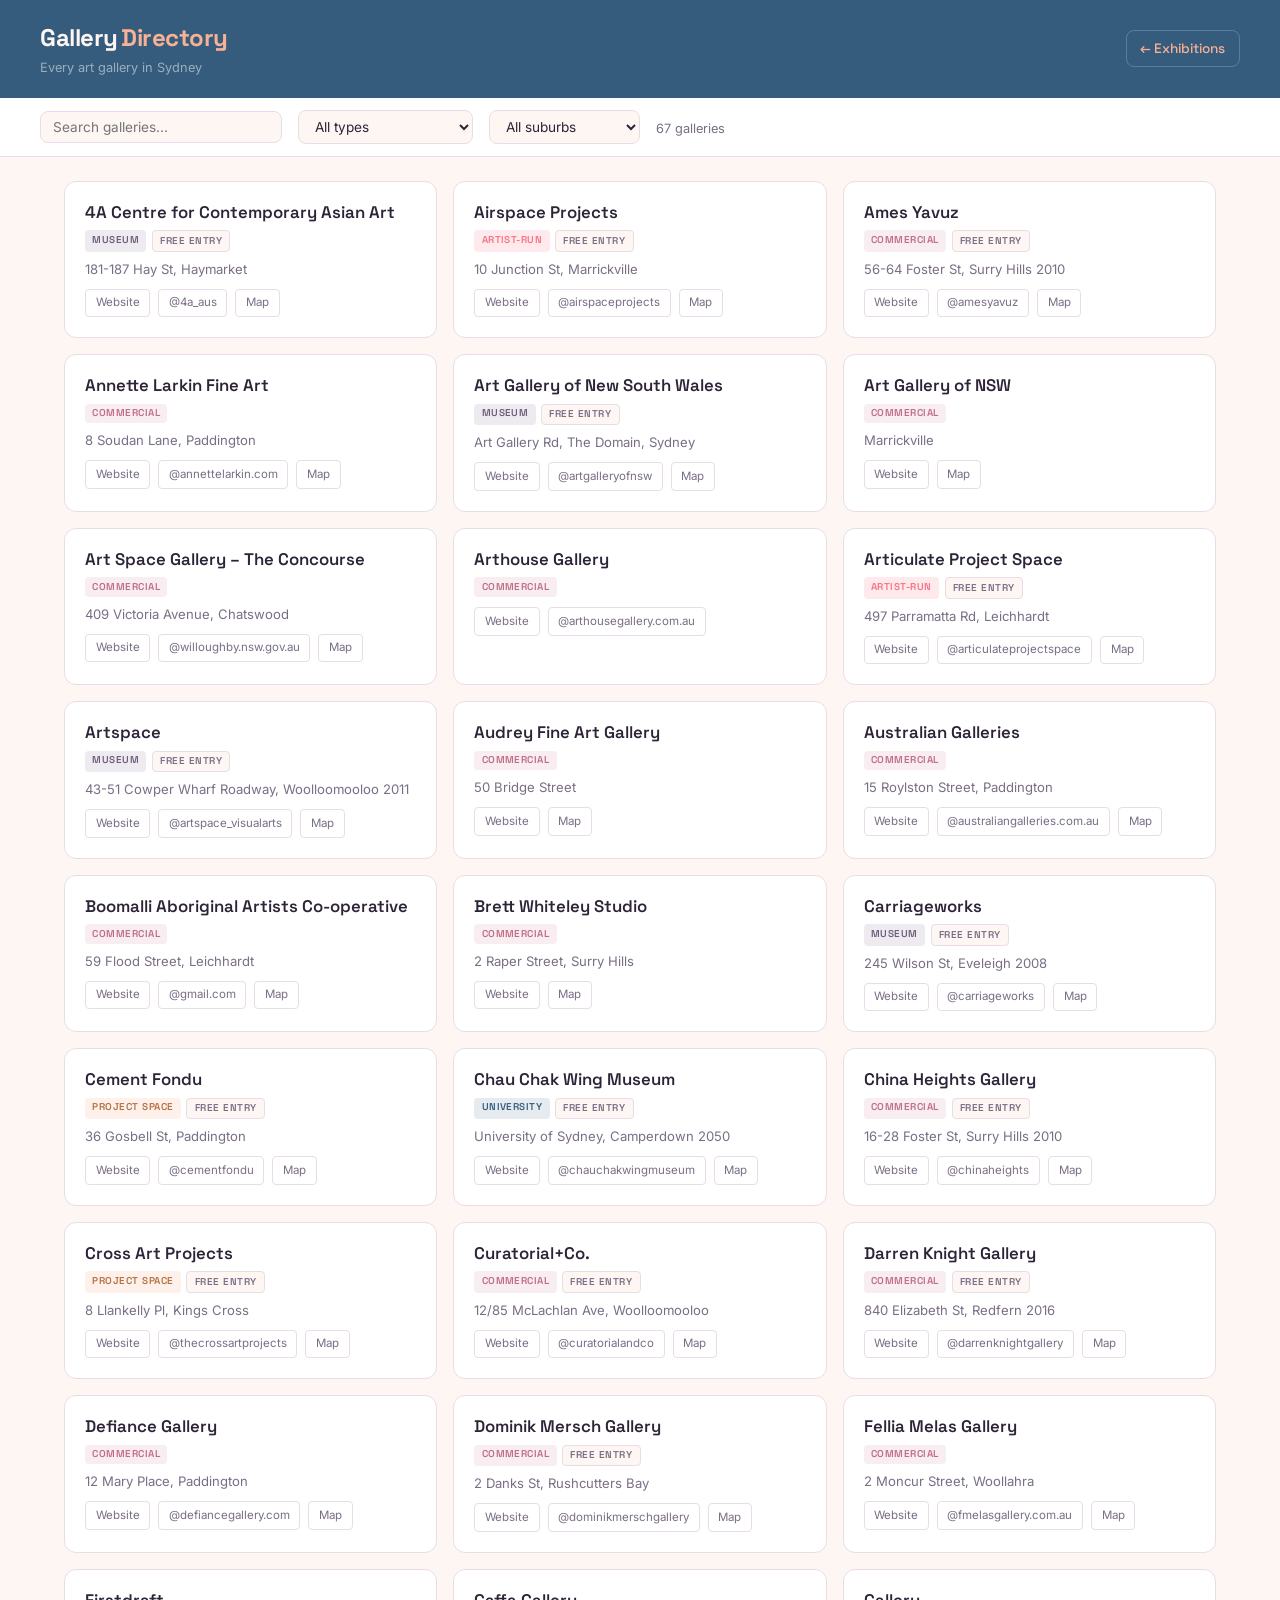
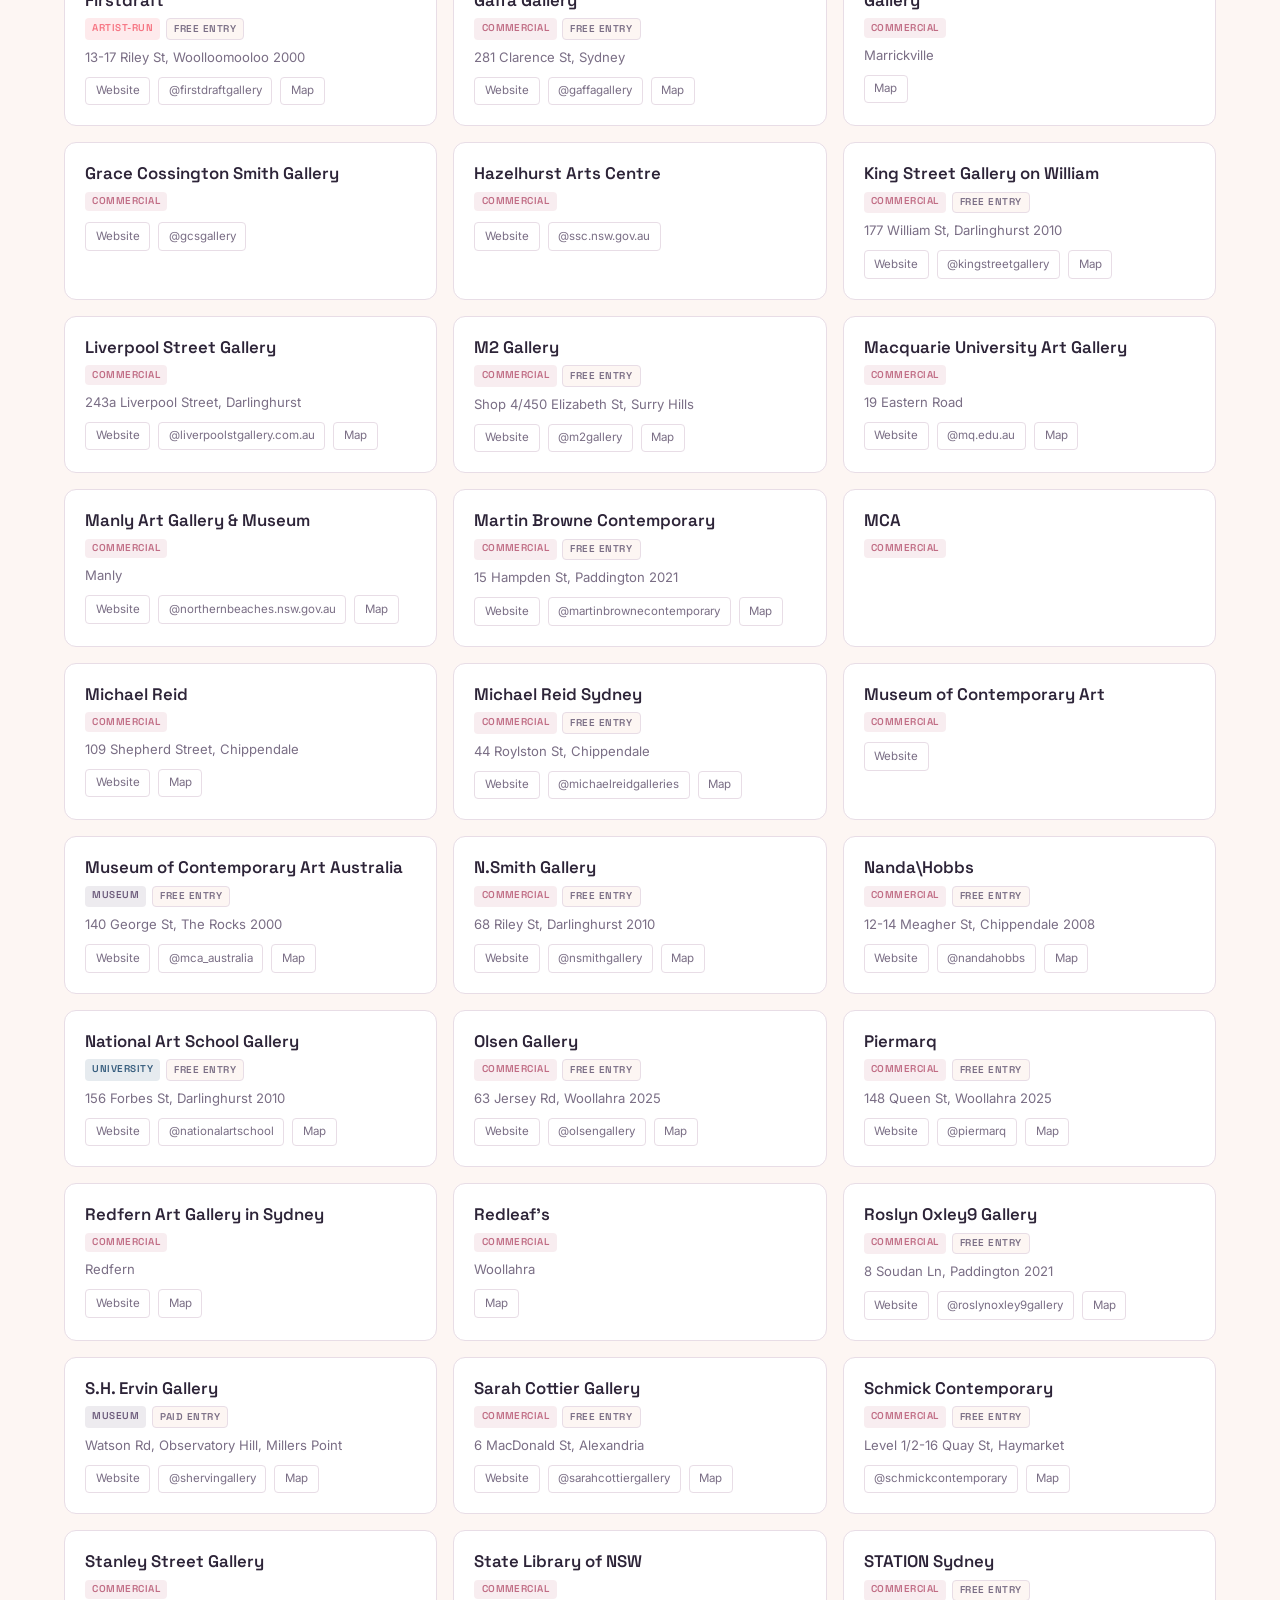
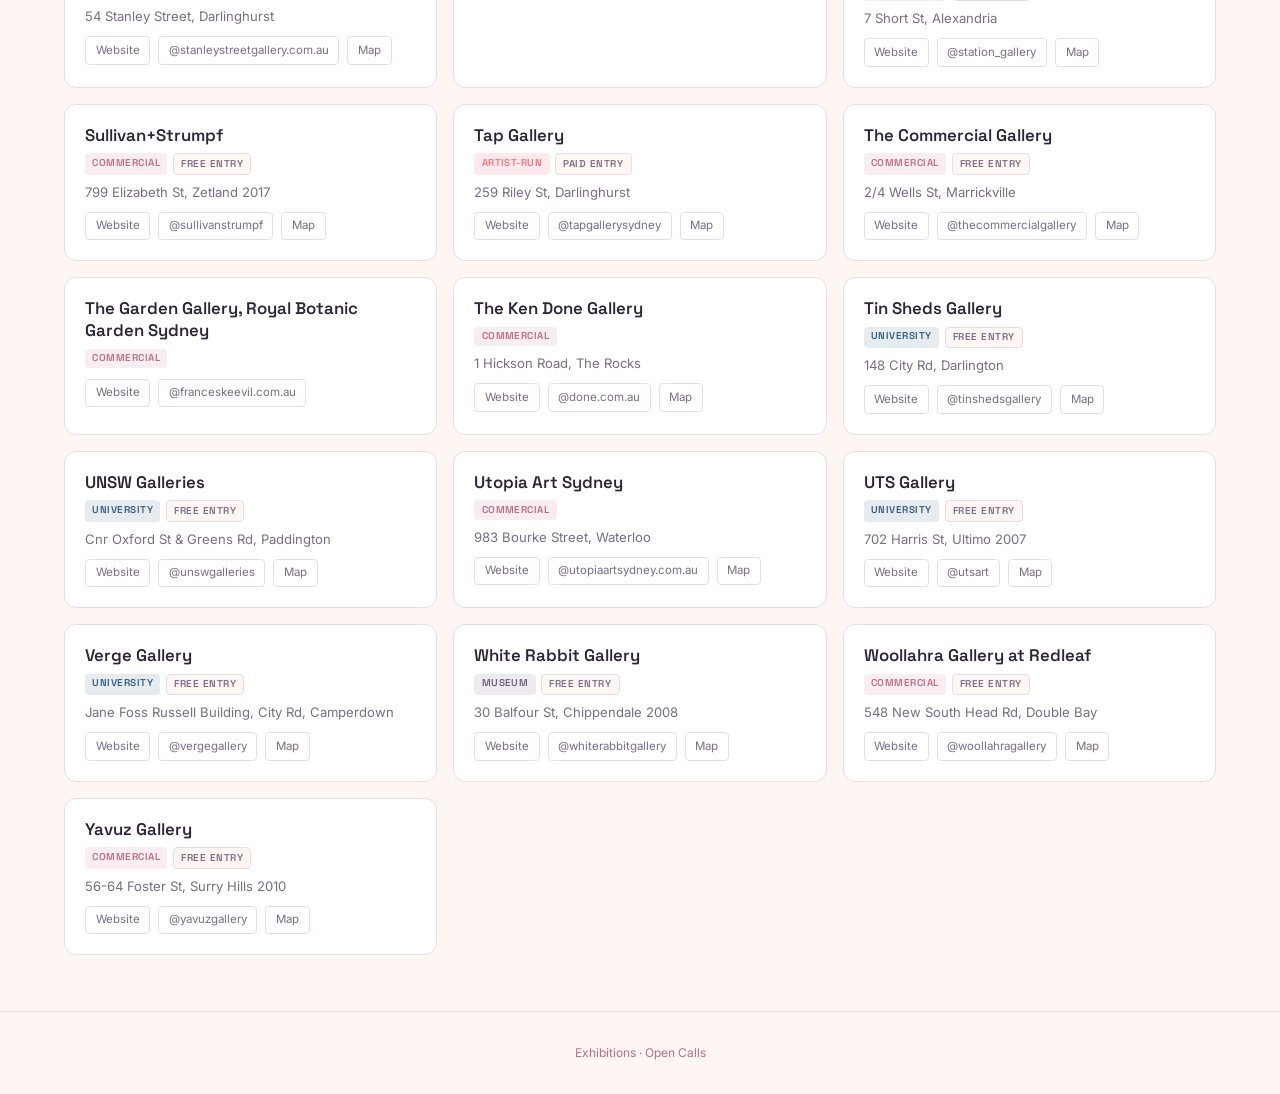
==== docs/galleries.html @ de807e1d "update" ====
<!DOCTYPE html>
<html lang="en">
<head>
  <meta charset="UTF-8">
  <meta name="viewport" content="width=device-width, initial-scale=1.0">
  <title>Gallery Directory · Art Openings Sydney</title>
  <link rel="stylesheet" href="style.css?v=3">
  <link rel="preconnect" href="https://fonts.googleapis.com">
  <link href="https://fonts.googleapis.com/css2?family=Space+Grotesk:wght@400;500;600;700&family=Inter:wght@400;500;600&display=swap" rel="stylesheet">
</head>
<body>
  <header class="site-header">
    <div class="header-inner">
      <div class="header-brand">
        <h1 class="site-title">Gallery<span class="accent">Directory</span></h1>
        <p class="site-tagline">Every art gallery in Sydney</p>
      </div>
      <div class="header-actions">
        <a href="index.html" class="btn-back">&larr; Exhibitions</a>
      </div>
    </div>
  </header>

  <section class="filters-bar">
    <div class="filters-inner">
      <div class="filter-group">
        <input type="text" id="search" class="filter-input" placeholder="Search galleries...">
      </div>
      <div class="filter-group">
        <select id="filter-type" class="filter-select">
          <option value="">All types</option>
          <option value="commercial">Commercial</option>
          <option value="ari">Artist-run</option>
          <option value="museum">Museum / Institution</option>
          <option value="university">University</option>
          <option value="project_space">Project space</option>
        </select>
      </div>
      <div class="filter-group">
        <select id="filter-suburb" class="filter-select">
          <option value="">All suburbs</option>
        </select>
      </div>
      <div class="filter-group">
        <span id="gallery-count" class="gallery-count"></span>
      </div>
    </div>
  </section>

  <main class="content">
    <div id="gallery-list" class="gallery-grid"></div>
    <p id="no-results" class="no-results" hidden>No galleries match your filters.</p>
  </main>

  <footer class="site-footer">
    <p><a href="index.html">Exhibitions</a> &middot; <a href="https://surlykm.github.io/art-grants-dashboard/" target="_blank">Open Calls</a></p>
  </footer>

  <script src="galleries.js?v=1"></script>
</body>
</html>
---- docs/style.css ----
/* ============================================
   Art Openings Sydney
   Palette: #F8B195 / #F67280 / #C06C84 / #6C5B7B / #355C7D
   ============================================ */

:root {
  --peach: #F8B195;
  --coral: #F67280;
  --mauve: #C06C84;
  --purple: #6C5B7B;
  --navy: #355C7D;
  --peach-dim: rgba(248, 177, 149, 0.18);
  --coral-dim: rgba(246, 114, 128, 0.15);
  --mauve-dim: rgba(192, 108, 132, 0.12);
  --purple-dim: rgba(108, 91, 123, 0.12);
  --snow: #FDF6F3;
  --snow-card: #FFFFFF;
  --text: #2D2438;
  --text-muted: #7A6E85;
  --border: #E8DDE6;
  --red: #E74C5E;
  --red-dim: rgba(231, 76, 94, 0.12);
  --radius: 8px;
  --radius-lg: 12px;
  --font-display: 'Space Grotesk', system-ui, sans-serif;
  --font-body: 'Inter', system-ui, sans-serif;
  --shadow-sm: 0 1px 3px rgba(53, 92, 125, 0.06);
  --shadow-md: 0 4px 12px rgba(53, 92, 125, 0.1);
}

*, *::before, *::after { box-sizing: border-box; margin: 0; padding: 0; }

[hidden] { display: none !important; }

body {
  font-family: var(--font-body);
  background: var(--snow);
  color: var(--text);
  line-height: 1.5;
  min-height: 100vh;
}

/* ---- Header ---- */
.site-header {
  background: var(--navy);
  color: var(--snow);
  padding: 1.25rem 1.5rem;
  position: sticky;
  top: 0;
  z-index: 100;
}

.header-inner {
  max-width: 1200px;
  margin: 0 auto;
  display: flex;
  align-items: center;
  justify-content: space-between;
}

.site-title {
  font-family: var(--font-display);
  font-size: 1.5rem;
  font-weight: 700;
  letter-spacing: -0.02em;
}

.site-title .accent {
  color: var(--peach);
  margin-left: 0.15em;
}

.site-tagline {
  font-size: 0.8rem;
  color: rgba(255,255,255,0.5);
  margin-top: 0.15rem;
}

.header-actions {
  display: flex;
  gap: 0.5rem;
}

.view-btn {
  background: transparent;
  border: 1px solid rgba(255,255,255,0.2);
  color: rgba(255,255,255,0.5);
  border-radius: var(--radius);
  padding: 0.45rem;
  cursor: pointer;
  transition: all 0.15s;
  display: flex;
  align-items: center;
  justify-content: center;
}

.view-btn.active,
.view-btn:hover {
  border-color: var(--coral);
  color: var(--peach);
  background: rgba(246, 114, 128, 0.15);
}

/* ---- Filters ---- */
.filters-bar {
  background: white;
  border-bottom: 1px solid var(--border);
  padding: 0.75rem 1.5rem;
  position: sticky;
  top: 60px;
  z-index: 90;
}

.filters-inner {
  max-width: 1200px;
  margin: 0 auto;
  display: flex;
  align-items: center;
  gap: 1rem;
  flex-wrap: wrap;
}

.filter-input {
  font-family: var(--font-body);
  font-size: 0.85rem;
  padding: 0.45rem 0.75rem;
  border: 1px solid var(--border);
  border-radius: var(--radius);
  background: var(--snow);
  color: var(--text);
  min-width: 200px;
  transition: border-color 0.15s;
}

.filter-input:focus {
  outline: none;
  border-color: var(--mauve);
  box-shadow: 0 0 0 3px var(--mauve-dim);
}

.filter-select {
  font-family: var(--font-body);
  font-size: 0.85rem;
  padding: 0.45rem 0.75rem;
  border: 1px solid var(--border);
  border-radius: var(--radius);
  background: var(--snow);
  color: var(--text);
  cursor: pointer;
}

.filter-toggles {
  display: flex;
  gap: 1rem;
}

.toggle-label {
  display: flex;
  align-items: center;
  gap: 0.35rem;
  font-size: 0.8rem;
  color: var(--text-muted);
  cursor: pointer;
  user-select: none;
}

.toggle-label input[type="checkbox"] {
  accent-color: var(--mauve);
}

.btn-calendar {
  font-family: var(--font-display);
  font-size: 0.8rem;
  font-weight: 600;
  padding: 0.4rem 0.85rem;
  border: 1px solid var(--coral);
  border-radius: var(--radius);
  background: var(--coral-dim);
  color: var(--coral);
  cursor: pointer;
  transition: all 0.15s;
  white-space: nowrap;
}

.btn-calendar:hover {
  background: var(--coral);
  color: white;
}

/* ---- Content ---- */
.content {
  max-width: 1200px;
  margin: 0 auto;
  padding: 1.5rem;
}

.view { display: none; }
.view.active { display: block; }

/* ---- Exhibition grid (list view) ---- */
.exhibition-grid {
  display: grid;
  grid-template-columns: repeat(auto-fill, minmax(340px, 1fr));
  gap: 1rem;
}

.ex-card {
  background: var(--snow-card);
  border: 1px solid var(--border);
  border-radius: var(--radius-lg);
  padding: 1.25rem;
  transition: box-shadow 0.15s, border-color 0.15s;
  position: relative;
}

.ex-card:hover {
  box-shadow: var(--shadow-md);
  border-color: var(--mauve);
}

.ex-card.status-closed {
  opacity: 0.55;
}

.ex-card .badge {
  display: inline-block;
  font-family: var(--font-display);
  font-size: 0.65rem;
  font-weight: 600;
  text-transform: uppercase;
  letter-spacing: 0.05em;
  padding: 0.2rem 0.5rem;
  border-radius: 4px;
  margin-bottom: 0.35rem;
}

.badge-opening {
  background: var(--coral-dim);
  color: var(--coral);
}

.badge-closing {
  background: var(--red-dim);
  color: var(--red);
}

.badge-on-now {
  background: var(--mauve-dim);
  color: var(--mauve);
}

.badge-closed {
  background: var(--purple-dim);
  color: var(--text-muted);
}

.ex-card h3 {
  font-family: var(--font-display);
  font-size: 1.05rem;
  font-weight: 600;
  line-height: 1.3;
  margin-bottom: 0.35rem;
}

.ex-card h3 a {
  color: var(--text);
  text-decoration: none;
}

.ex-card h3 a:hover {
  color: var(--mauve);
}

.ex-meta {
  font-size: 0.8rem;
  color: var(--text-muted);
  margin-bottom: 0.5rem;
}

.ex-meta .venue {
  color: var(--mauve);
  font-weight: 500;
}

.ex-dates {
  font-size: 0.8rem;
  color: var(--purple);
  display: flex;
  flex-wrap: wrap;
  gap: 0.75rem;
  margin-bottom: 0.5rem;
}

.ex-dates span::before {
  content: '';
  display: inline-block;
  width: 6px;
  height: 6px;
  border-radius: 50%;
  margin-right: 0.35rem;
  vertical-align: middle;
}

.ex-dates .date-exhibition::before { background: var(--mauve); }
.ex-dates .date-opening::before { background: var(--coral); }

.ex-desc {
  font-size: 0.8rem;
  color: var(--text-muted);
  line-height: 1.5;
  margin-bottom: 0.65rem;
  display: -webkit-box;
  -webkit-line-clamp: 3;
  -webkit-box-orient: vertical;
  overflow: hidden;
}

.ex-actions {
  display: flex;
  gap: 0.5rem;
  flex-wrap: wrap;
}

.ex-actions a,
.ex-actions button {
  font-family: var(--font-body);
  font-size: 0.72rem;
  padding: 0.3rem 0.6rem;
  border-radius: 4px;
  text-decoration: none;
  cursor: pointer;
  transition: all 0.15s;
  border: 1px solid var(--border);
  background: transparent;
  color: var(--text-muted);
}

.ex-actions a:hover,
.ex-actions button:hover {
  border-color: var(--mauve);
  color: var(--mauve);
}

.no-results {
  text-align: center;
  padding: 3rem;
  color: var(--text-muted);
  font-size: 0.95rem;
}

/* ---- Calendar view ---- */
.cal-header {
  display: flex;
  align-items: center;
  justify-content: center;
  gap: 1rem;
  margin-bottom: 1rem;
  flex-wrap: wrap;
}

.cal-title {
  font-family: var(--font-display);
  font-size: 1.25rem;
  font-weight: 600;
  min-width: 180px;
  text-align: center;
}

.cal-nav {
  background: transparent;
  border: 1px solid var(--border);
  border-radius: var(--radius);
  padding: 0.35rem 0.75rem;
  font-size: 1rem;
  cursor: pointer;
  color: var(--text);
  transition: all 0.15s;
}

.cal-nav:hover {
  border-color: var(--mauve);
  color: var(--mauve);
}

.btn-export-cal {
  font-family: var(--font-body);
  font-size: 0.75rem;
  padding: 0.35rem 0.7rem;
  border: 1px solid var(--border);
  border-radius: var(--radius);
  background: transparent;
  color: var(--text-muted);
  cursor: pointer;
  transition: all 0.15s;
  margin-left: auto;
}

.btn-export-cal:hover {
  border-color: var(--mauve);
  color: var(--mauve);
}

.cal-grid {
  display: grid;
  grid-template-columns: repeat(7, minmax(0, 1fr));
  gap: 1px;
  background: var(--border);
  border-radius: var(--radius-lg);
  overflow: hidden;
  margin-bottom: 1.5rem;
  table-layout: fixed;
}

.cal-day-header {
  background: var(--navy);
  font-family: var(--font-display);
  font-size: 0.7rem;
  font-weight: 600;
  text-transform: uppercase;
  letter-spacing: 0.05em;
  padding: 0.5rem 0.25rem;
  text-align: center;
  color: rgba(255,255,255,0.5);
  min-width: 0;
}

.cal-cell {
  background: white;
  padding: 0.3rem;
  min-height: 70px;
  position: relative;
  min-width: 0;
  overflow: hidden;
}

.cal-cell.other-month {
  background: var(--snow);
  opacity: 0.4;
}

.cal-cell.today {
  background: var(--peach-dim);
}

.cal-cell .day-num {
  font-family: var(--font-display);
  font-size: 0.75rem;
  font-weight: 600;
  color: var(--text-muted);
  margin-bottom: 0.25rem;
}

.cal-cell.today .day-num {
  color: var(--coral);
}

.cal-dot {
  display: block;
  font-size: 0.55rem;
  padding: 0.1rem 0.2rem;
  margin-bottom: 1px;
  border-radius: 2px;
  white-space: nowrap;
  overflow: hidden;
  text-overflow: ellipsis;
  cursor: pointer;
  color: var(--text);
  transition: background 0.1s;
  max-width: 100%;
}

.cal-dot.type-opening {
  background: var(--coral-dim);
  border-left: 2px solid var(--coral);
}

.cal-dot.type-exhibition {
  background: var(--mauve-dim);
  border-left: 2px solid var(--mauve);
}

.cal-dot:hover {
  opacity: 0.8;
}

/* Calendar agenda (mobile) */
.cal-agenda {
  display: none;
}

/* ---- Event popup ---- */
.event-popup {
  position: fixed;
  inset: 0;
  z-index: 200;
  display: flex;
  align-items: center;
  justify-content: center;
}

.event-popup[hidden] { display: none !important; }

.popup-backdrop {
  position: absolute;
  inset: 0;
  background: rgba(45, 36, 56, 0.5);
}

.popup-content {
  position: relative;
  background: white;
  border-radius: var(--radius-lg);
  padding: 1.5rem;
  max-width: 450px;
  width: 90%;
  max-height: 80vh;
  overflow-y: auto;
  box-shadow: 0 12px 40px rgba(53, 92, 125, 0.2);
}

.popup-close {
  position: absolute;
  top: 0.75rem;
  right: 0.75rem;
  background: none;
  border: none;
  font-size: 1.5rem;
  cursor: pointer;
  color: var(--text-muted);
  line-height: 1;
}

.popup-content h3 {
  font-family: var(--font-display);
  font-size: 1.15rem;
  font-weight: 600;
  margin-bottom: 0.5rem;
  padding-right: 2rem;
}

.popup-meta {
  font-size: 0.85rem;
  color: var(--text-muted);
  margin-bottom: 0.5rem;
}

.popup-meta .venue {
  color: var(--mauve);
  font-weight: 500;
}

.popup-dates {
  font-size: 0.85rem;
  color: var(--purple);
  margin-bottom: 0.5rem;
}

.popup-desc {
  font-size: 0.8rem;
  color: var(--text-muted);
  line-height: 1.5;
  margin-bottom: 1rem;
}

.popup-actions {
  display: flex;
  gap: 0.5rem;
  flex-wrap: wrap;
}

.popup-actions a,
.popup-actions button {
  font-family: var(--font-display);
  font-size: 0.8rem;
  font-weight: 500;
  padding: 0.5rem 1rem;
  border-radius: var(--radius);
  text-decoration: none;
  cursor: pointer;
  transition: all 0.15s;
  border: none;
}

.popup-actions .btn-ics {
  background: var(--coral);
  color: white;
}

.popup-actions .btn-ics:hover {
  background: #e45d6b;
}

.popup-actions .btn-gcal {
  background: var(--purple-dim);
  color: var(--purple);
  border: 1px solid var(--purple);
}

.popup-actions .btn-gcal:hover {
  background: var(--purple);
  color: white;
}

.popup-actions .btn-web {
  background: var(--mauve-dim);
  color: var(--mauve);
  border: 1px solid var(--mauve);
}

.popup-actions .btn-web:hover {
  background: var(--mauve);
  color: white;
}

/* ---- Footer ---- */
.site-footer {
  text-align: center;
  padding: 2rem 1.5rem;
  font-size: 0.75rem;
  color: var(--text-muted);
  border-top: 1px solid var(--border);
  margin-top: 2rem;
}

.site-footer a {
  color: var(--mauve);
  text-decoration: none;
}

.site-footer a:hover {
  text-decoration: underline;
}

/* ---- Responsive ---- */
@media (max-width: 768px) {
  .site-title { font-size: 1.2rem; }

  .filters-inner {
    flex-direction: column;
    align-items: stretch;
    gap: 0.5rem;
  }

  .filter-input { min-width: 0; width: 100%; }

  .exhibition-grid {
    grid-template-columns: 1fr;
  }

  .cal-grid { display: none; }

  .cal-agenda {
    display: block;
  }

  .agenda-day {
    margin-bottom: 1rem;
  }

  .agenda-day-header {
    font-family: var(--font-display);
    font-size: 0.85rem;
    font-weight: 600;
    color: var(--text);
    padding: 0.35rem 0;
    border-bottom: 1px solid var(--border);
    margin-bottom: 0.35rem;
  }

  .agenda-item {
    font-size: 0.8rem;
    padding: 0.35rem 0.5rem;
    border-left: 3px solid var(--mauve);
    margin-bottom: 0.25rem;
    background: white;
    border-radius: 0 var(--radius) var(--radius) 0;
  }

  .agenda-item.type-opening {
    border-left-color: var(--coral);
  }

  .agenda-item a {
    color: var(--text);
    text-decoration: none;
  }
}

@media (max-width: 480px) {
  .header-inner { padding: 0; }
  .content { padding: 1rem; }
  .ex-card { padding: 1rem; }
}

/* ---- Reduced motion ---- */
@media (prefers-reduced-motion: reduce) {
  * { transition: none !important; }
}

/* ---- Gallery Directory ---- */
.btn-back {
  font-family: var(--font-display);
  font-size: 0.85rem;
  font-weight: 500;
  color: var(--peach);
  text-decoration: none;
  padding: 0.45rem 0.85rem;
  border: 1px solid rgba(255,255,255,0.2);
  border-radius: var(--radius);
  transition: all 0.15s;
}

.btn-back:hover {
  border-color: var(--coral);
  background: rgba(246, 114, 128, 0.15);
}

.gallery-count {
  font-size: 0.8rem;
  color: var(--text-muted);
  white-space: nowrap;
}

.gallery-grid {
  display: grid;
  grid-template-columns: repeat(auto-fill, minmax(320px, 1fr));
  gap: 1rem;
}

.gallery-card {
  background: var(--snow-card);
  border: 1px solid var(--border);
  border-radius: var(--radius-lg);
  padding: 1.25rem;
  transition: box-shadow 0.15s, border-color 0.15s;
}

.gallery-card:hover {
  box-shadow: var(--shadow-md);
  border-color: var(--mauve);
}

.g-header {
  margin-bottom: 0.5rem;
}

.gallery-card h3 {
  font-family: var(--font-display);
  font-size: 1.05rem;
  font-weight: 600;
  line-height: 1.3;
  margin-bottom: 0.4rem;
}

.g-badges {
  display: flex;
  gap: 0.35rem;
  flex-wrap: wrap;
}

.g-badge {
  font-family: var(--font-display);
  font-size: 0.62rem;
  font-weight: 600;
  text-transform: uppercase;
  letter-spacing: 0.05em;
  padding: 0.15rem 0.45rem;
  border-radius: 4px;
}

.g-type-commercial { background: var(--mauve-dim); color: var(--mauve); }
.g-type-ari { background: var(--coral-dim); color: var(--coral); }
.g-type-museum { background: var(--purple-dim); color: var(--purple); }
.g-type-university { background: rgba(53, 92, 125, 0.12); color: var(--navy); }
.g-type-project_space { background: var(--peach-dim); color: #b5713f; }

.g-entry {
  background: var(--snow);
  color: var(--text-muted);
  border: 1px solid var(--border);
}

.g-location {
  font-size: 0.82rem;
  color: var(--text-muted);
  margin-bottom: 0.4rem;
  line-height: 1.4;
}

.g-hours {
  font-size: 0.78rem;
  color: var(--purple);
  margin-bottom: 0.4rem;
}

.g-access {
  font-size: 0.75rem;
  color: var(--text-muted);
  font-style: italic;
  margin-bottom: 0.4rem;
}

.g-links {
  display: flex;
  gap: 0.5rem;
  flex-wrap: wrap;
  margin-top: 0.65rem;
}

.g-link {
  font-family: var(--font-body);
  font-size: 0.72rem;
  padding: 0.3rem 0.6rem;
  border-radius: 4px;
  text-decoration: none;
  border: 1px solid var(--border);
  color: var(--text-muted);
  transition: all 0.15s;
}

.g-link:hover {
  border-color: var(--mauve);
  color: var(--mauve);
}

/* Directory link in main nav */
.btn-directory {
  font-family: var(--font-display);
  font-size: 0.8rem;
  font-weight: 600;
  padding: 0.4rem 0.85rem;
  border: 1px solid var(--purple);
  border-radius: var(--radius);
  background: var(--purple-dim);
  color: var(--purple);
  cursor: pointer;
  transition: all 0.15s;
  white-space: nowrap;
  text-decoration: none;
  display: inline-block;
}

.btn-directory:hover {
  background: var(--purple);
  color: white;
}
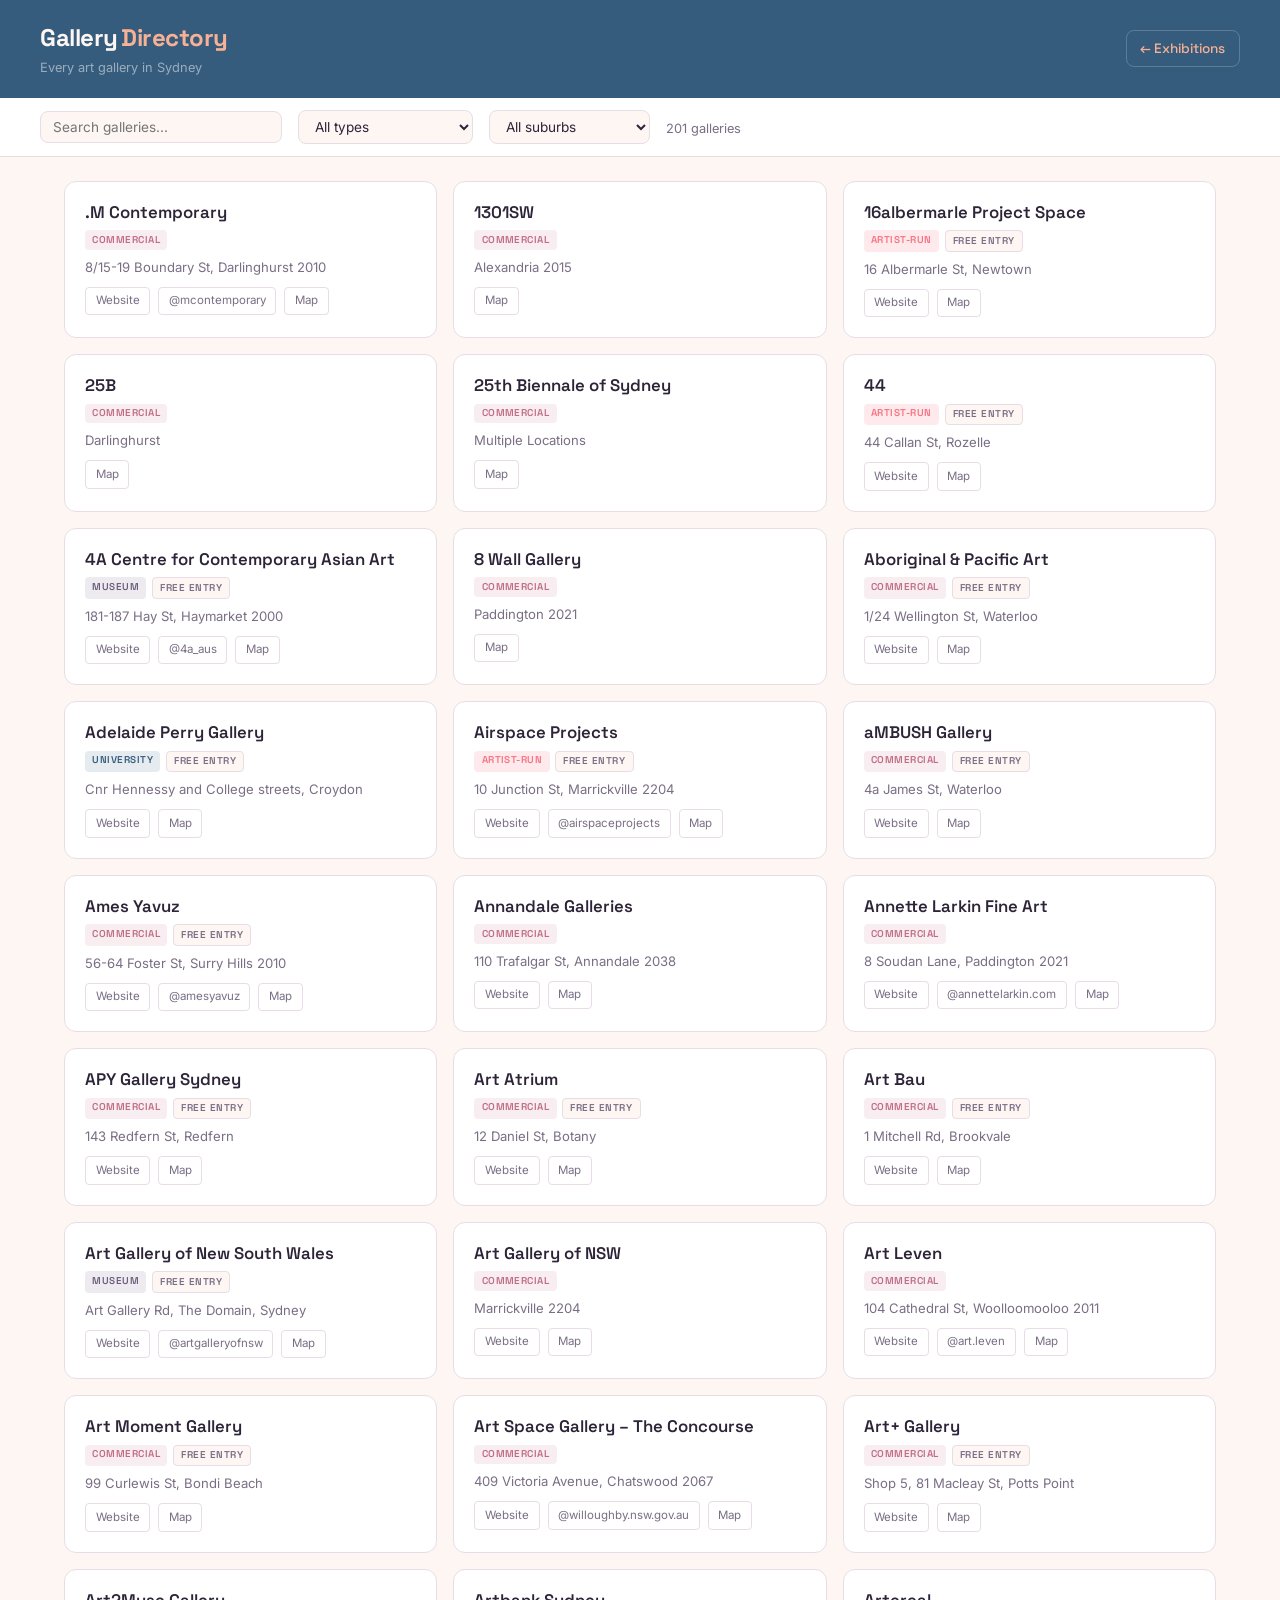
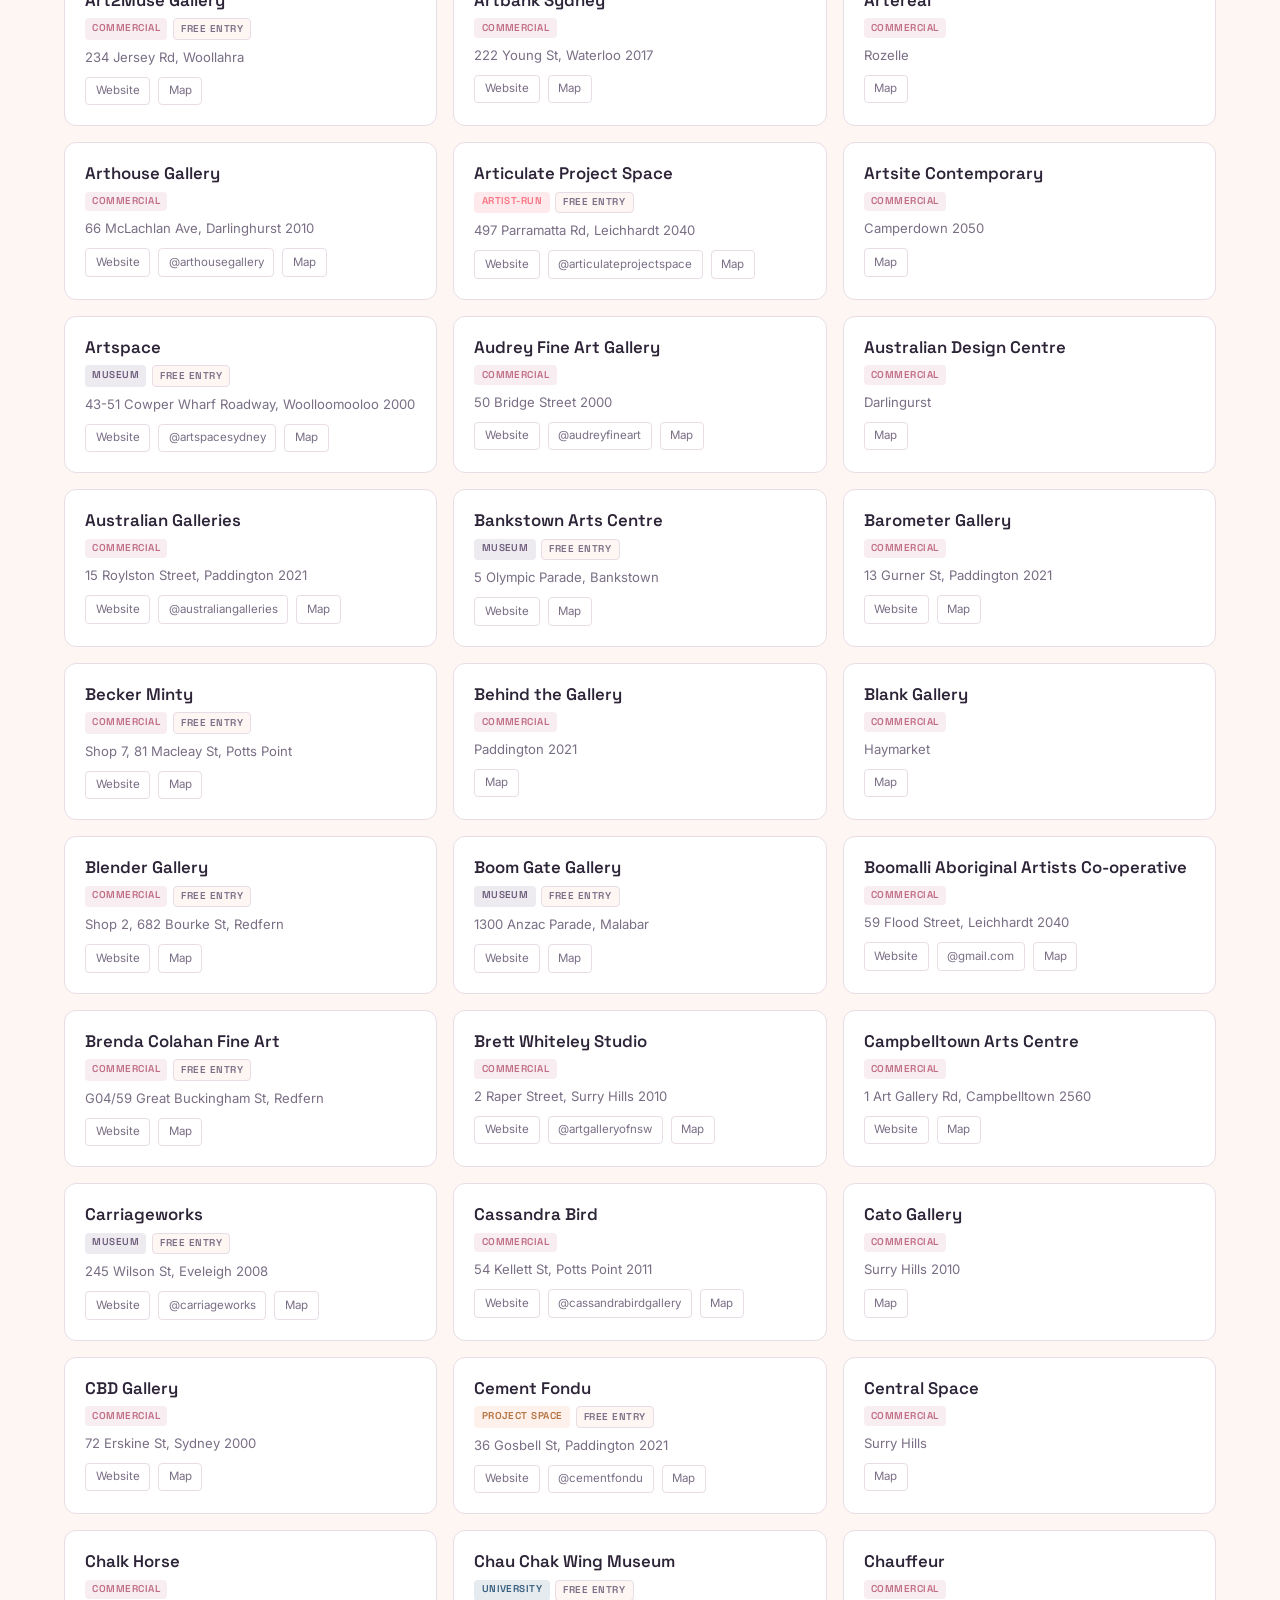
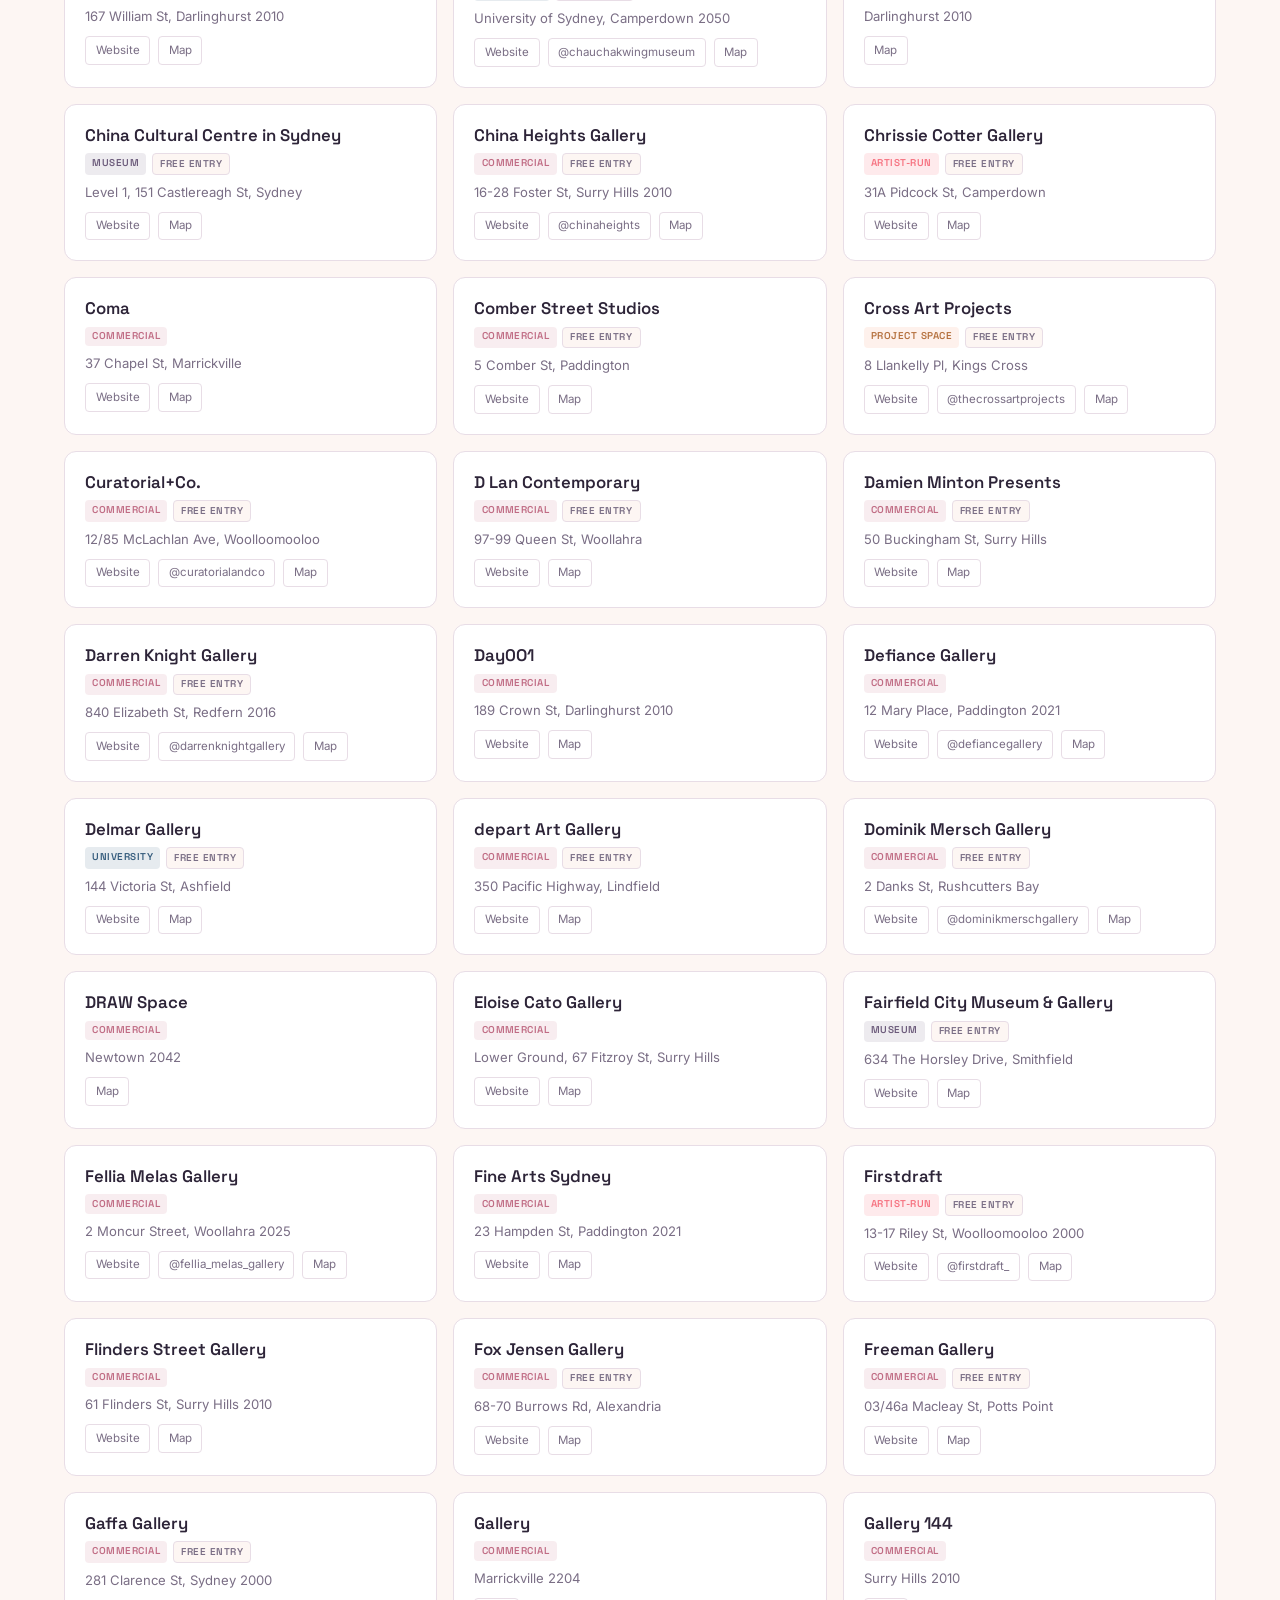
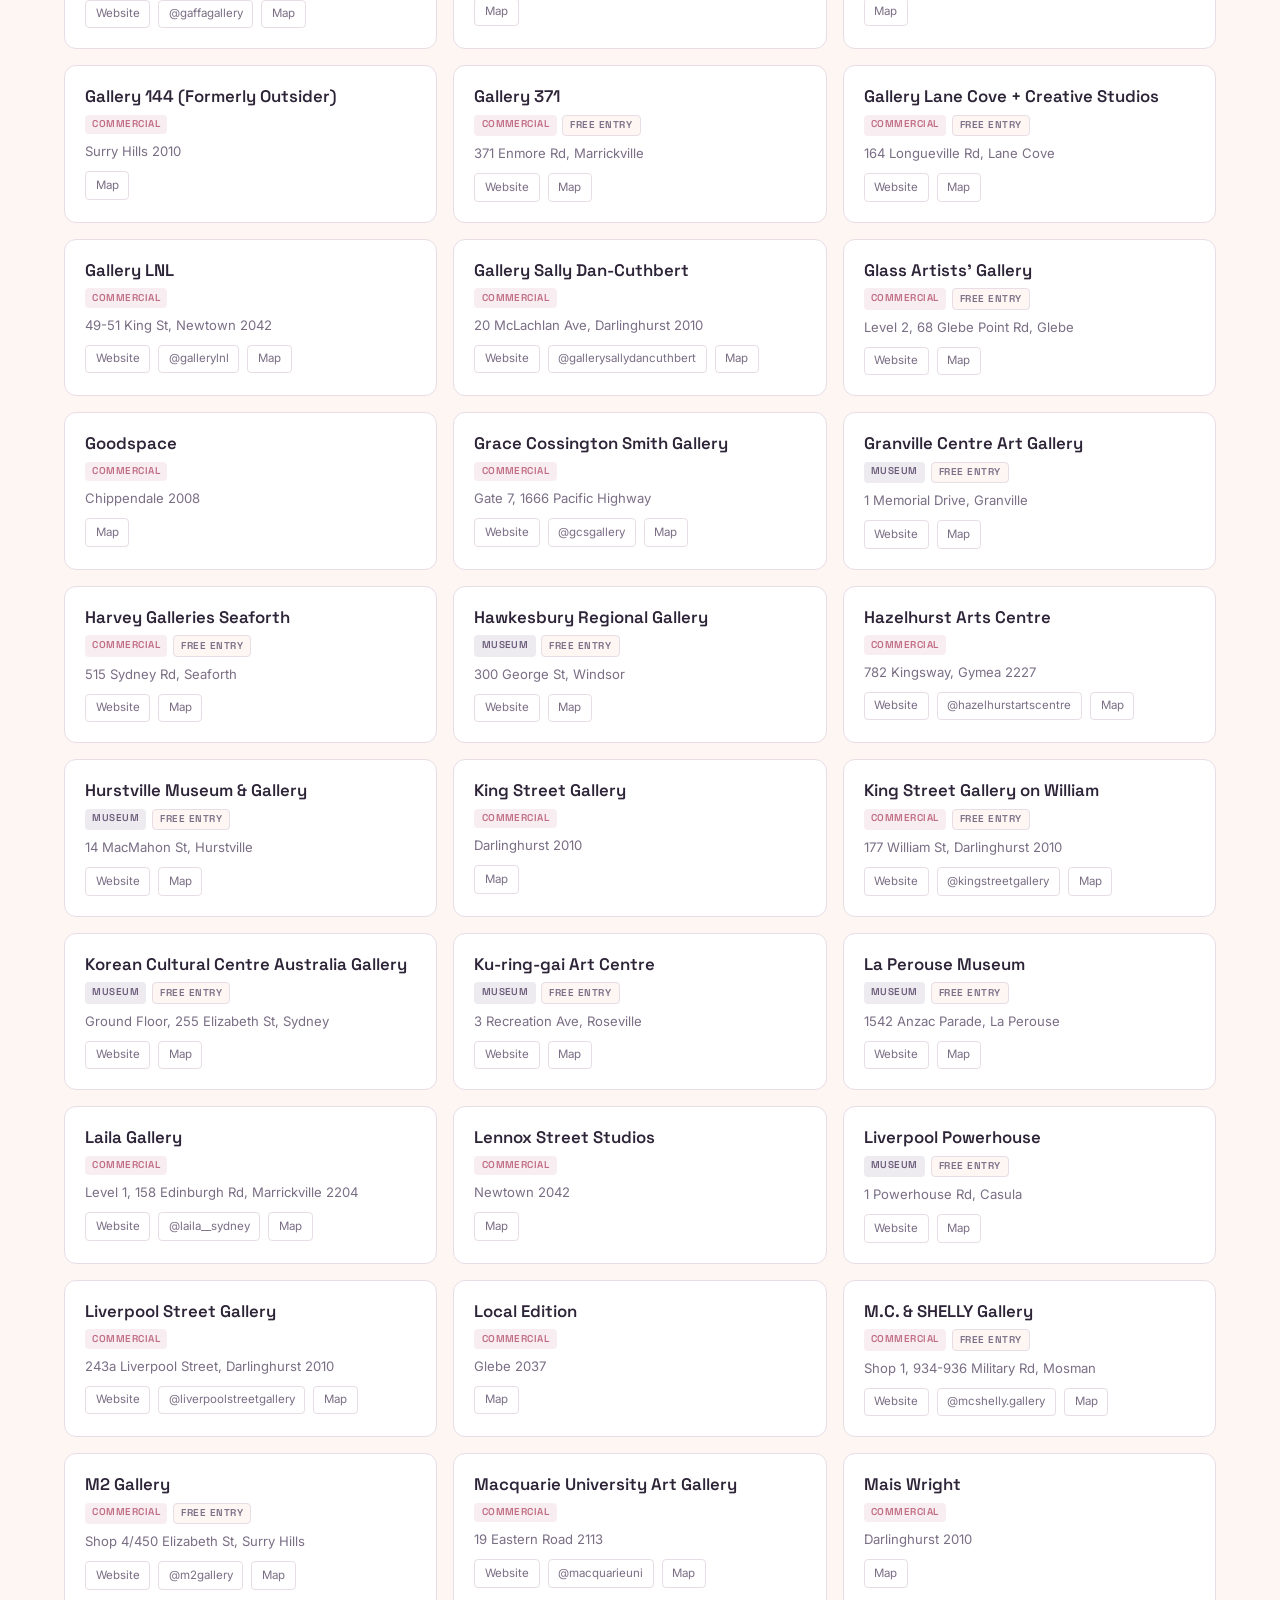
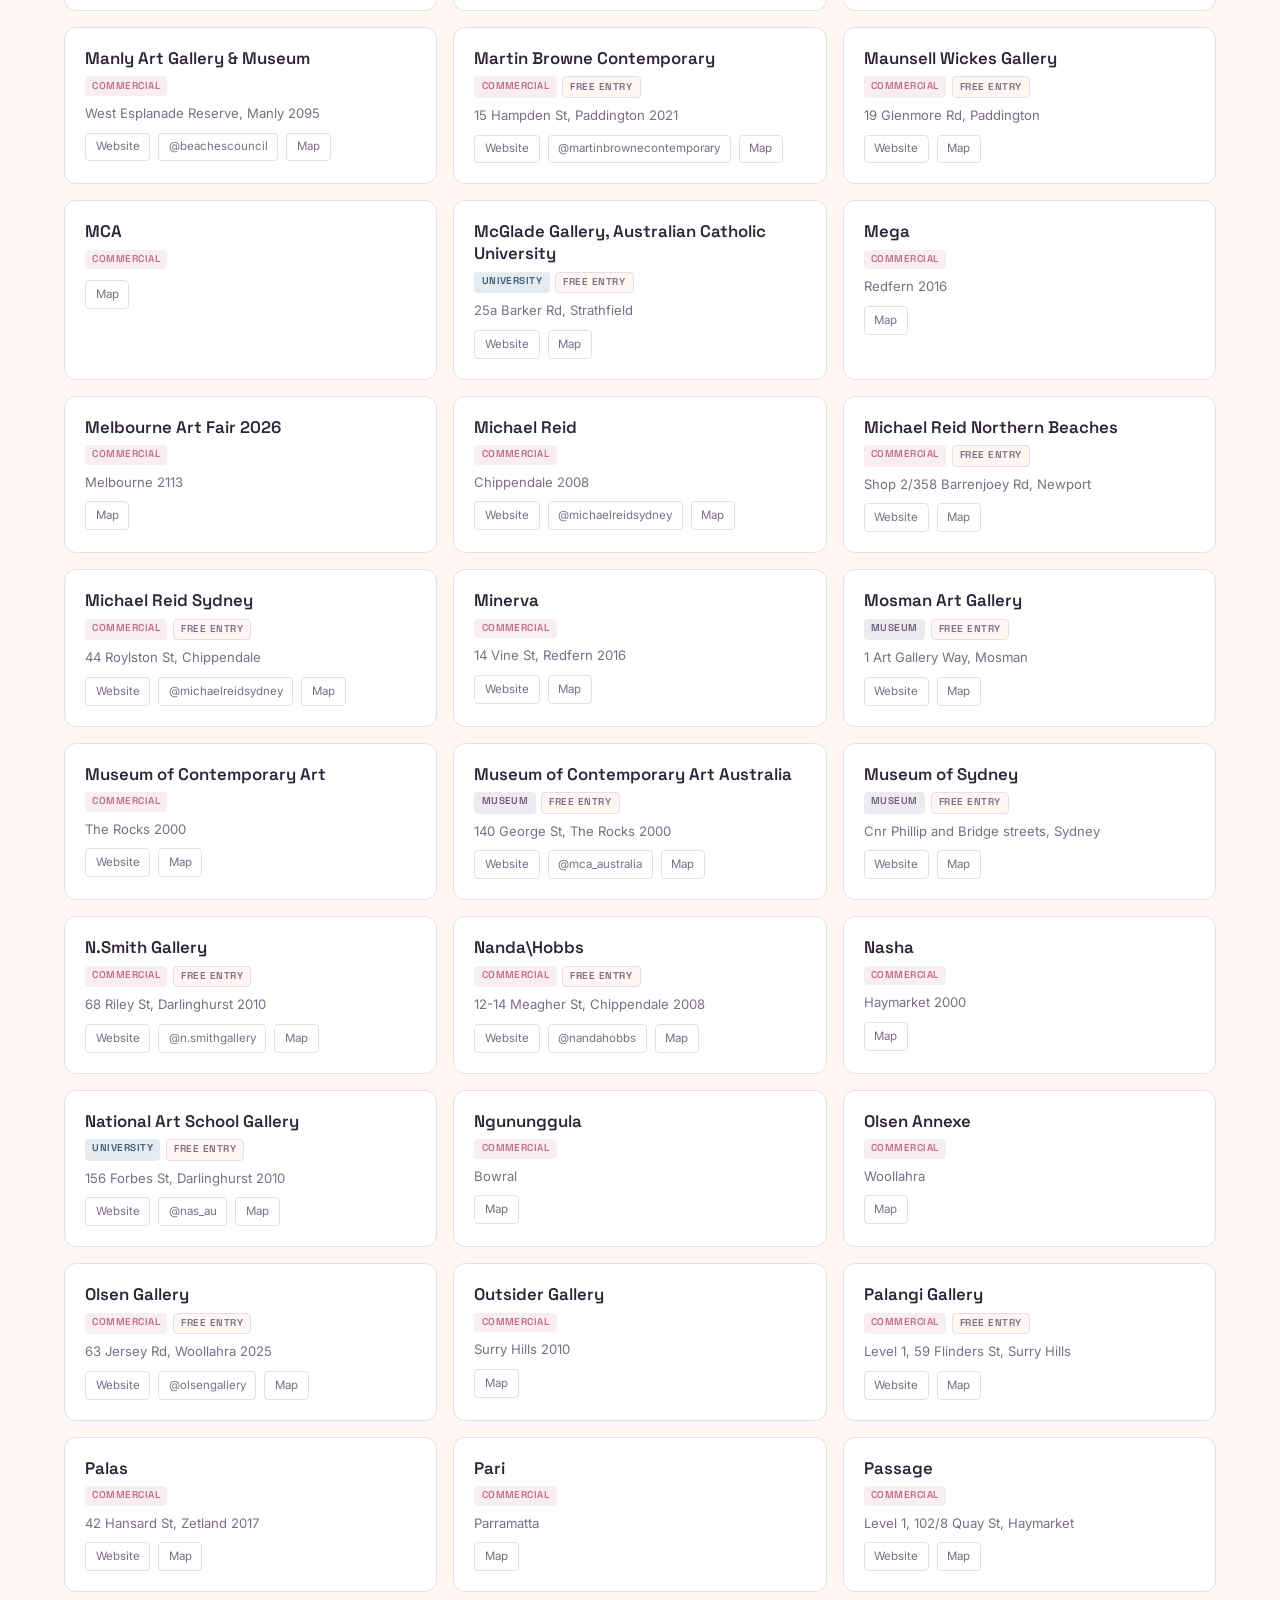
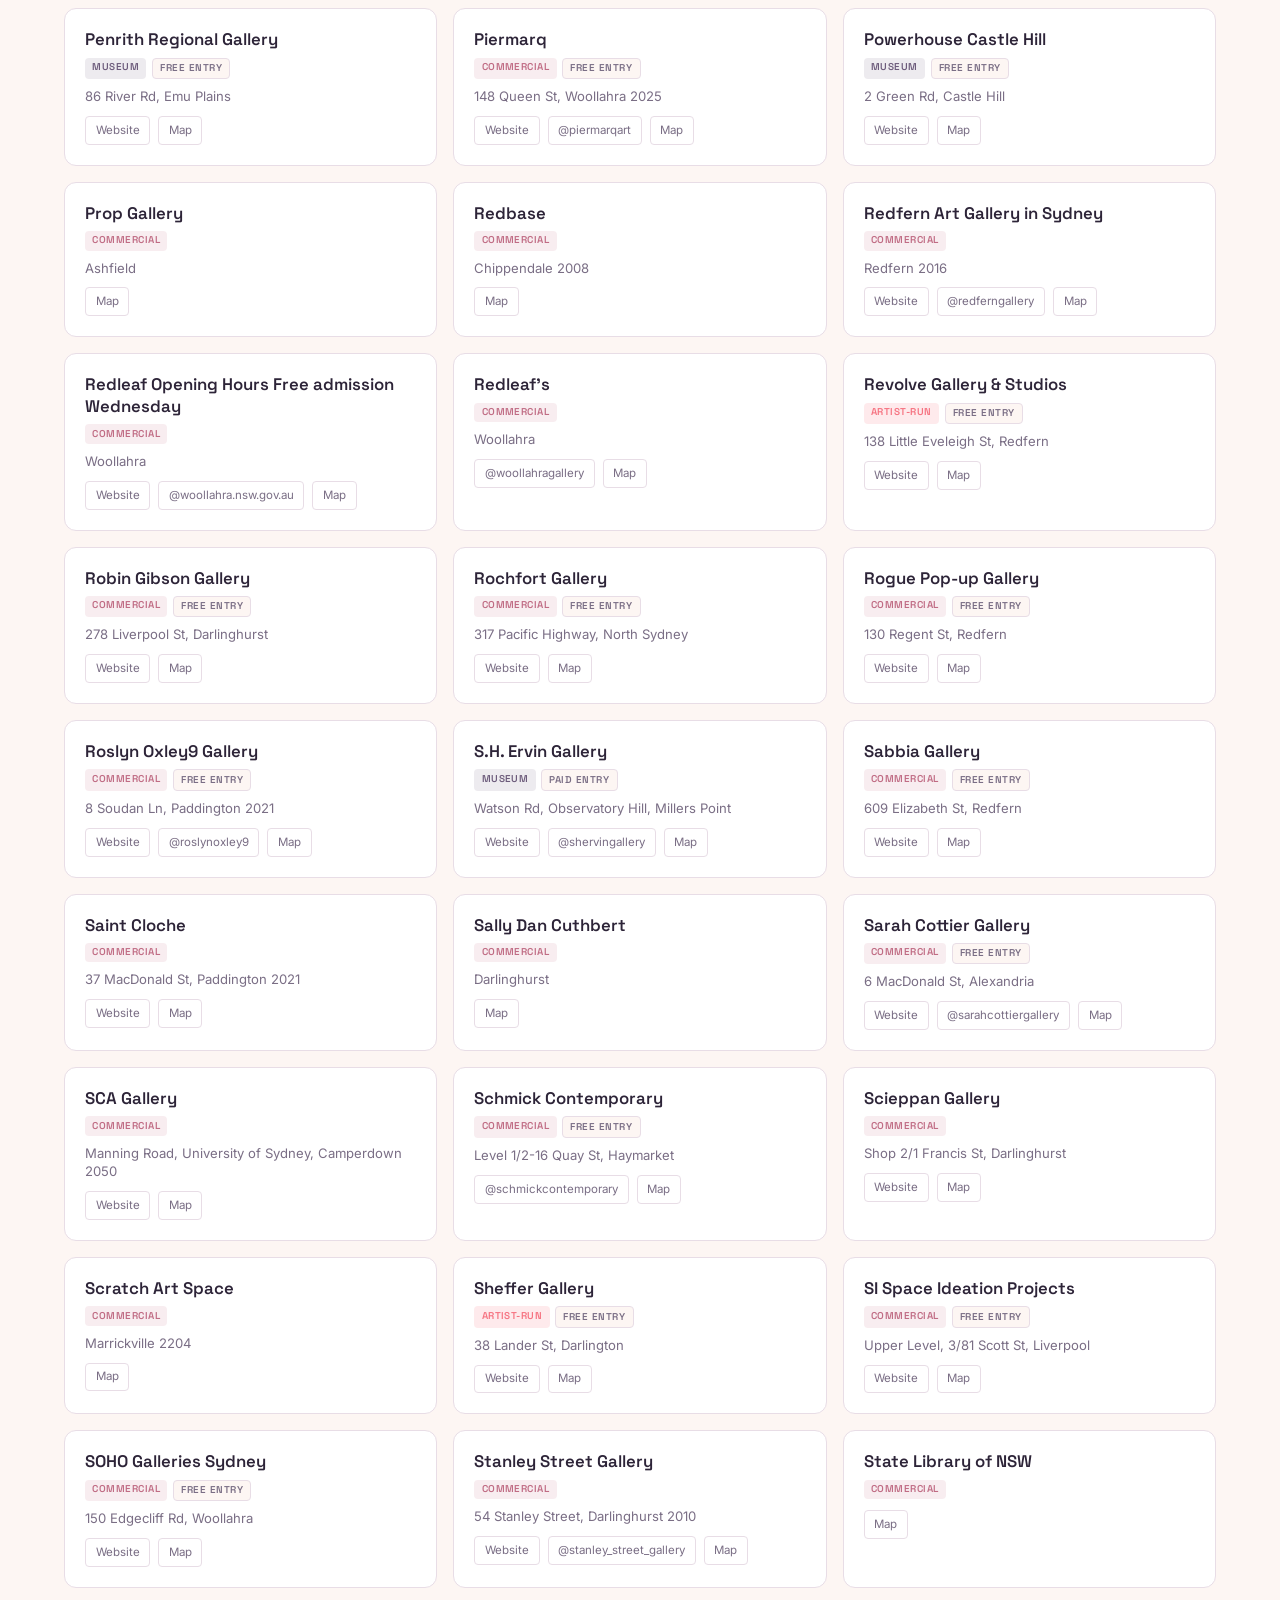
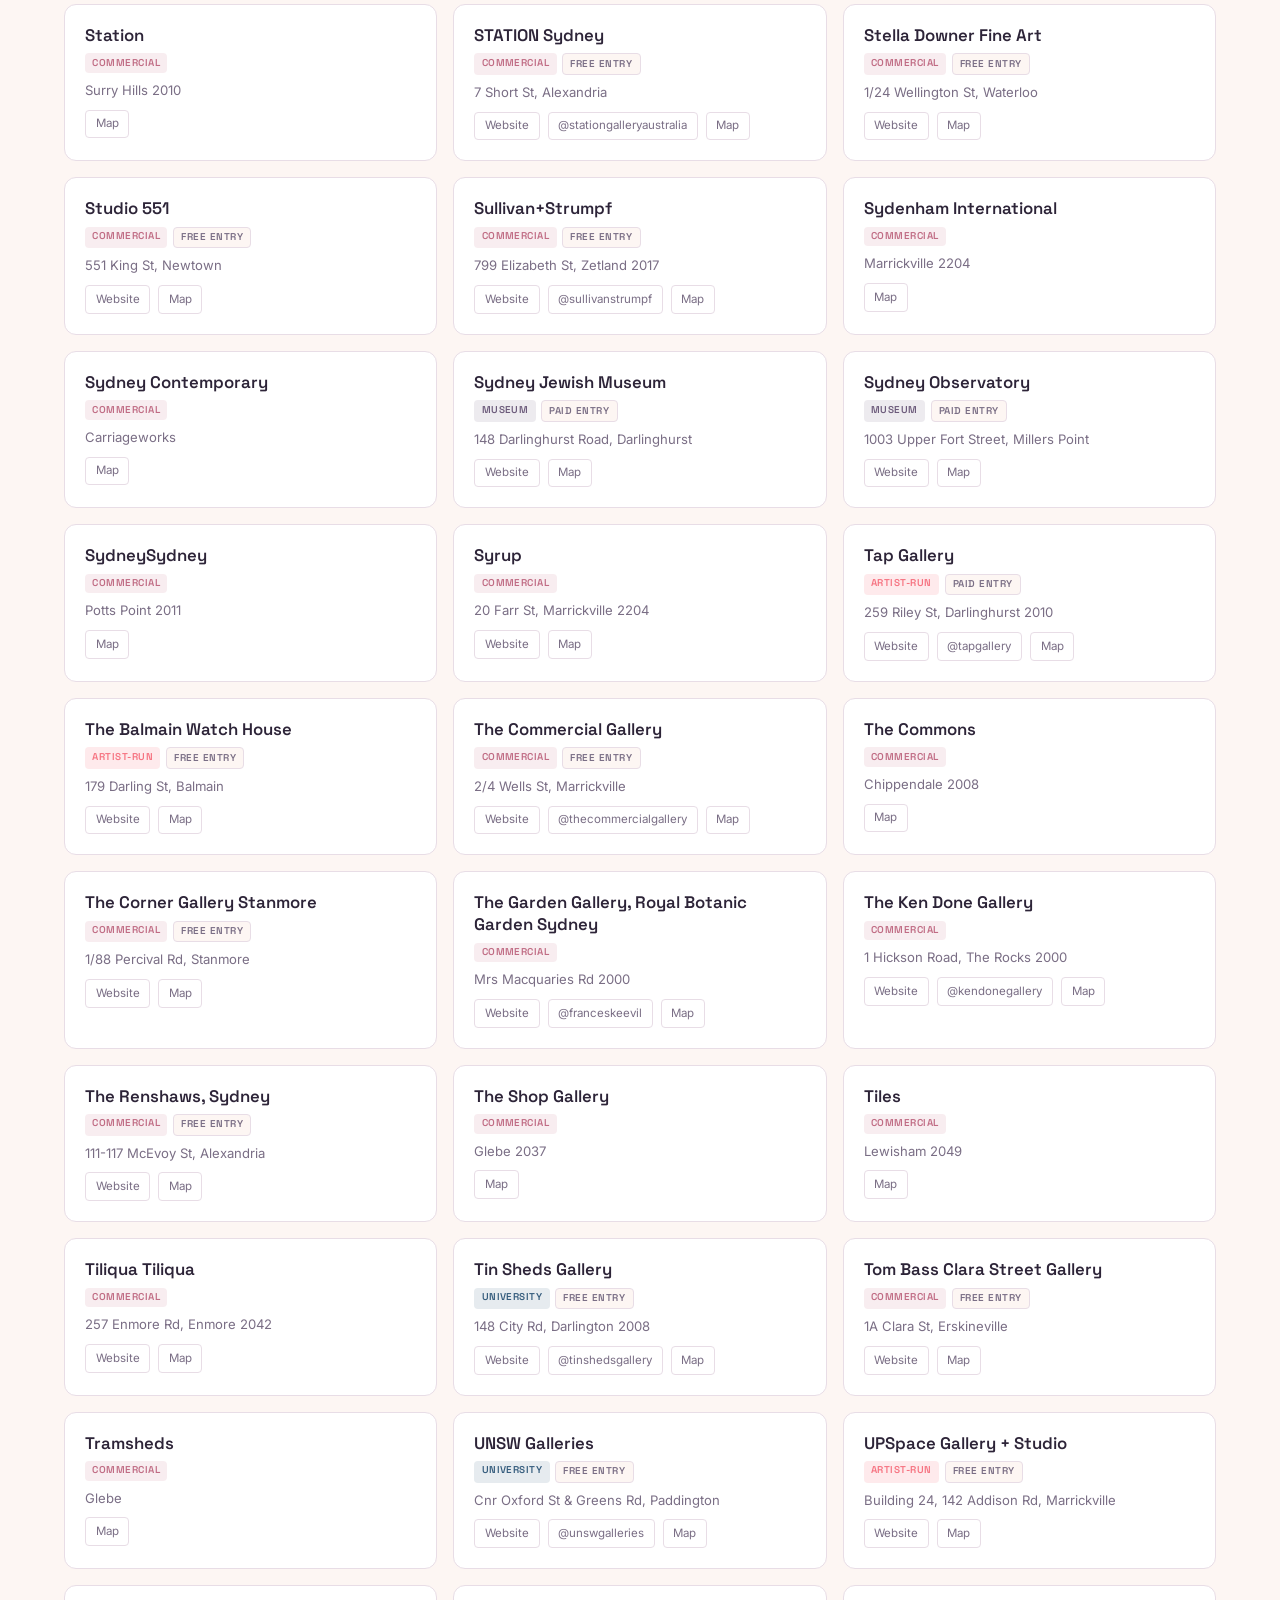
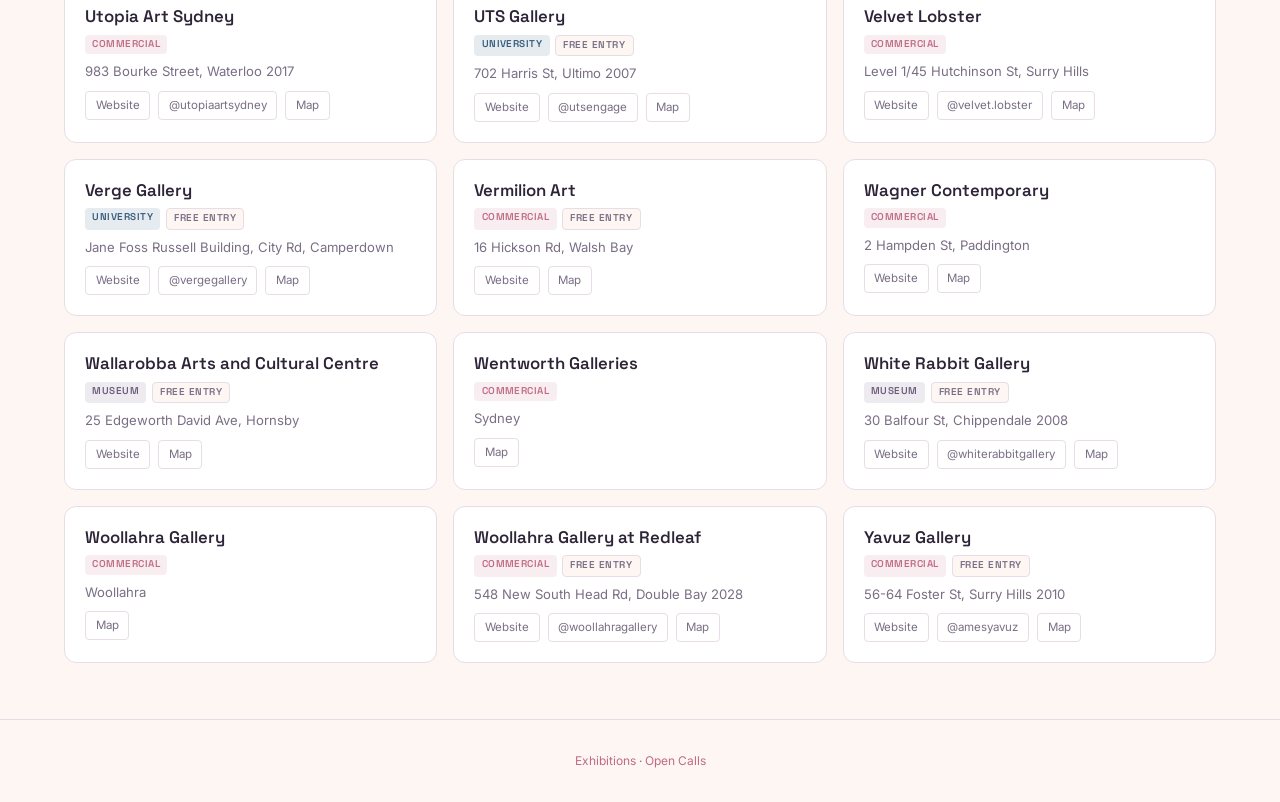
==== commit c303a6b5: "update" ====
--- a/docs/galleries.html
+++ b/docs/galleries.html
@@ -56,6 +56,6 @@
     <p><a href="index.html">Exhibitions</a> &middot; <a href="https://surlykm.github.io/art-grants-dashboard/" target="_blank">Open Calls</a></p>
   </footer>
 
-  <script src="galleries.js?v=1"></script>
+  <script src="galleries.js?v=2"></script>
 </body>
 </html>
--- a/docs/style.css
+++ b/docs/style.css
@@ -280,6 +280,11 @@
 .ex-meta .venue {
   color: var(--mauve);
   font-weight: 500;
+  text-decoration: none;
+}
+
+.ex-meta .venue:hover {
+  text-decoration: underline;
 }
 
 .ex-dates {
@@ -486,6 +491,34 @@
 /* Calendar agenda (mobile) */
 .cal-agenda {
   display: none;
+}
+
+/* Mobile calendar rotation hint */
+.cal-rotate-hint {
+  display: none;
+  text-align: center;
+  font-size: 0.75rem;
+  color: var(--text-muted);
+  padding: 0.5rem;
+  margin-bottom: 0.75rem;
+}
+
+@media (max-width: 768px) and (orientation: portrait) {
+  .cal-rotate-hint {
+    display: block;
+  }
+}
+
+@media (max-width: 768px) and (orientation: landscape) {
+  .cal-grid {
+    display: grid;
+  }
+  .cal-agenda {
+    display: none;
+  }
+  .cal-rotate-hint {
+    display: none;
+  }
 }
 
 /* ---- Event popup ---- */
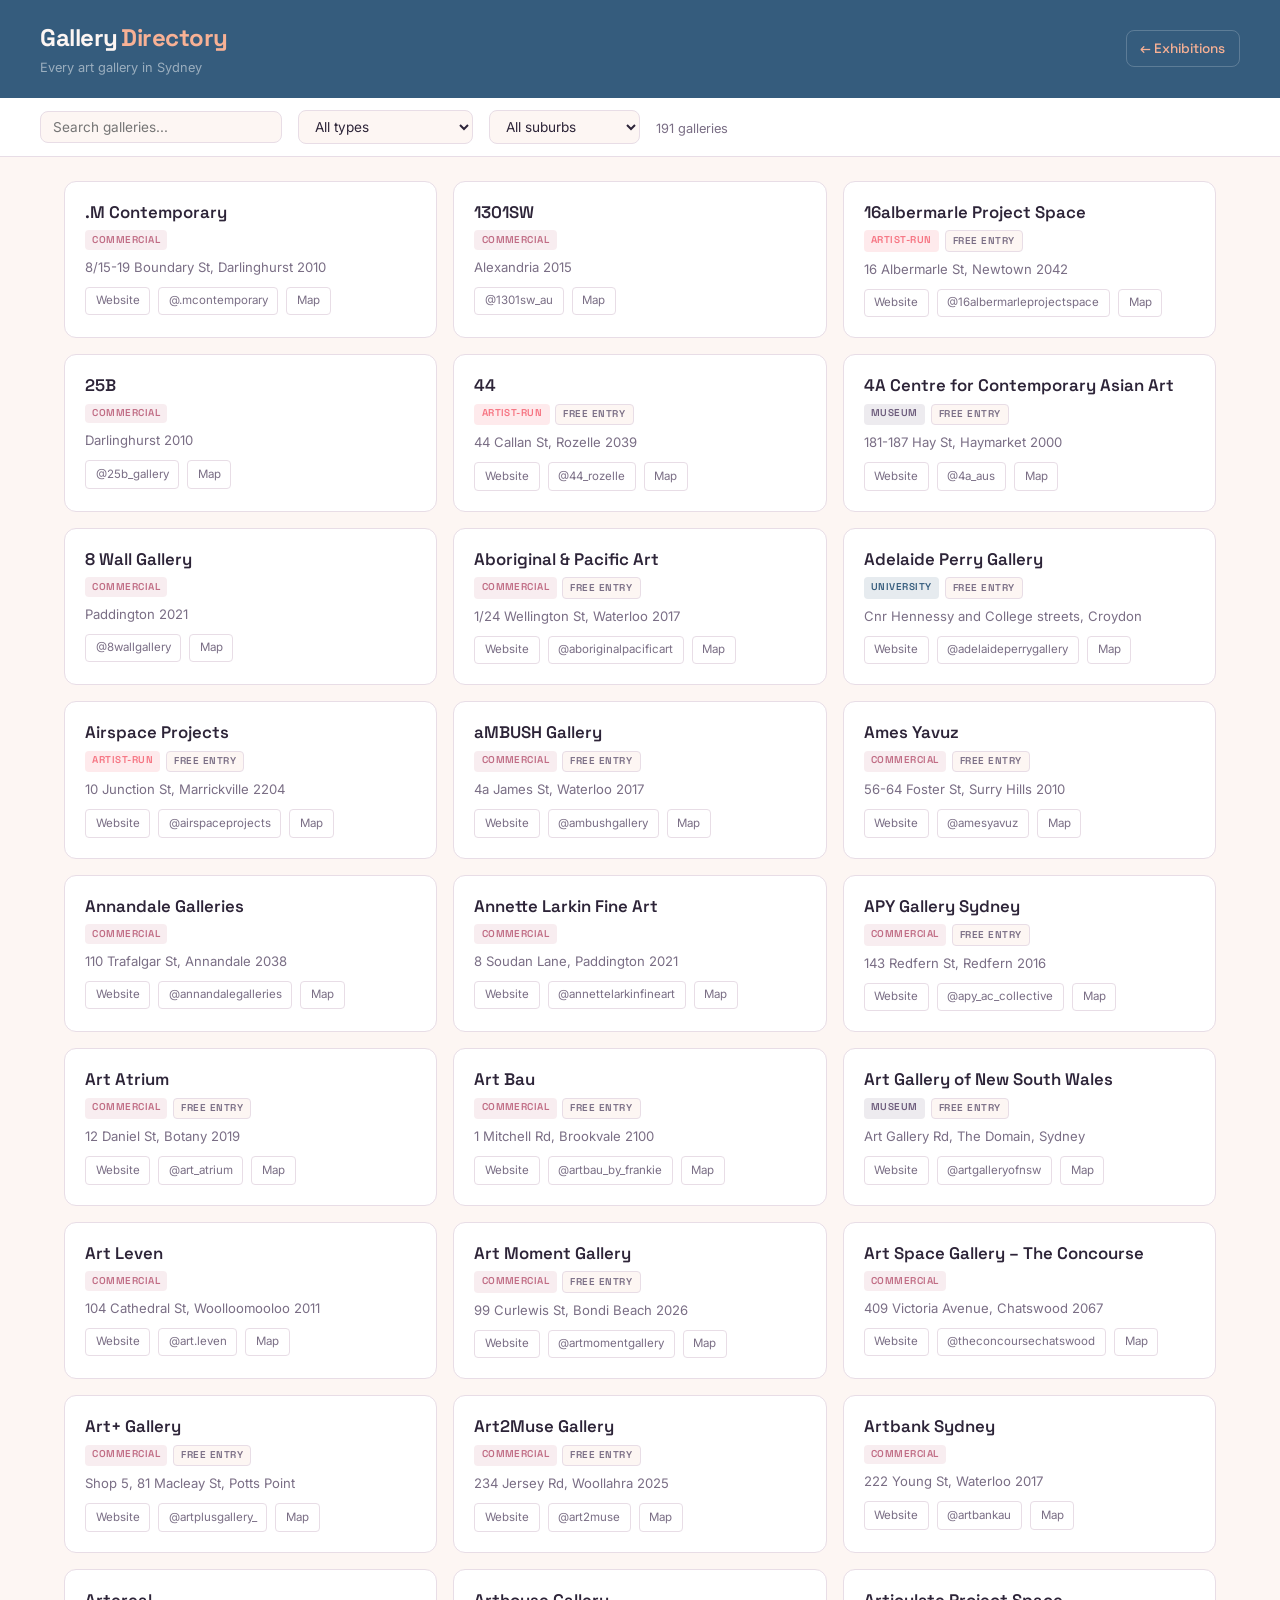
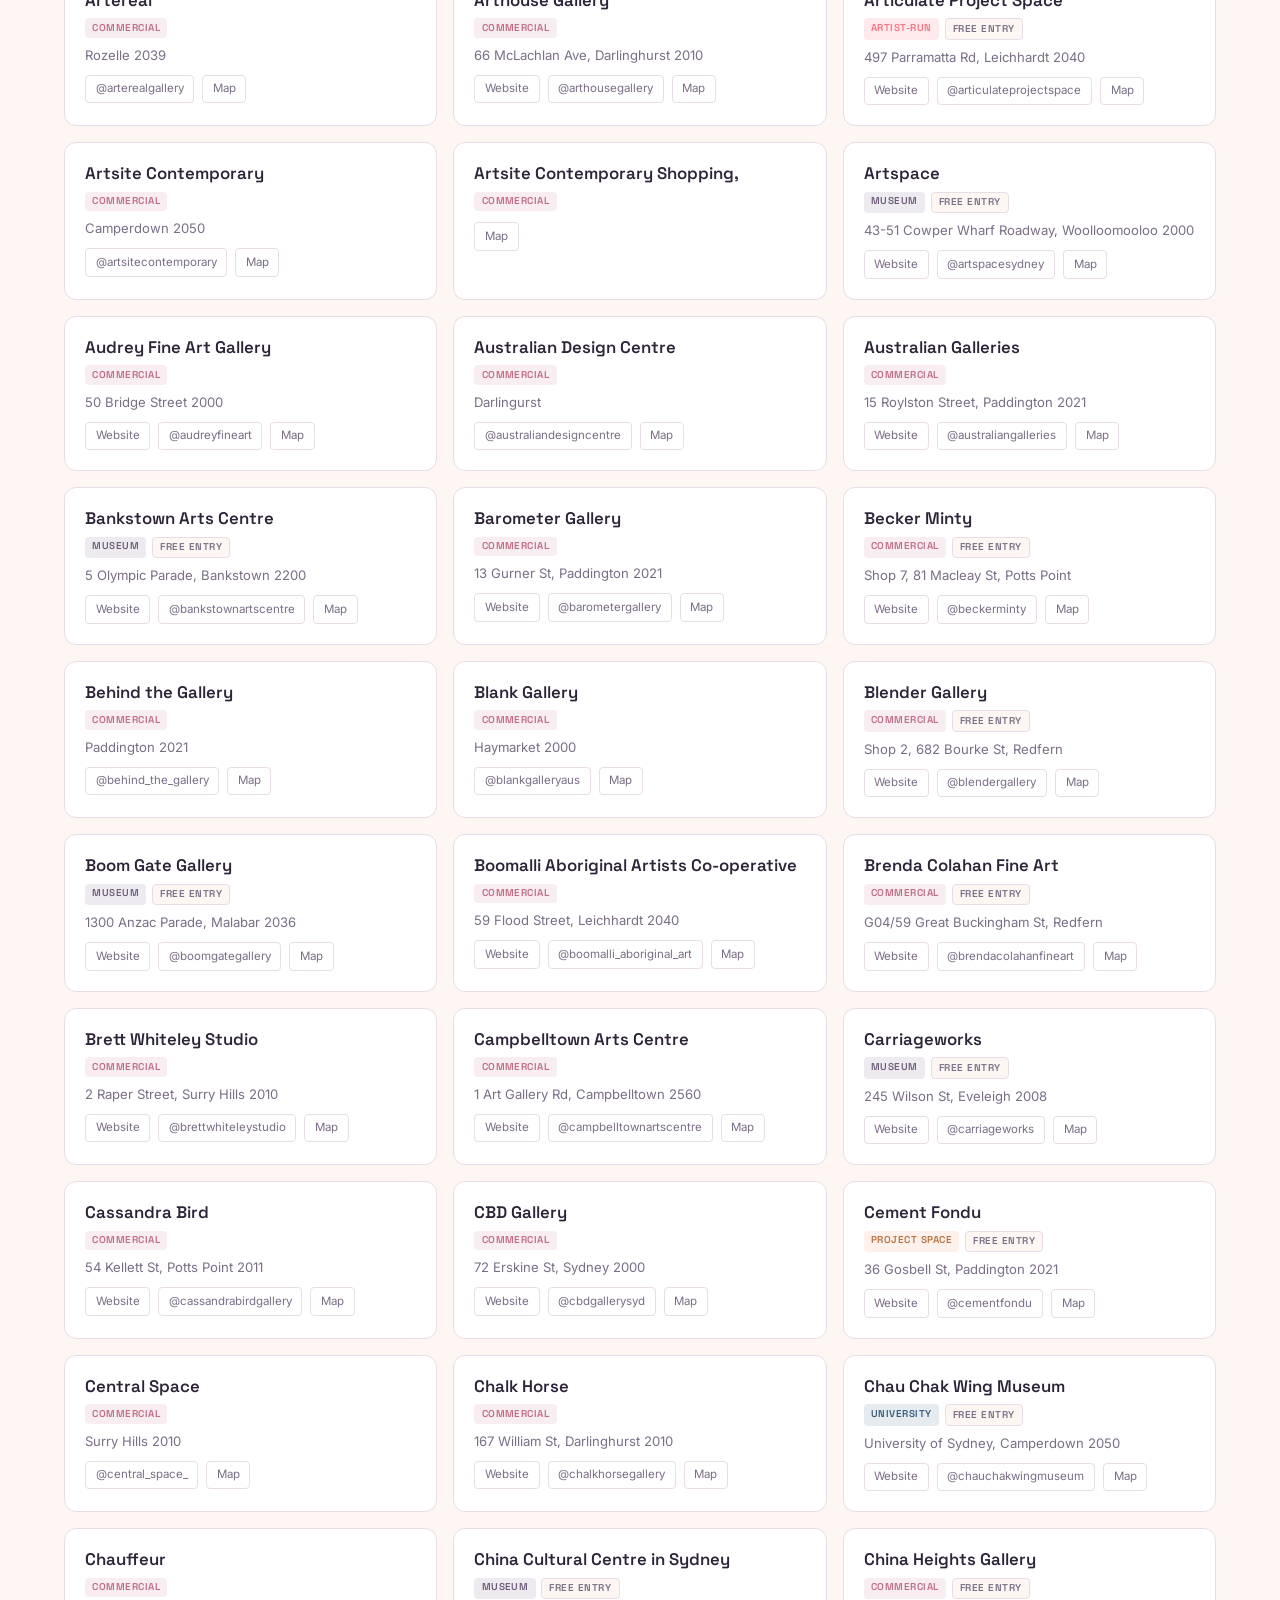
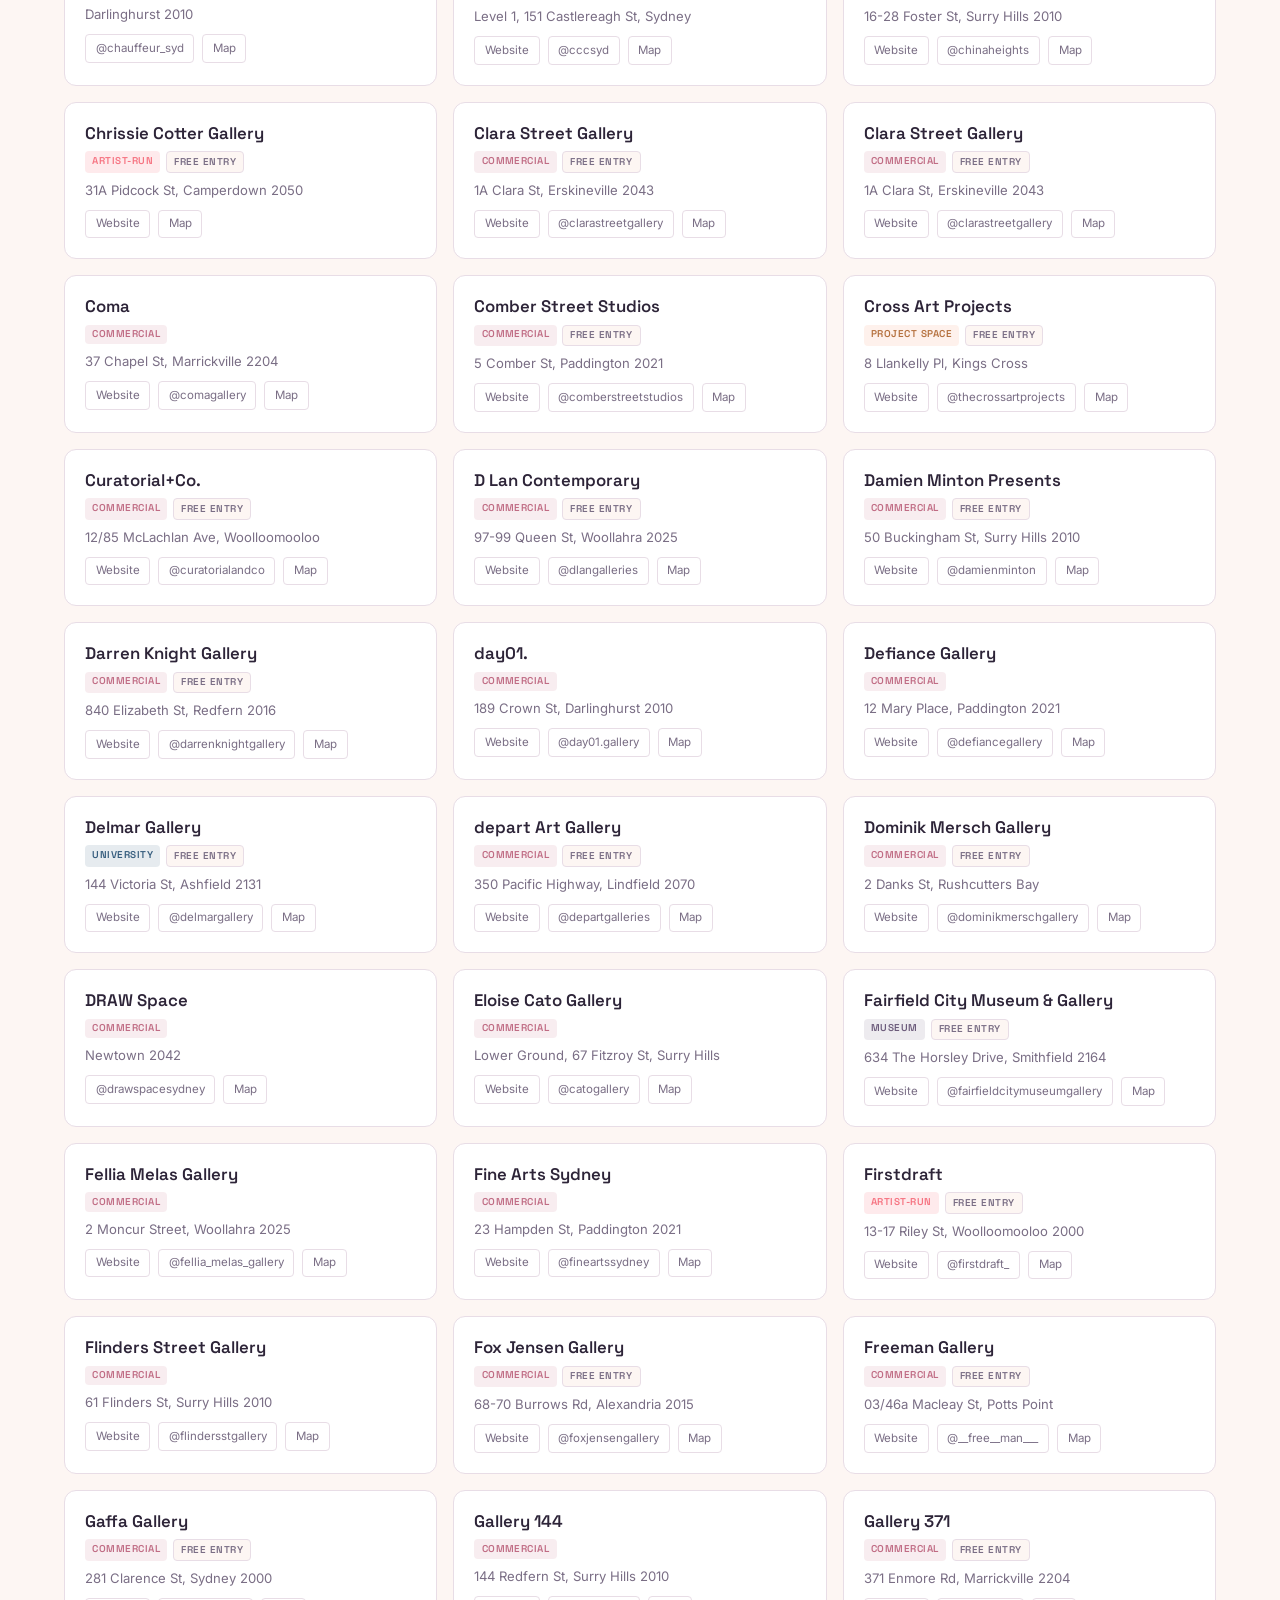
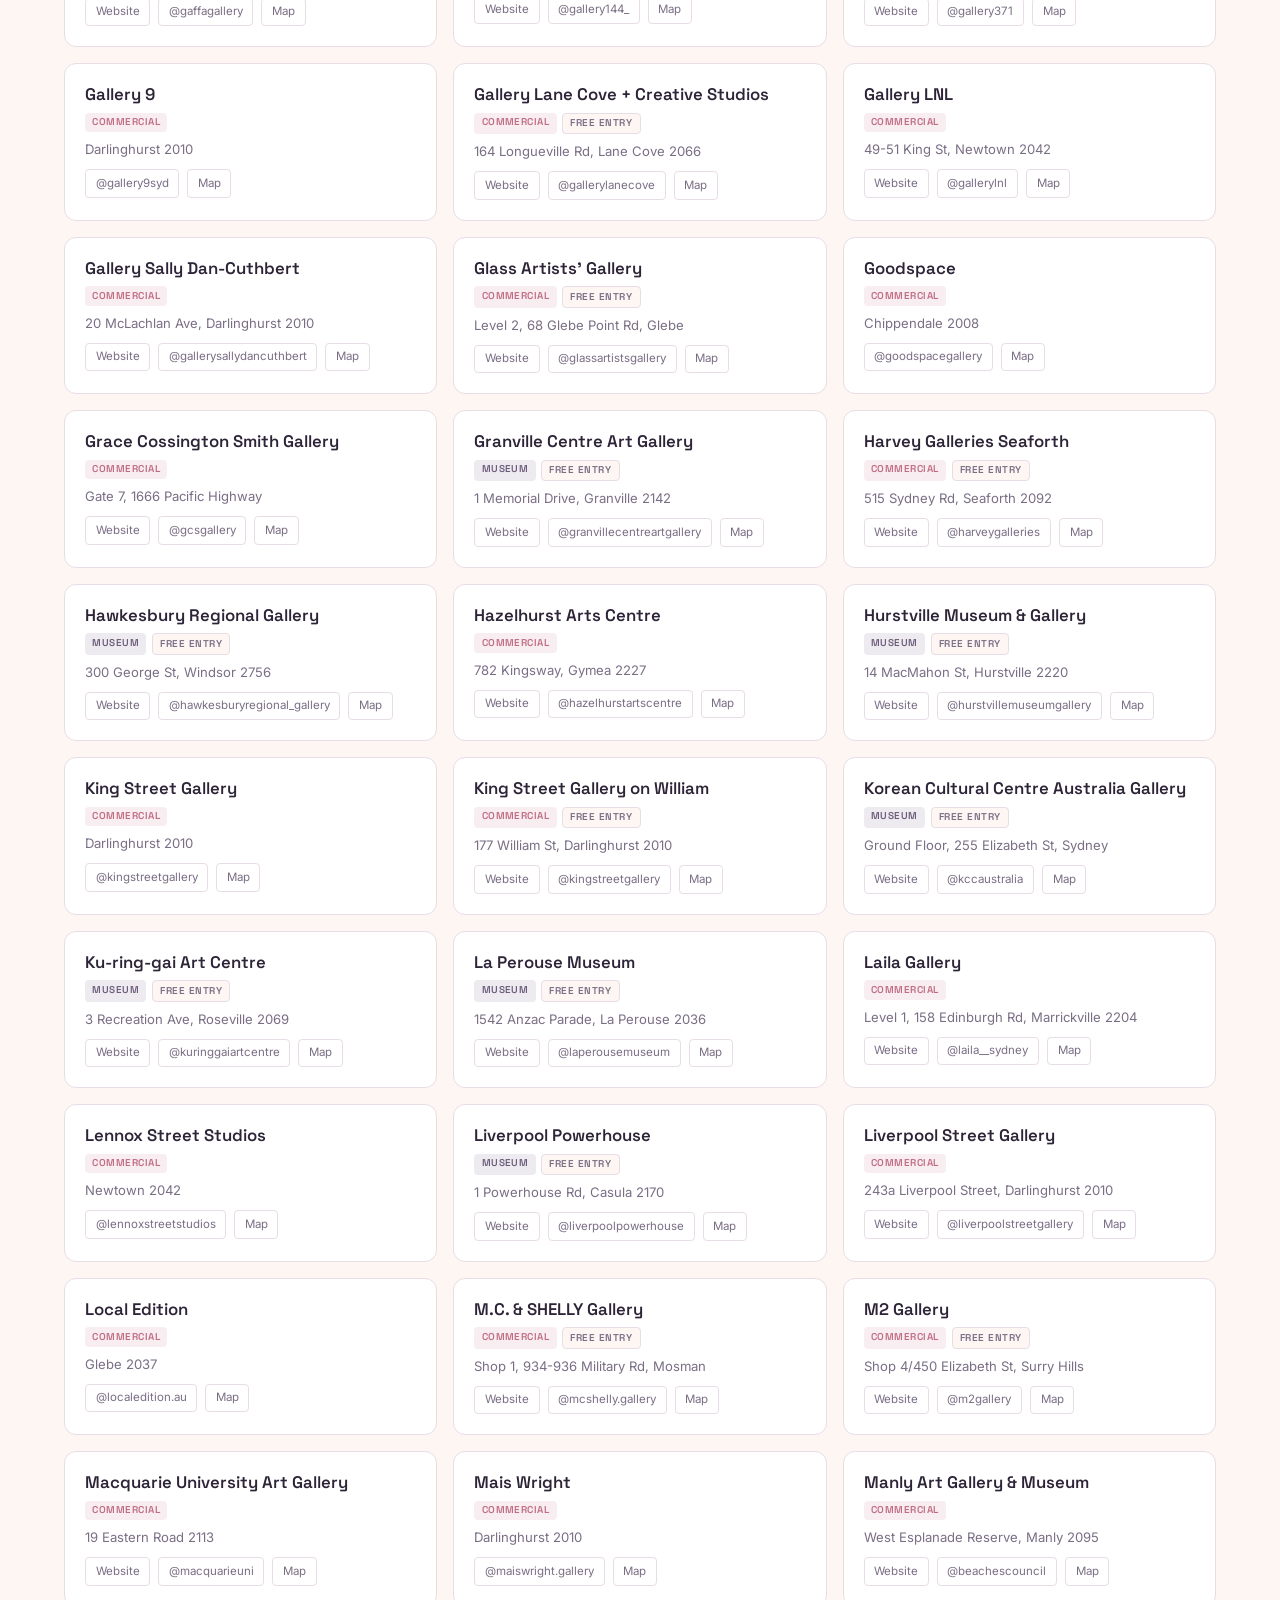
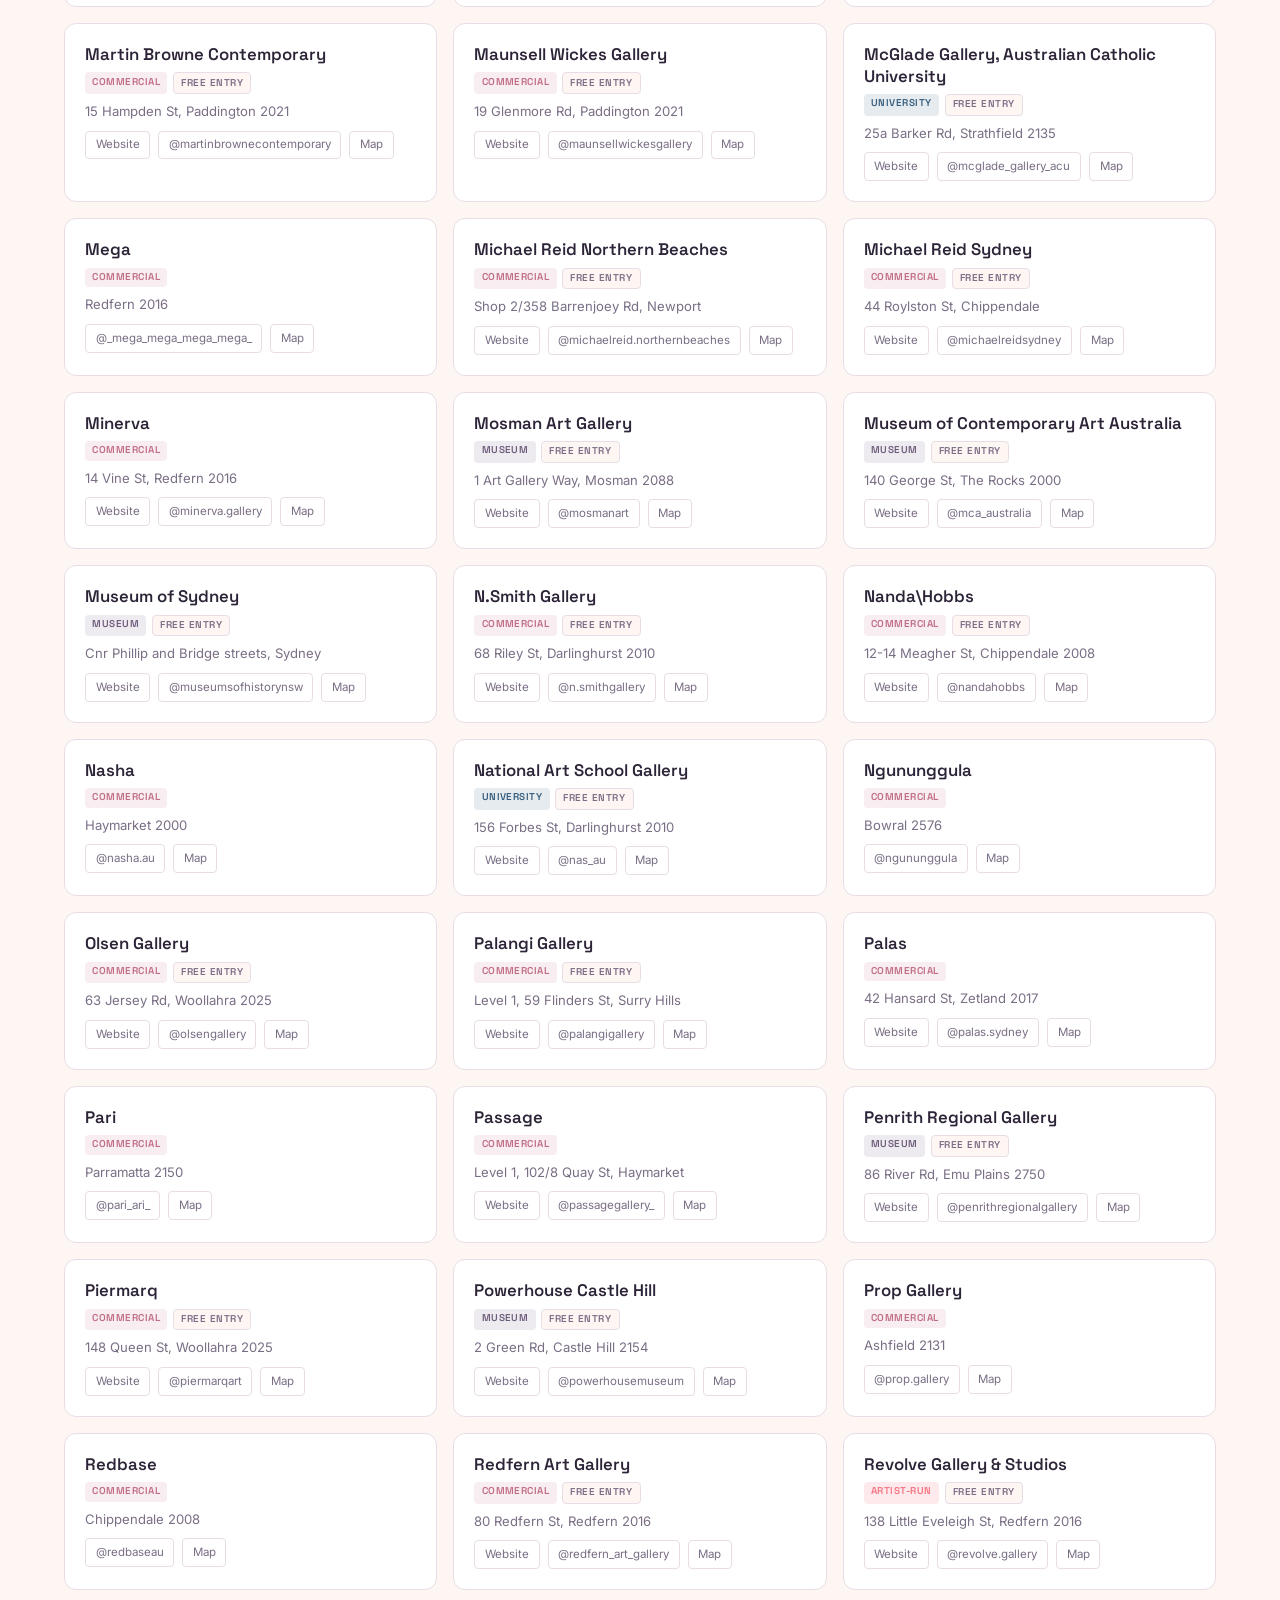
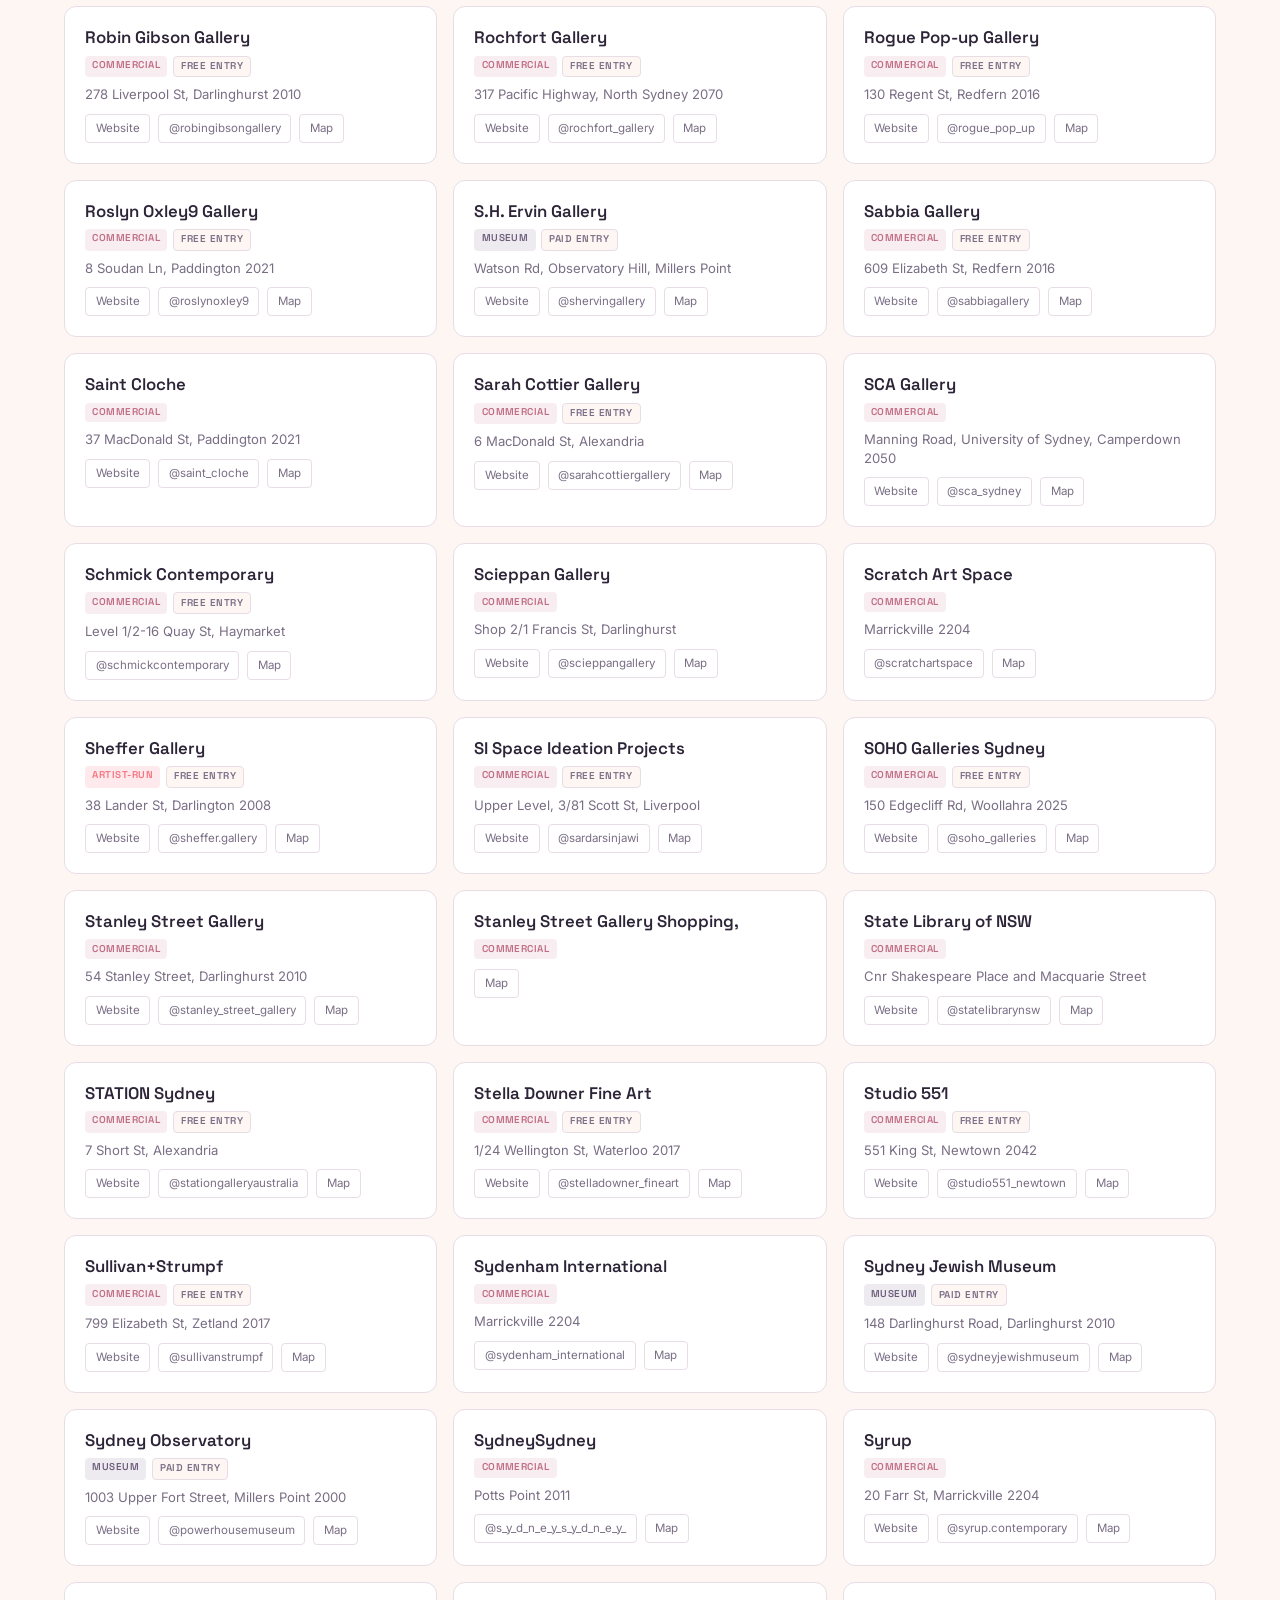
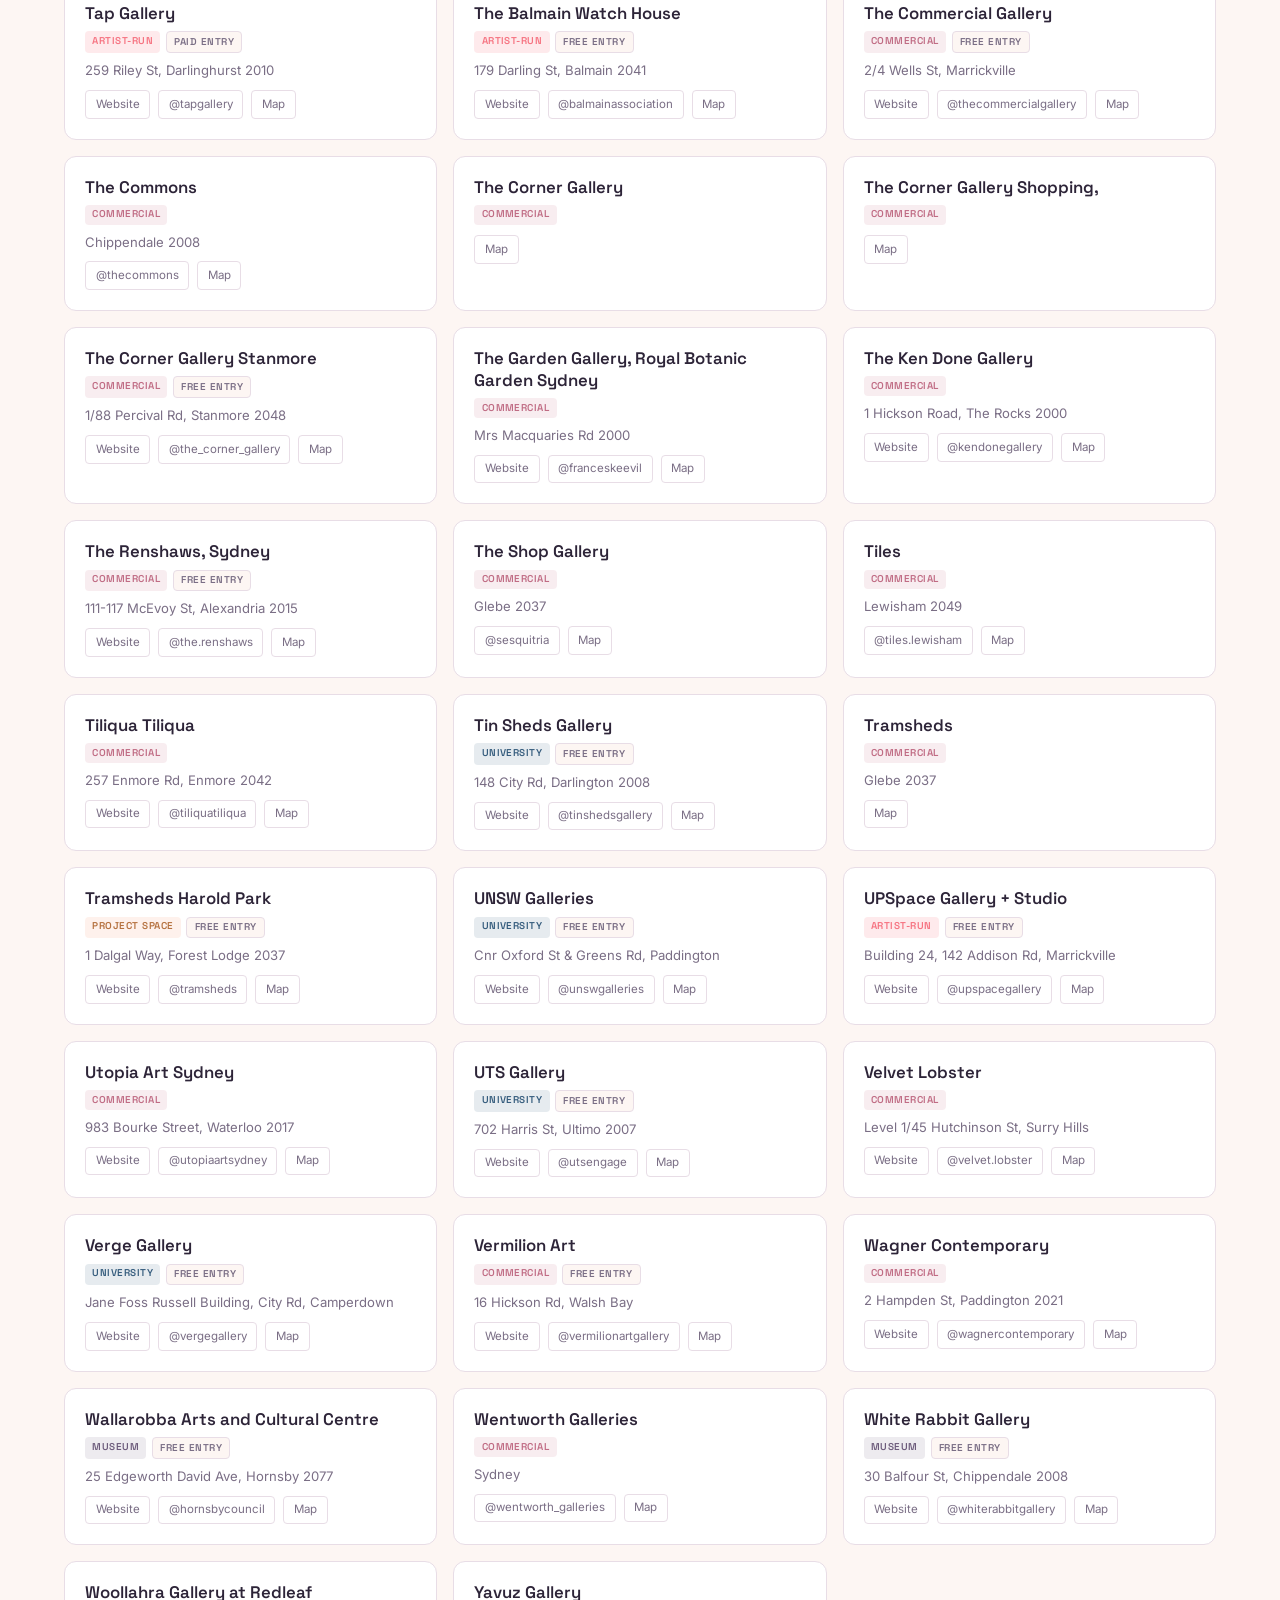
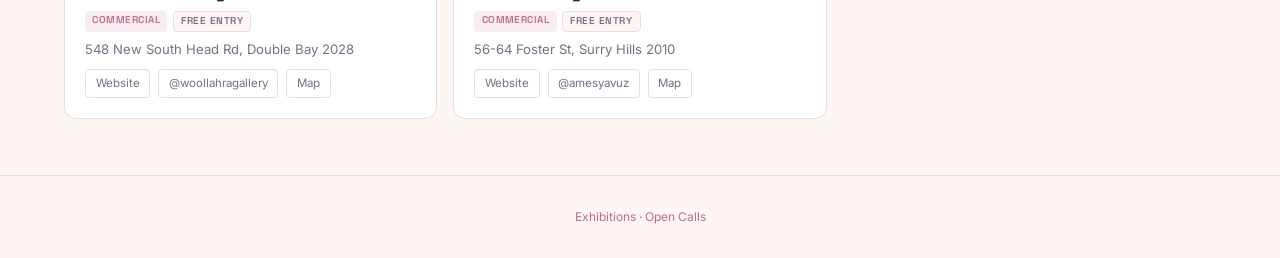
==== commit d35e3454: "update" ====
--- a/docs/galleries.html
+++ b/docs/galleries.html
@@ -53,7 +53,7 @@
   </main>
 
   <footer class="site-footer">
-    <p><a href="index.html">Exhibitions</a> &middot; <a href="https://surlykm.github.io/art-grants-dashboard/" target="_blank">Open Calls</a></p>
+    <p><a href="index.html">Exhibitions</a> &middot; <a href="https://artsydney.github.io/art-grants-dashboard/" target="_blank">Open Calls</a></p>
   </footer>
 
   <script src="galleries.js?v=2"></script>
--- a/docs/style.css
+++ b/docs/style.css
@@ -675,6 +675,8 @@
   }
 
   .filter-input { min-width: 0; width: 100%; }
+  .filter-select { width: 100%; }
+  .filter-group { width: 100%; }
 
   .exhibition-grid {
     grid-template-columns: 1fr;
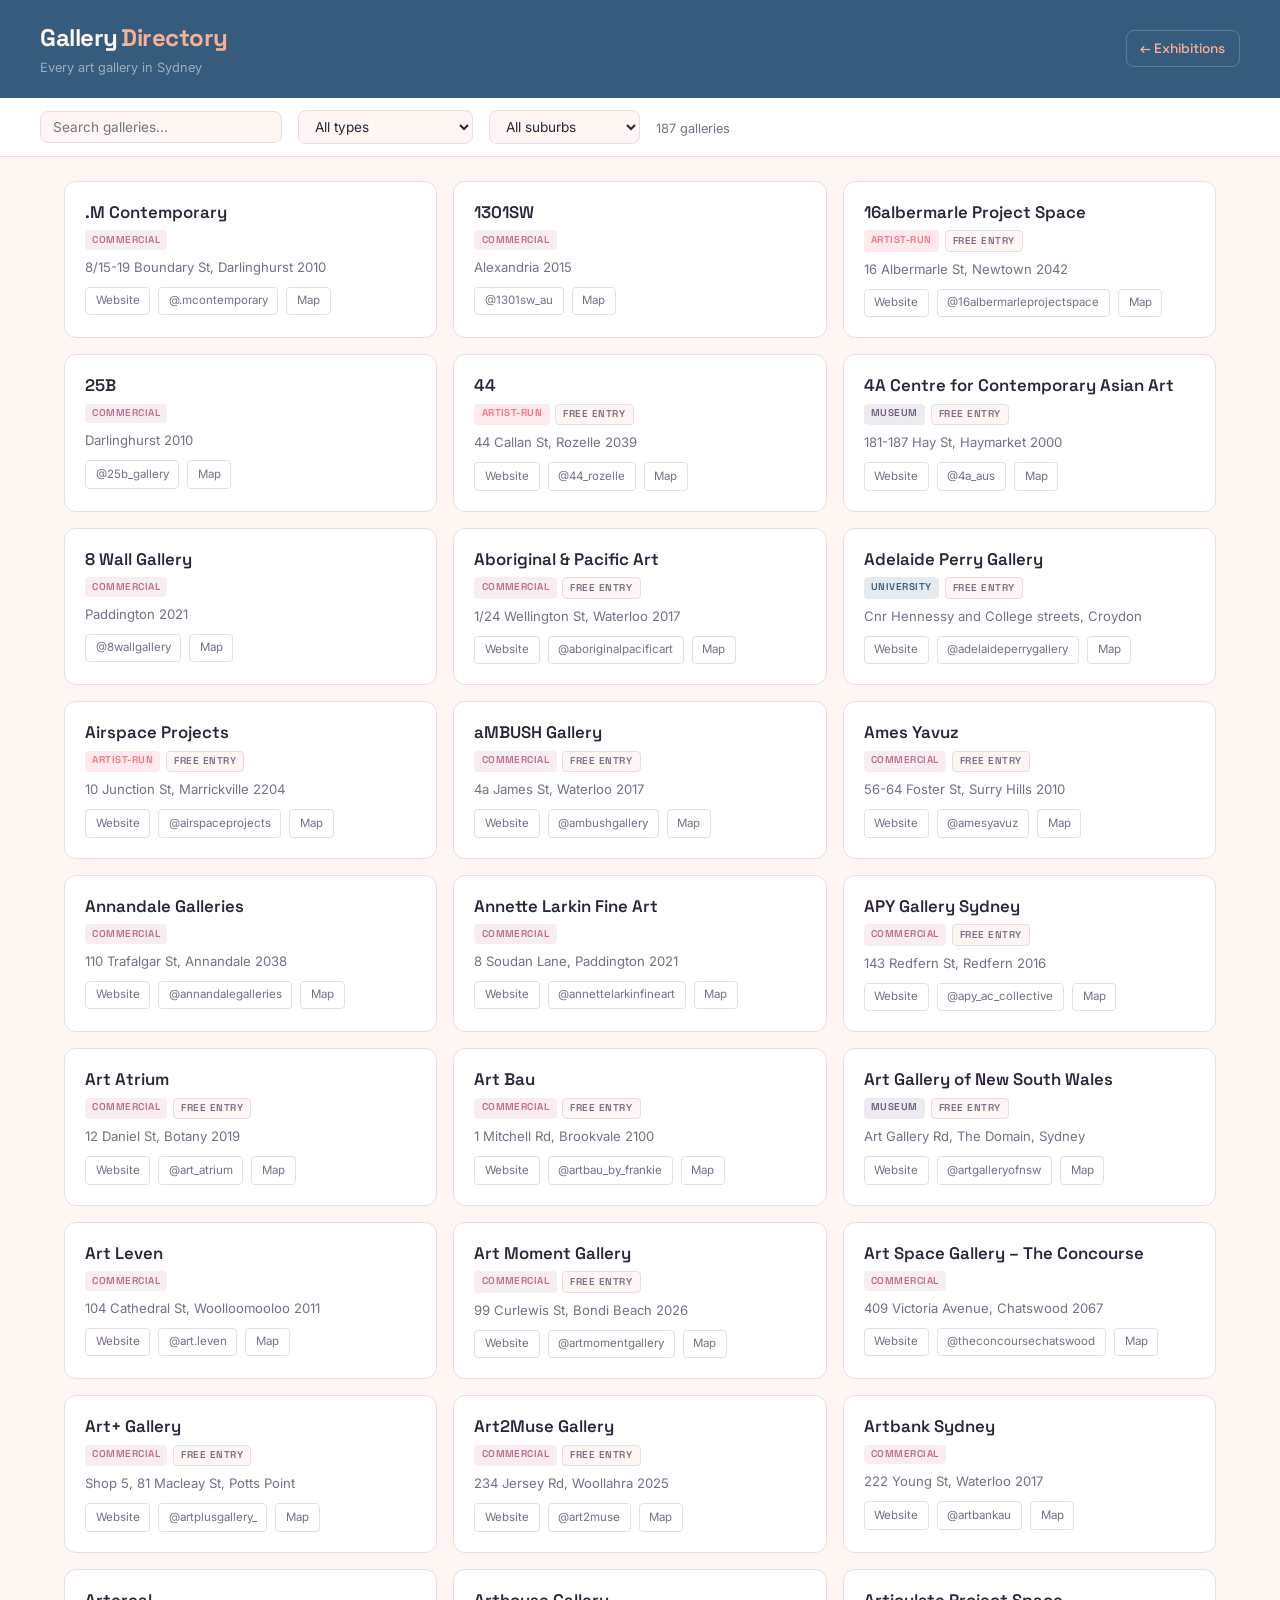
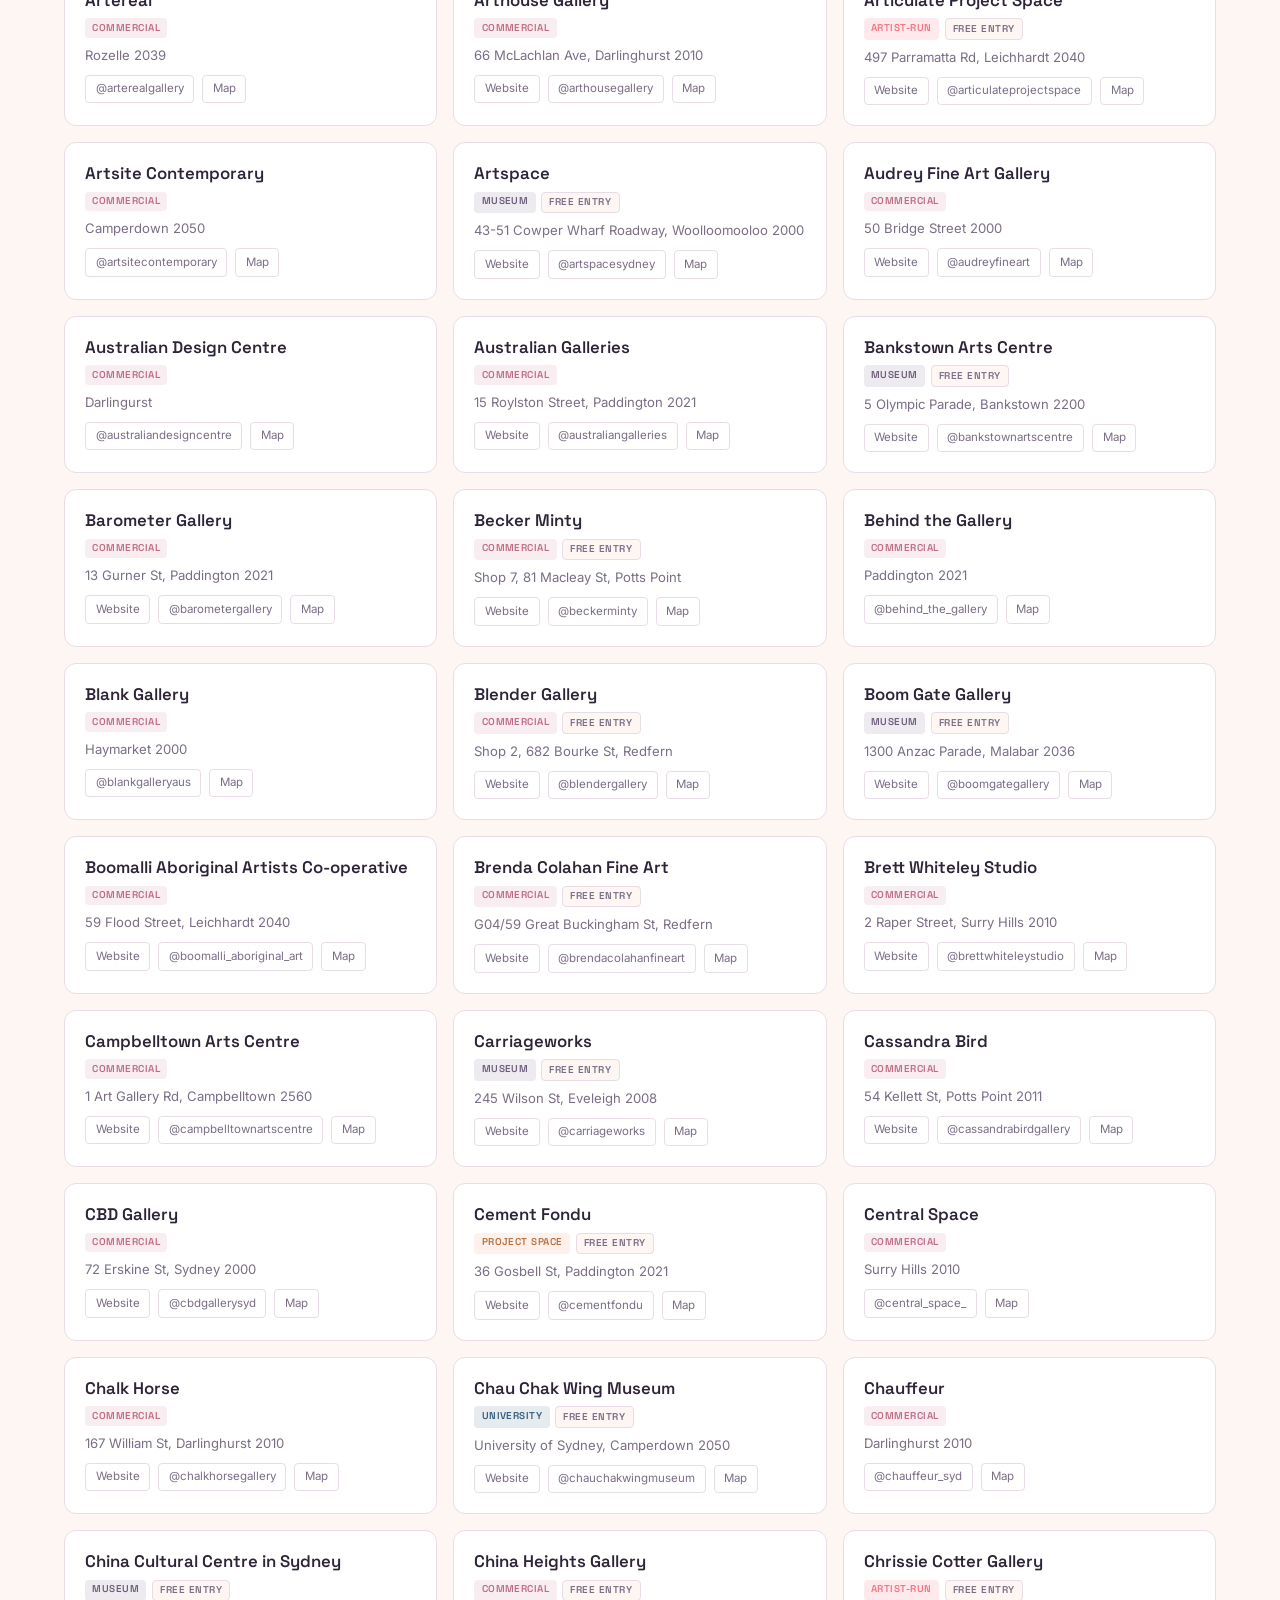
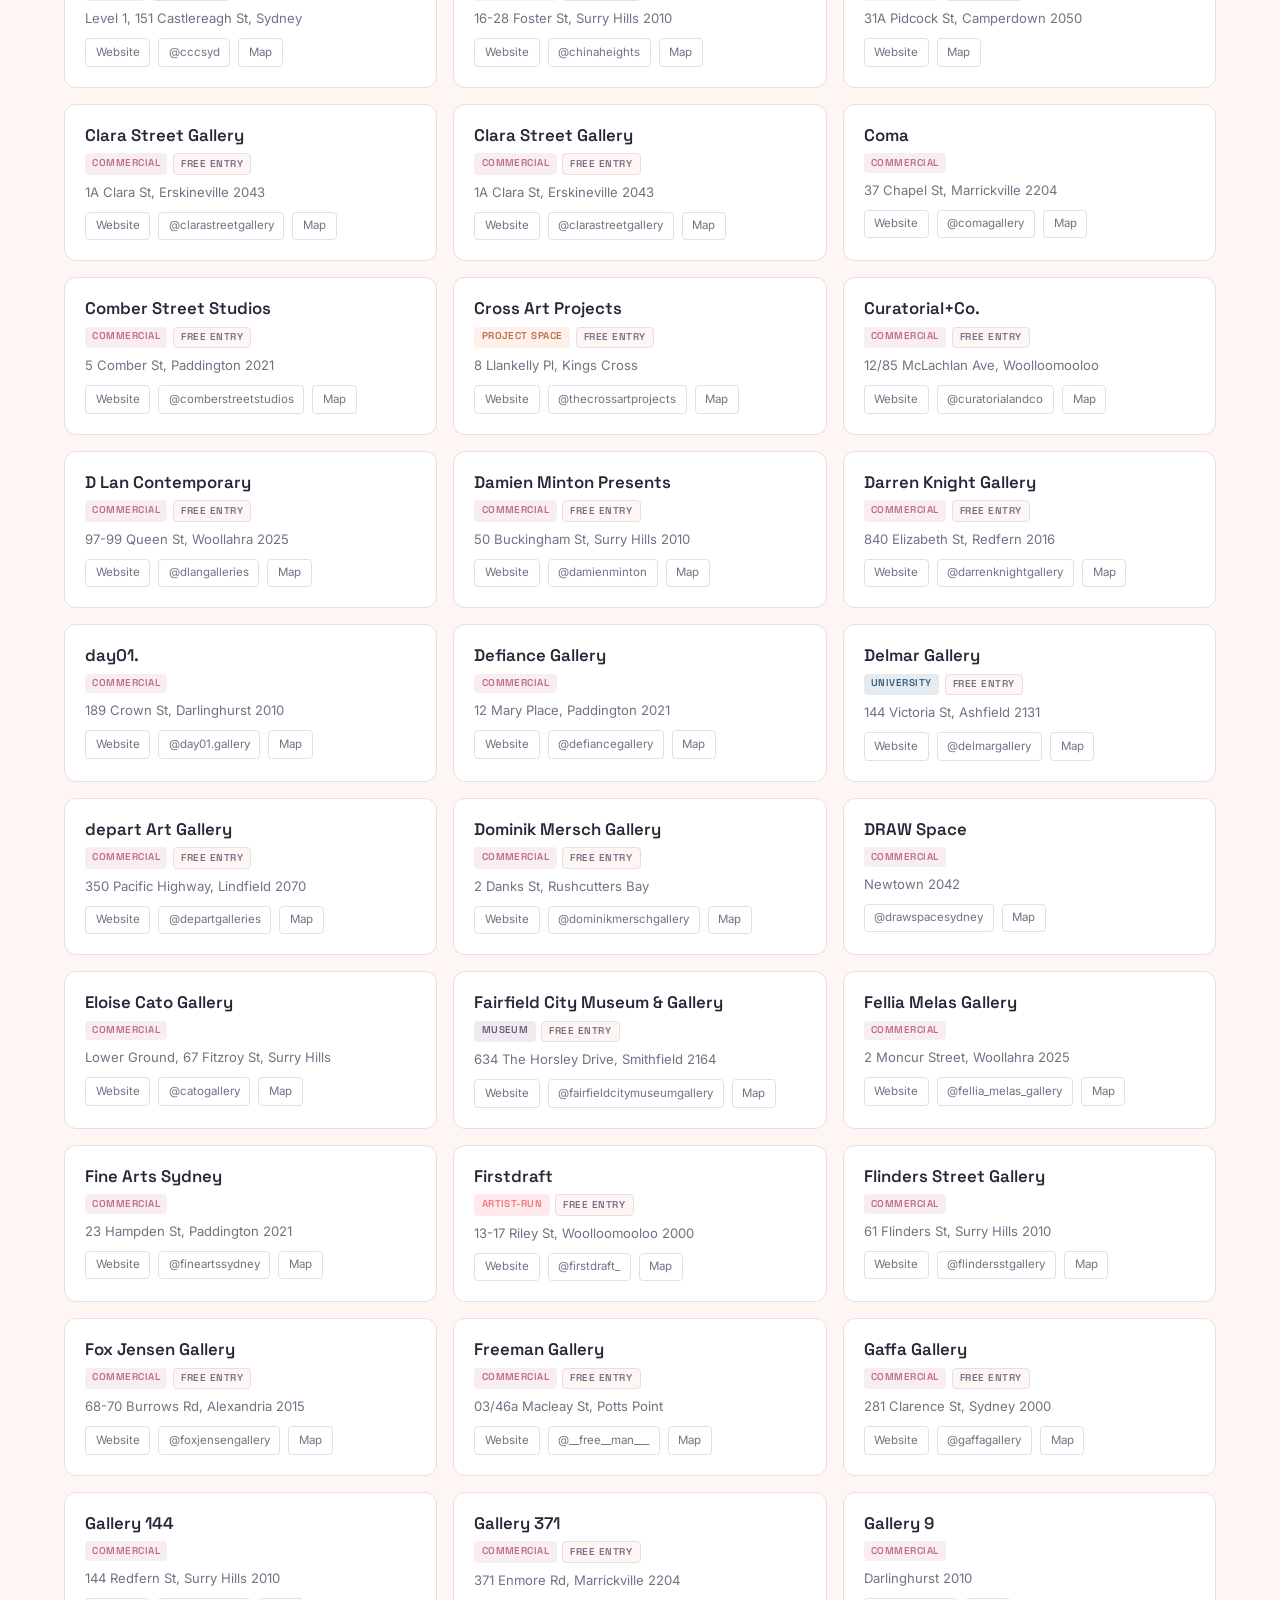
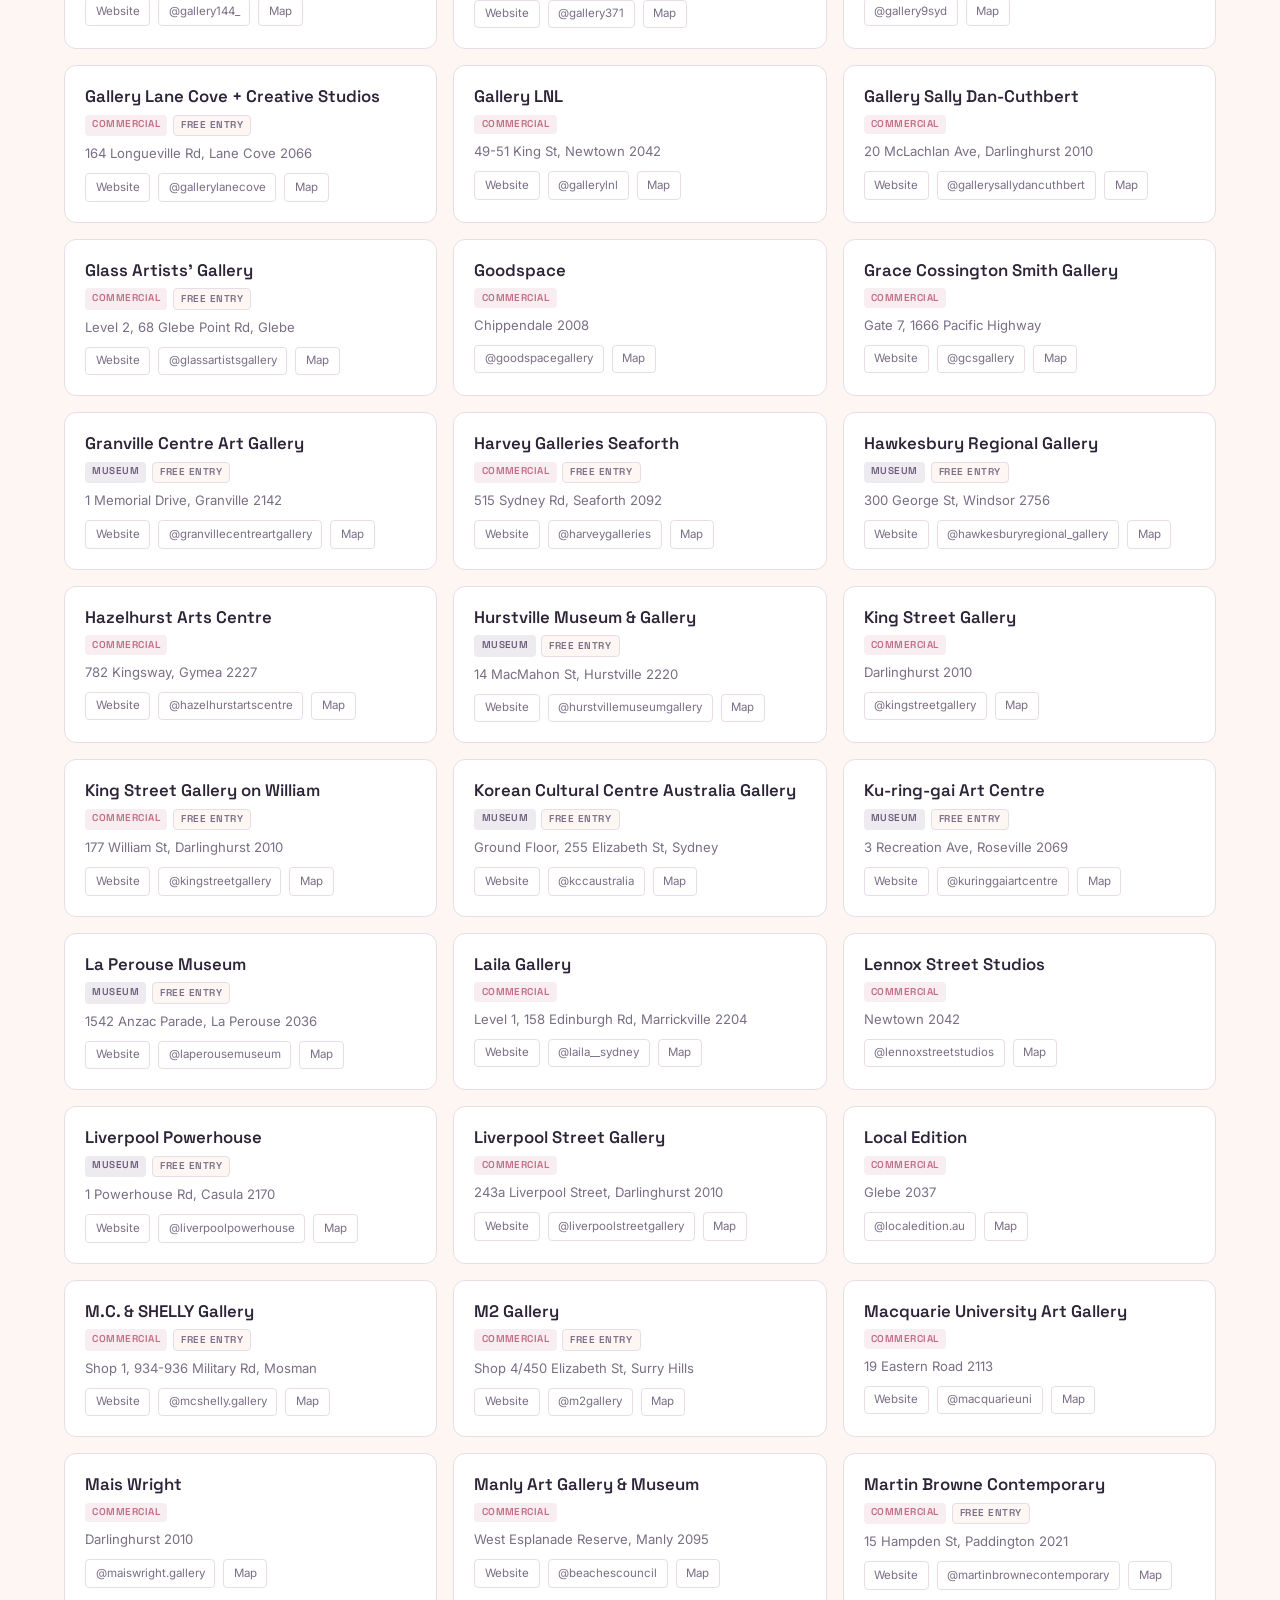
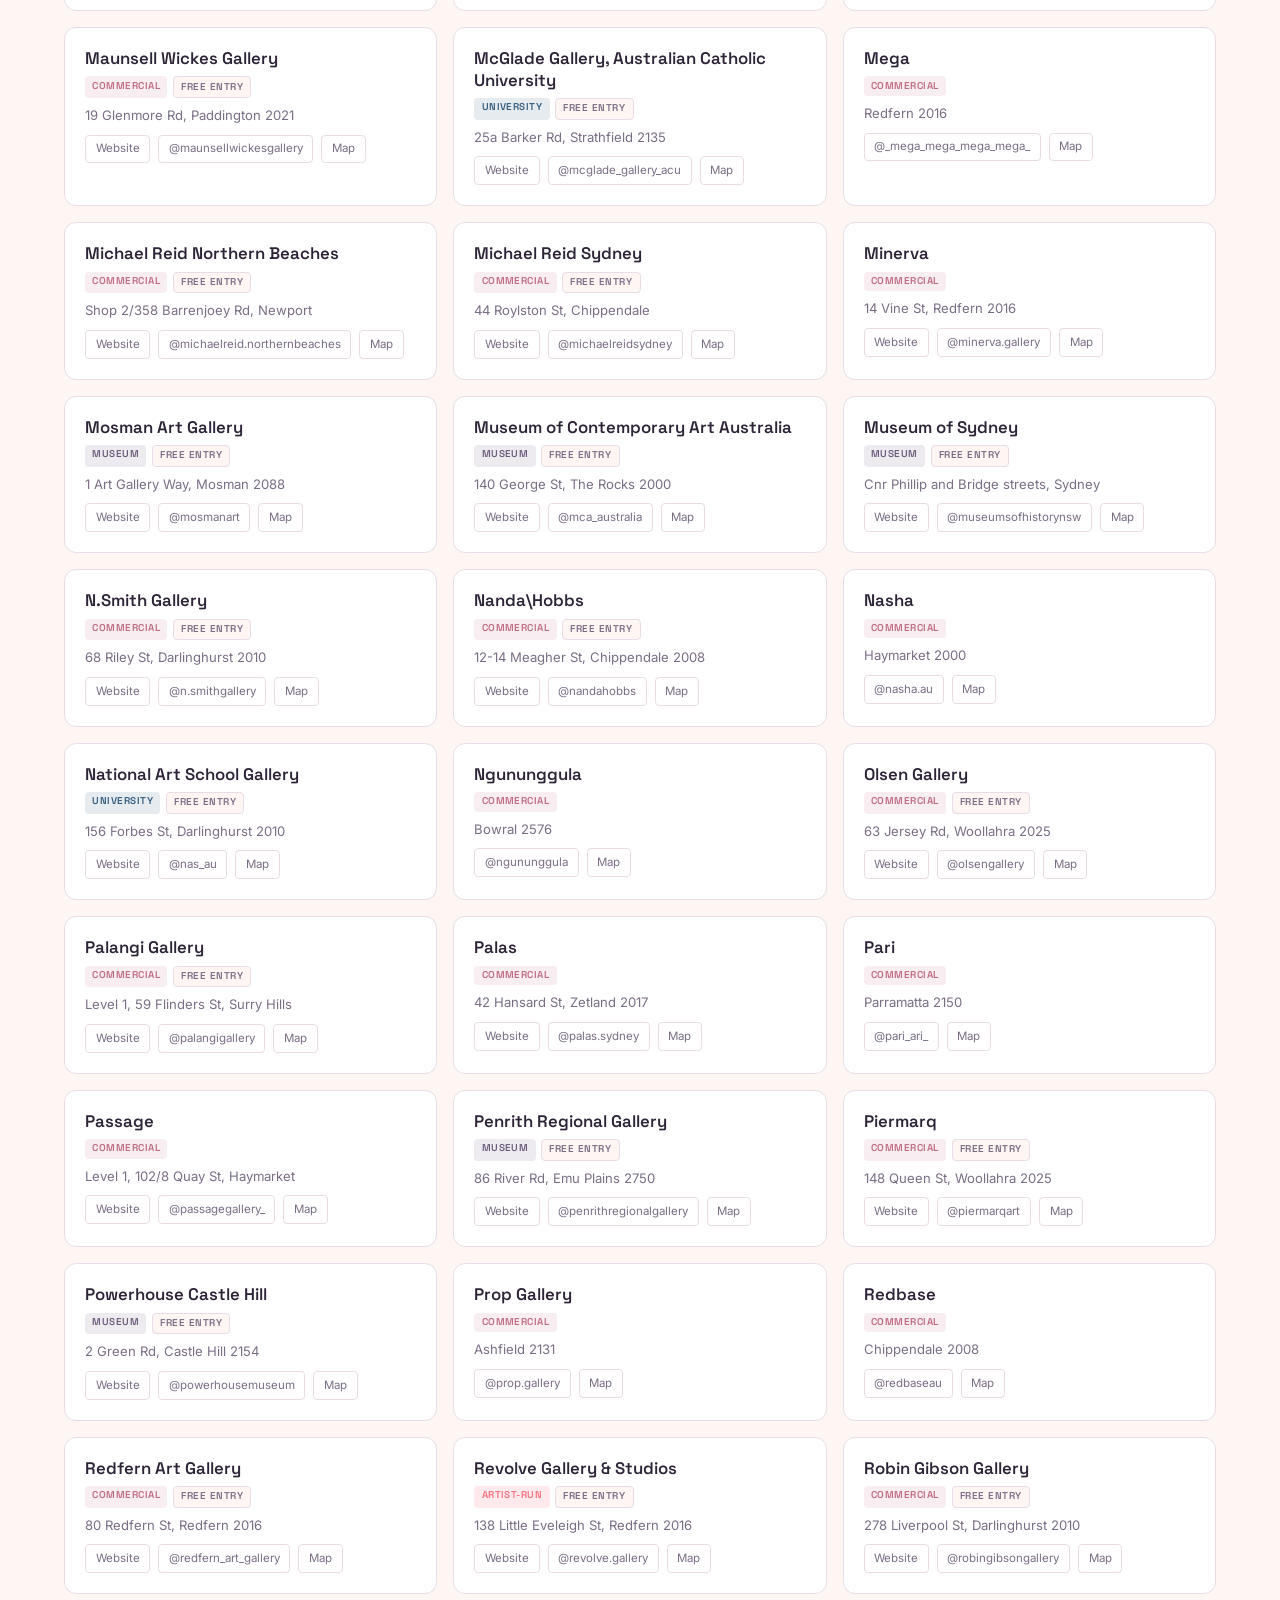
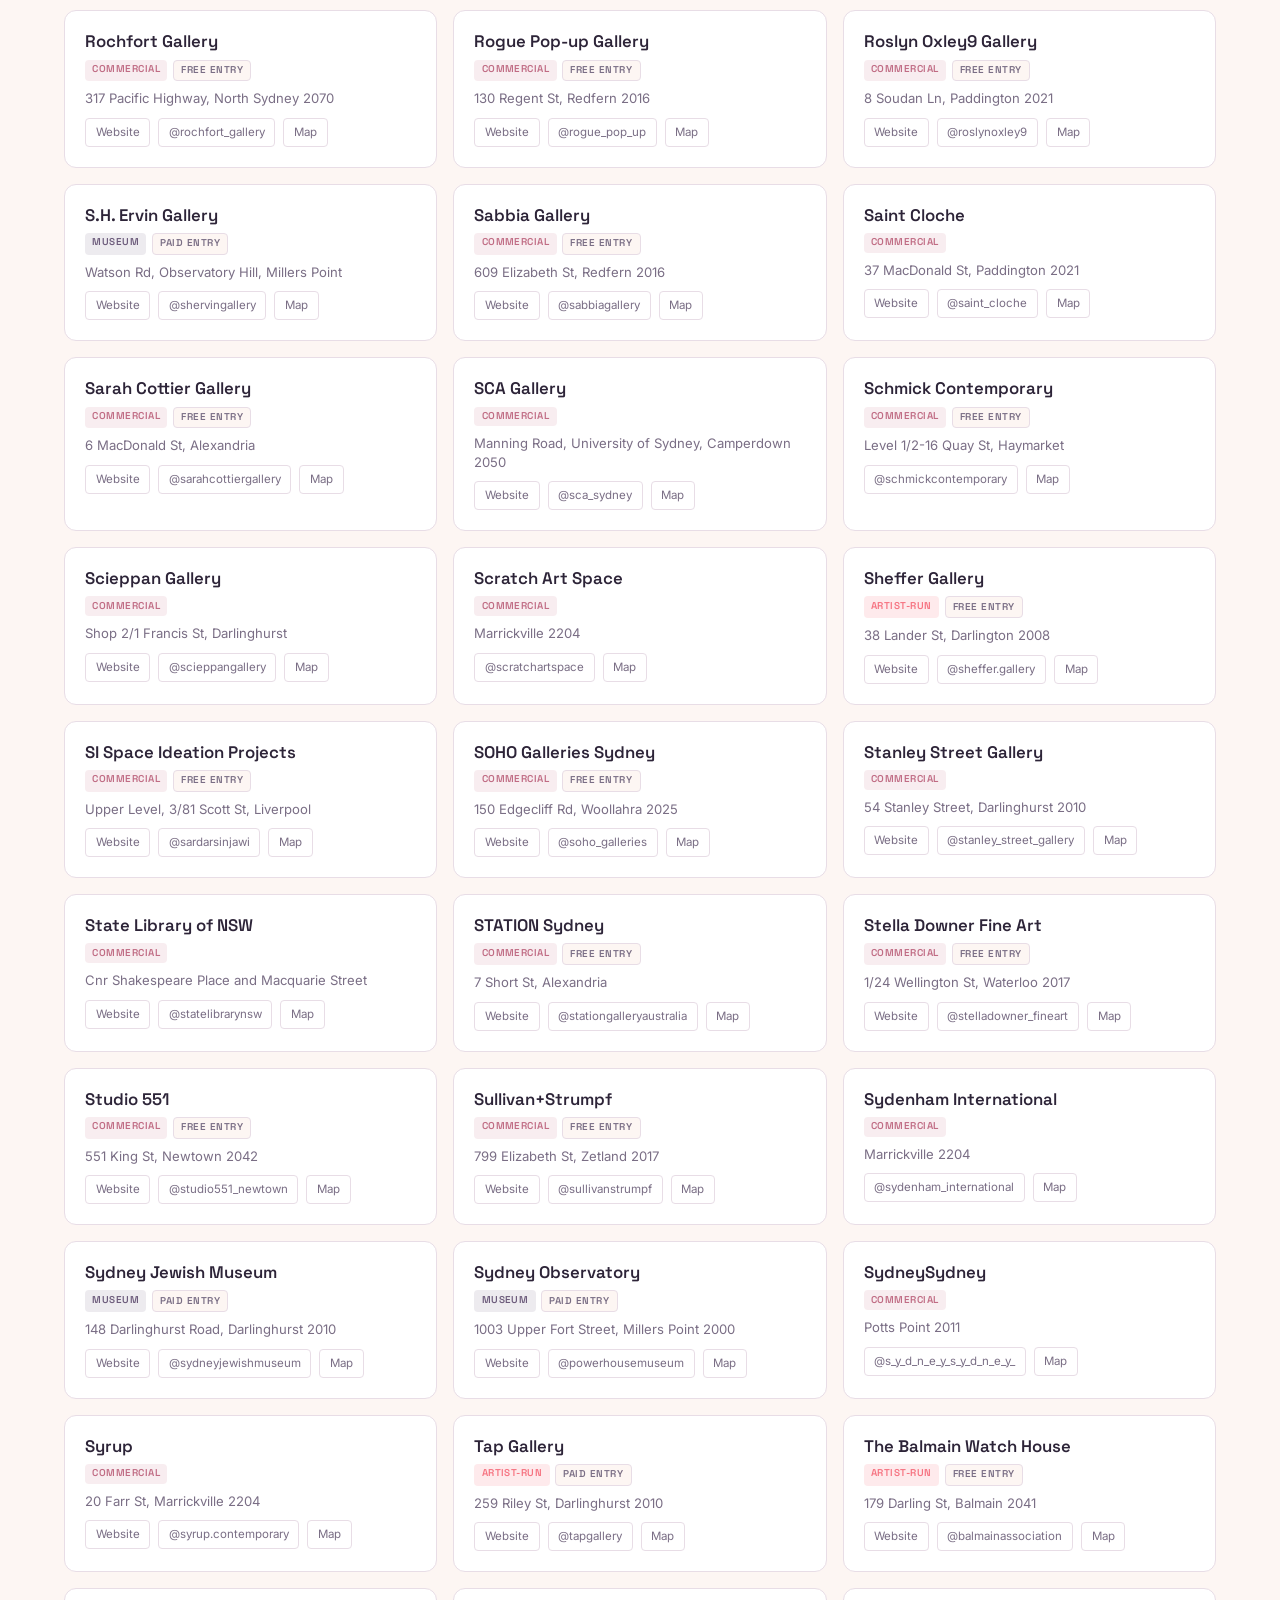
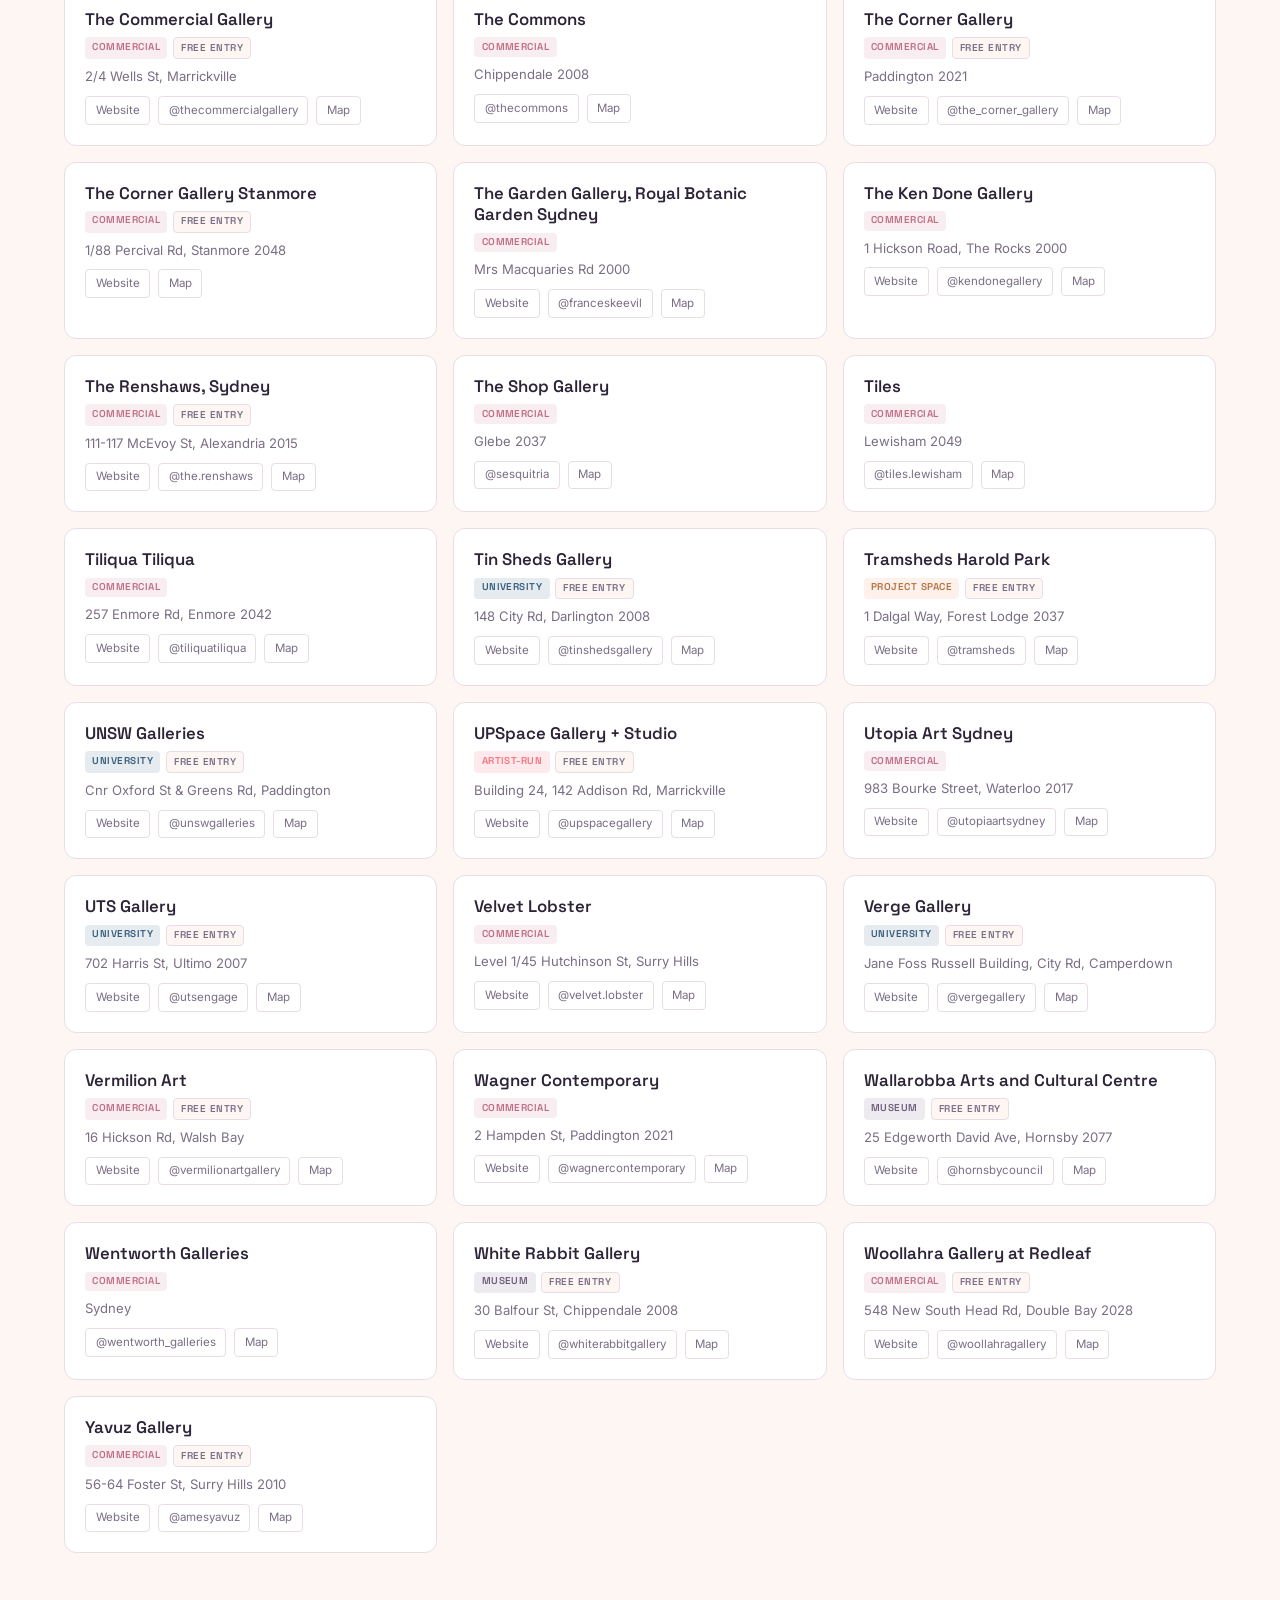
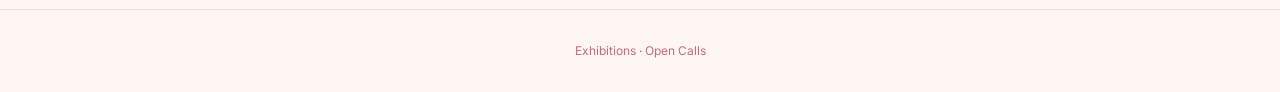
==== commit e3fb9642: "updated" ====
--- a/docs/galleries.html
+++ b/docs/galleries.html
@@ -57,5 +57,6 @@
   </footer>
 
   <script src="galleries.js?v=2"></script>
+  <script type='module' src='https://static.cloudflareinsights.com/beacon.min.js' data-cf-beacon='{"token": "fd171a49b3674abab750954be78efce2"}'></script>
 </body>
 </html>
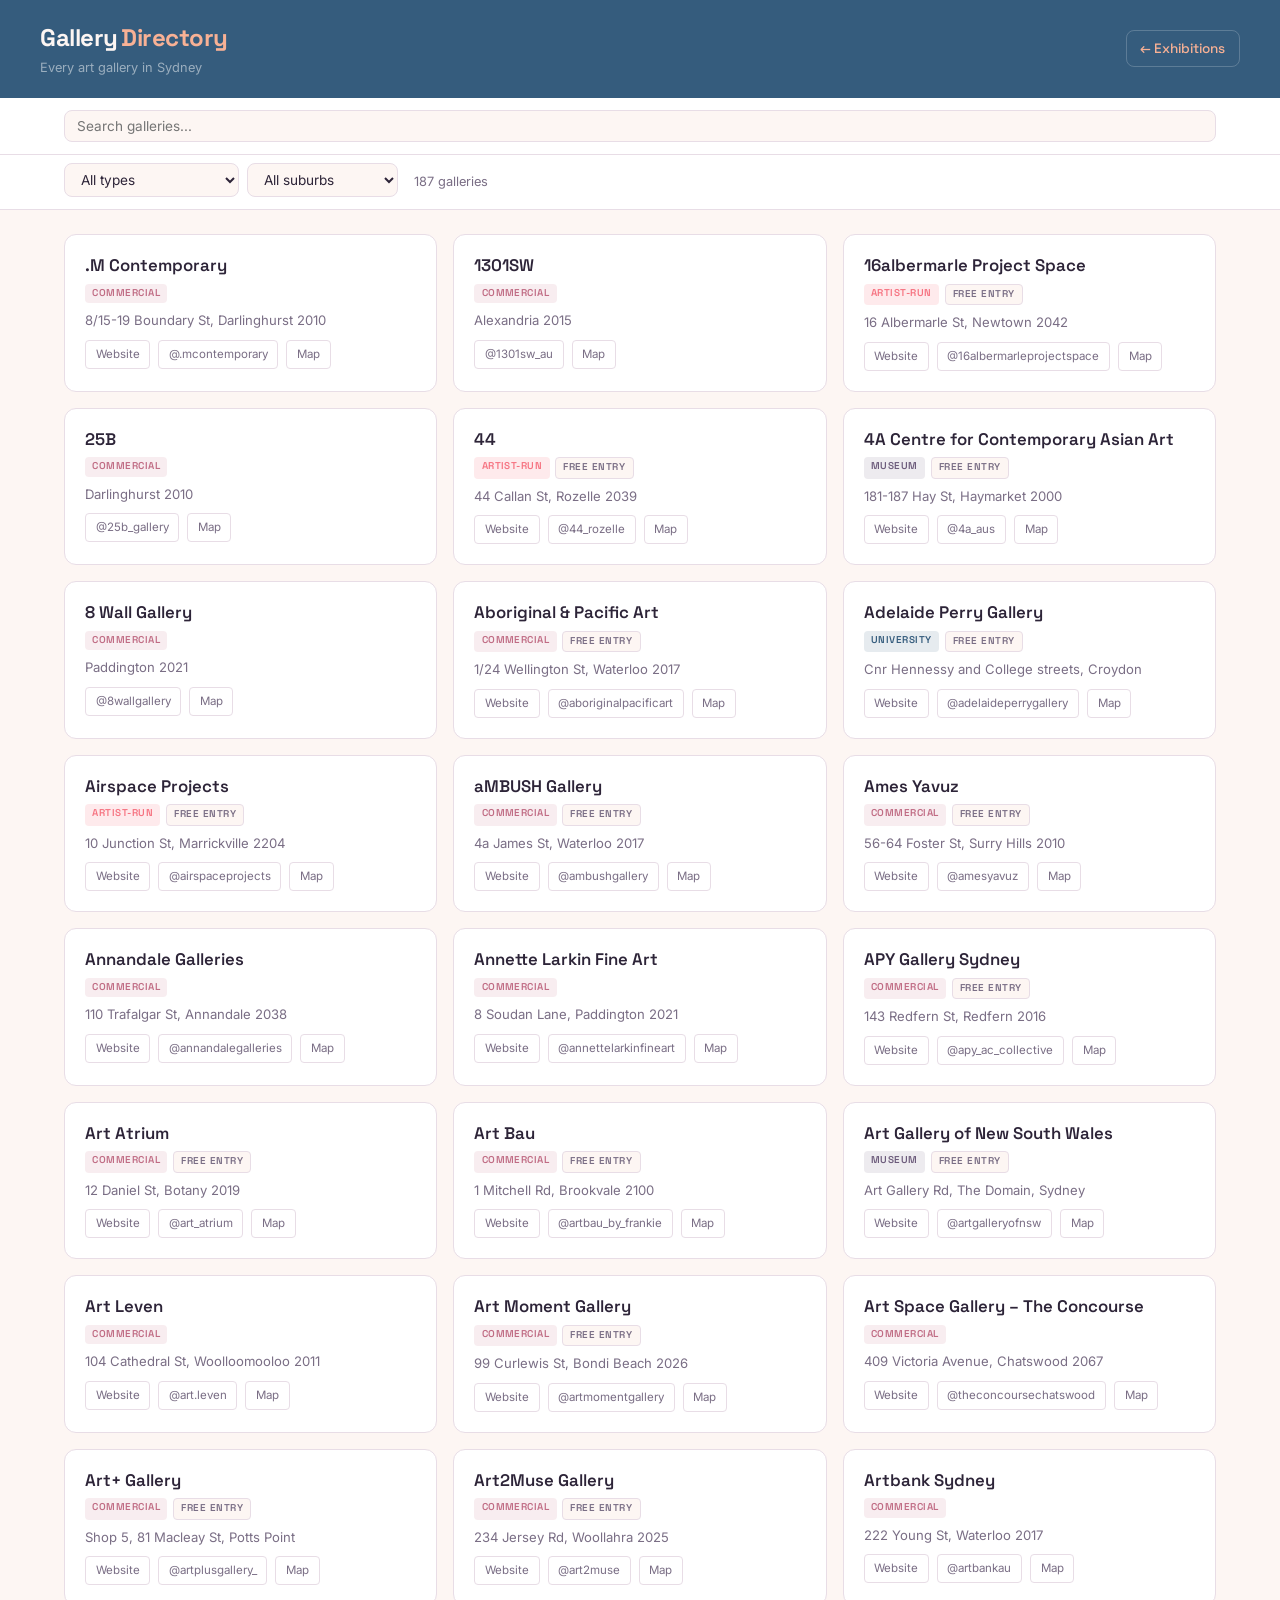
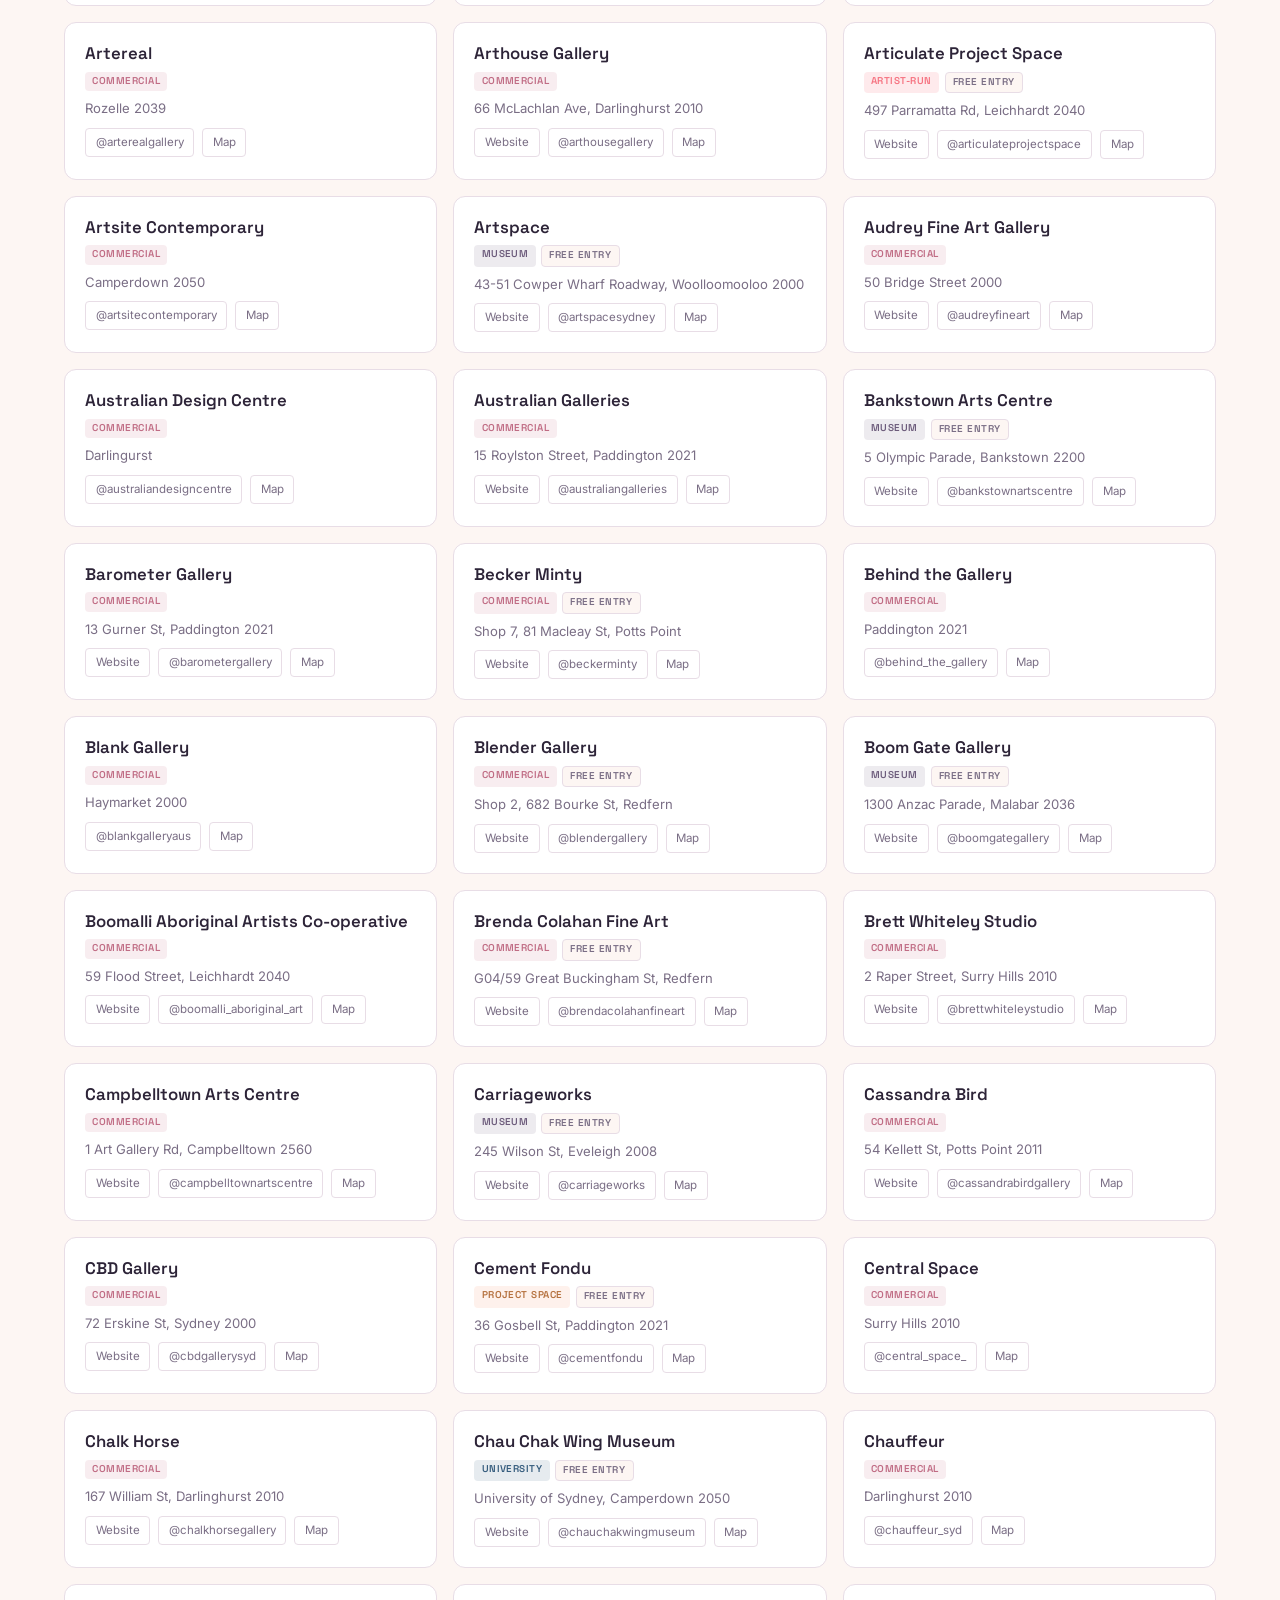
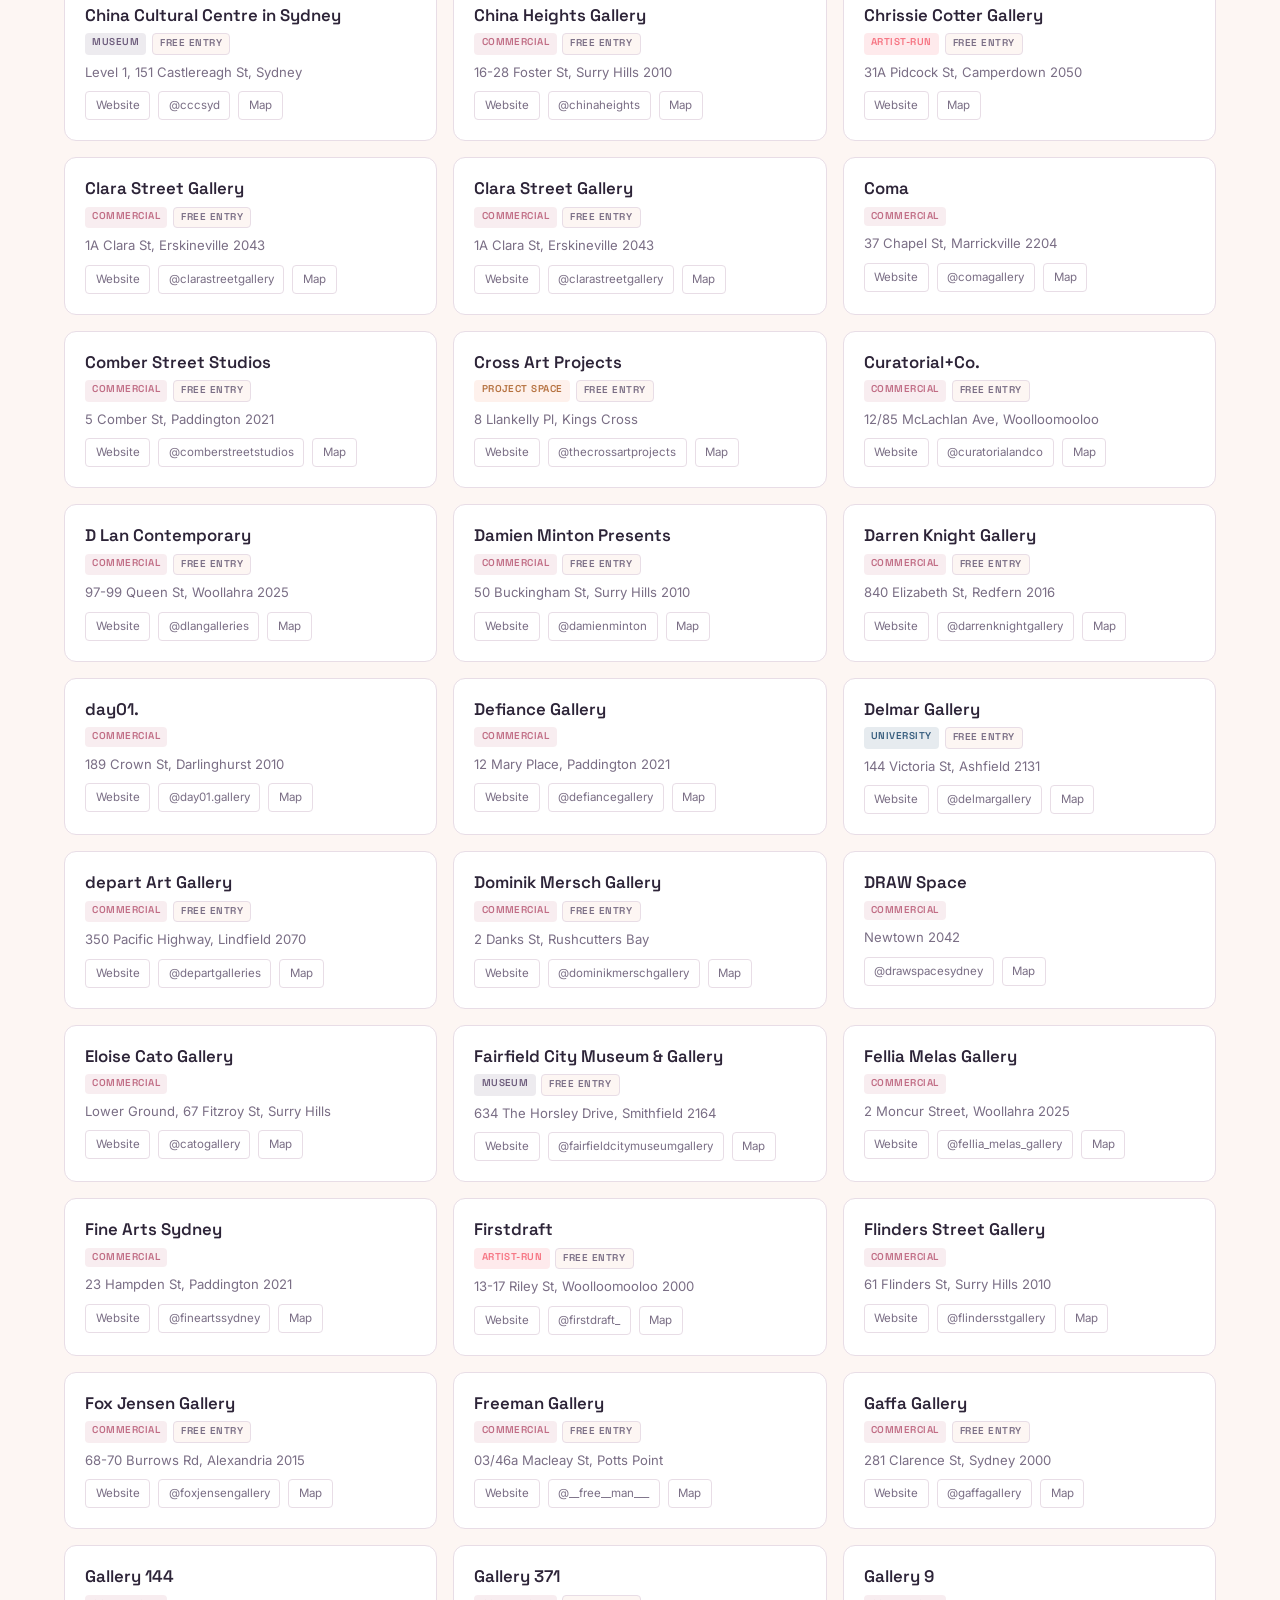
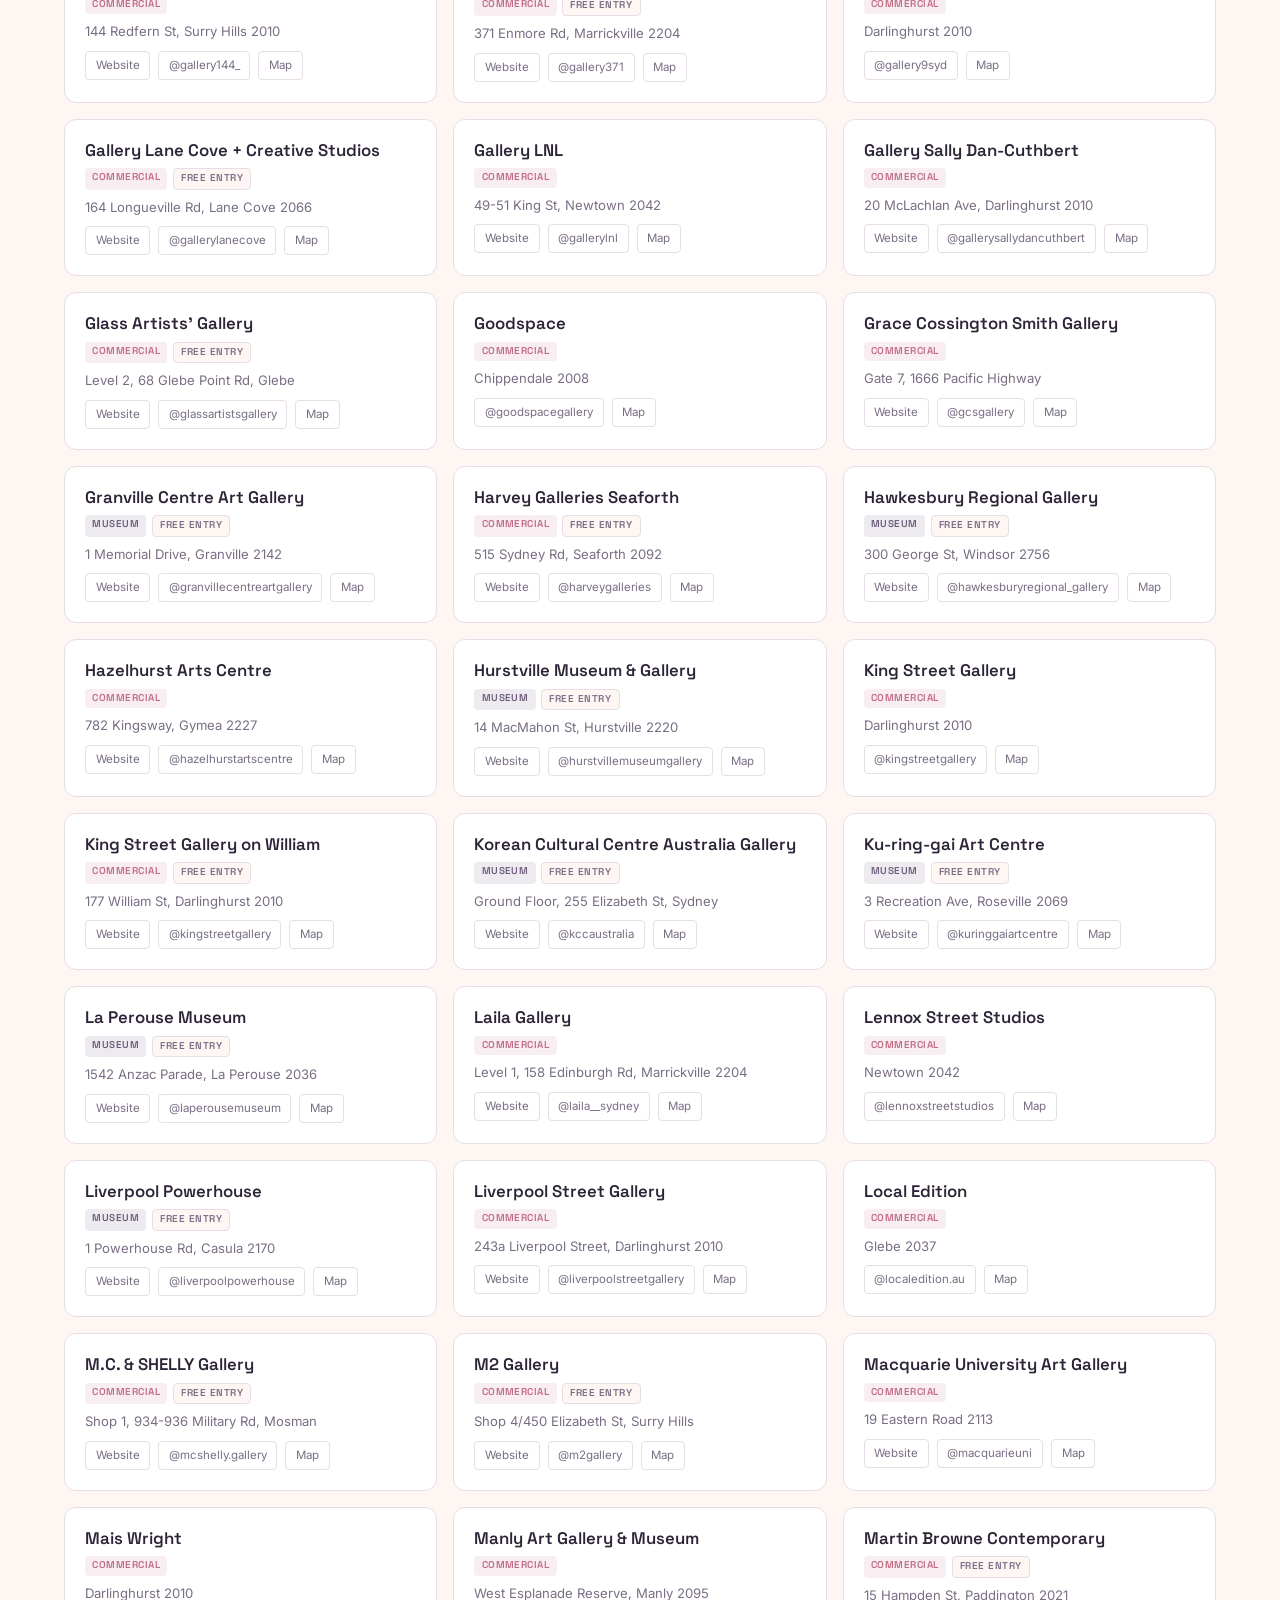
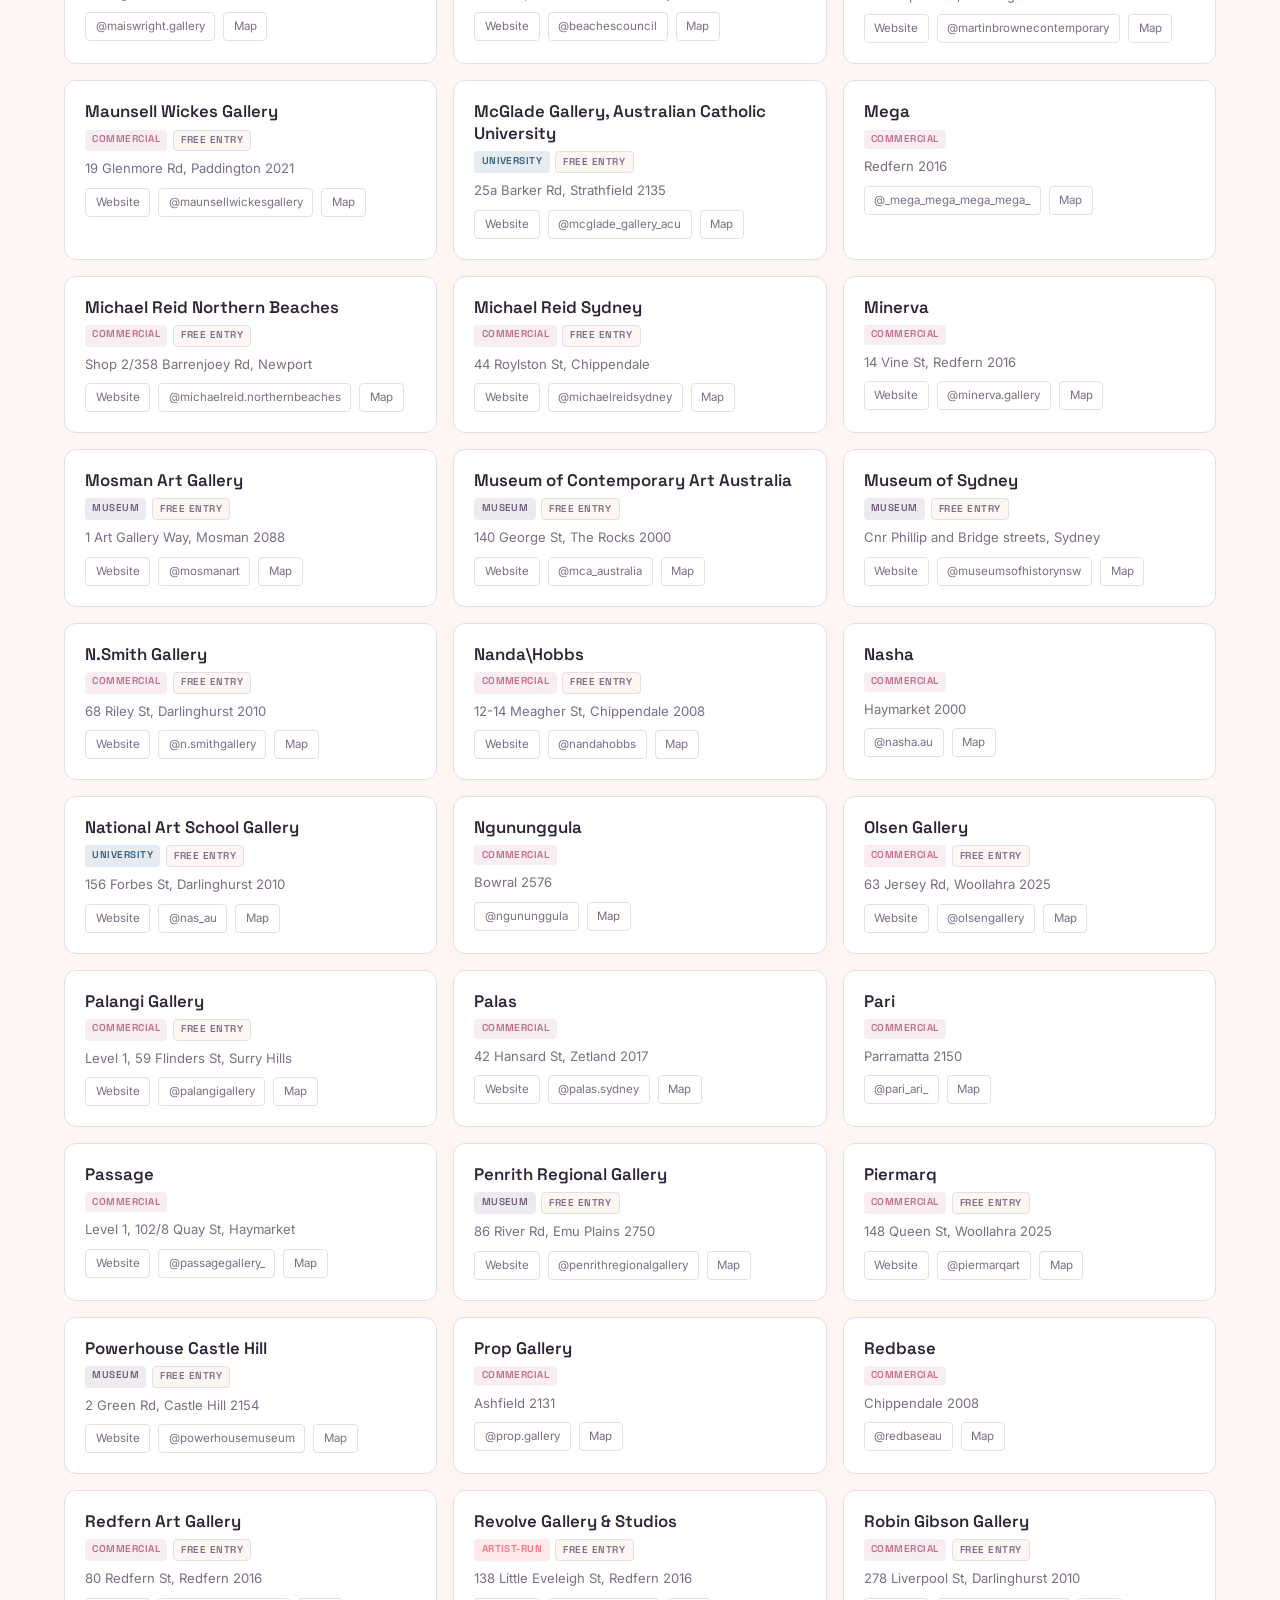
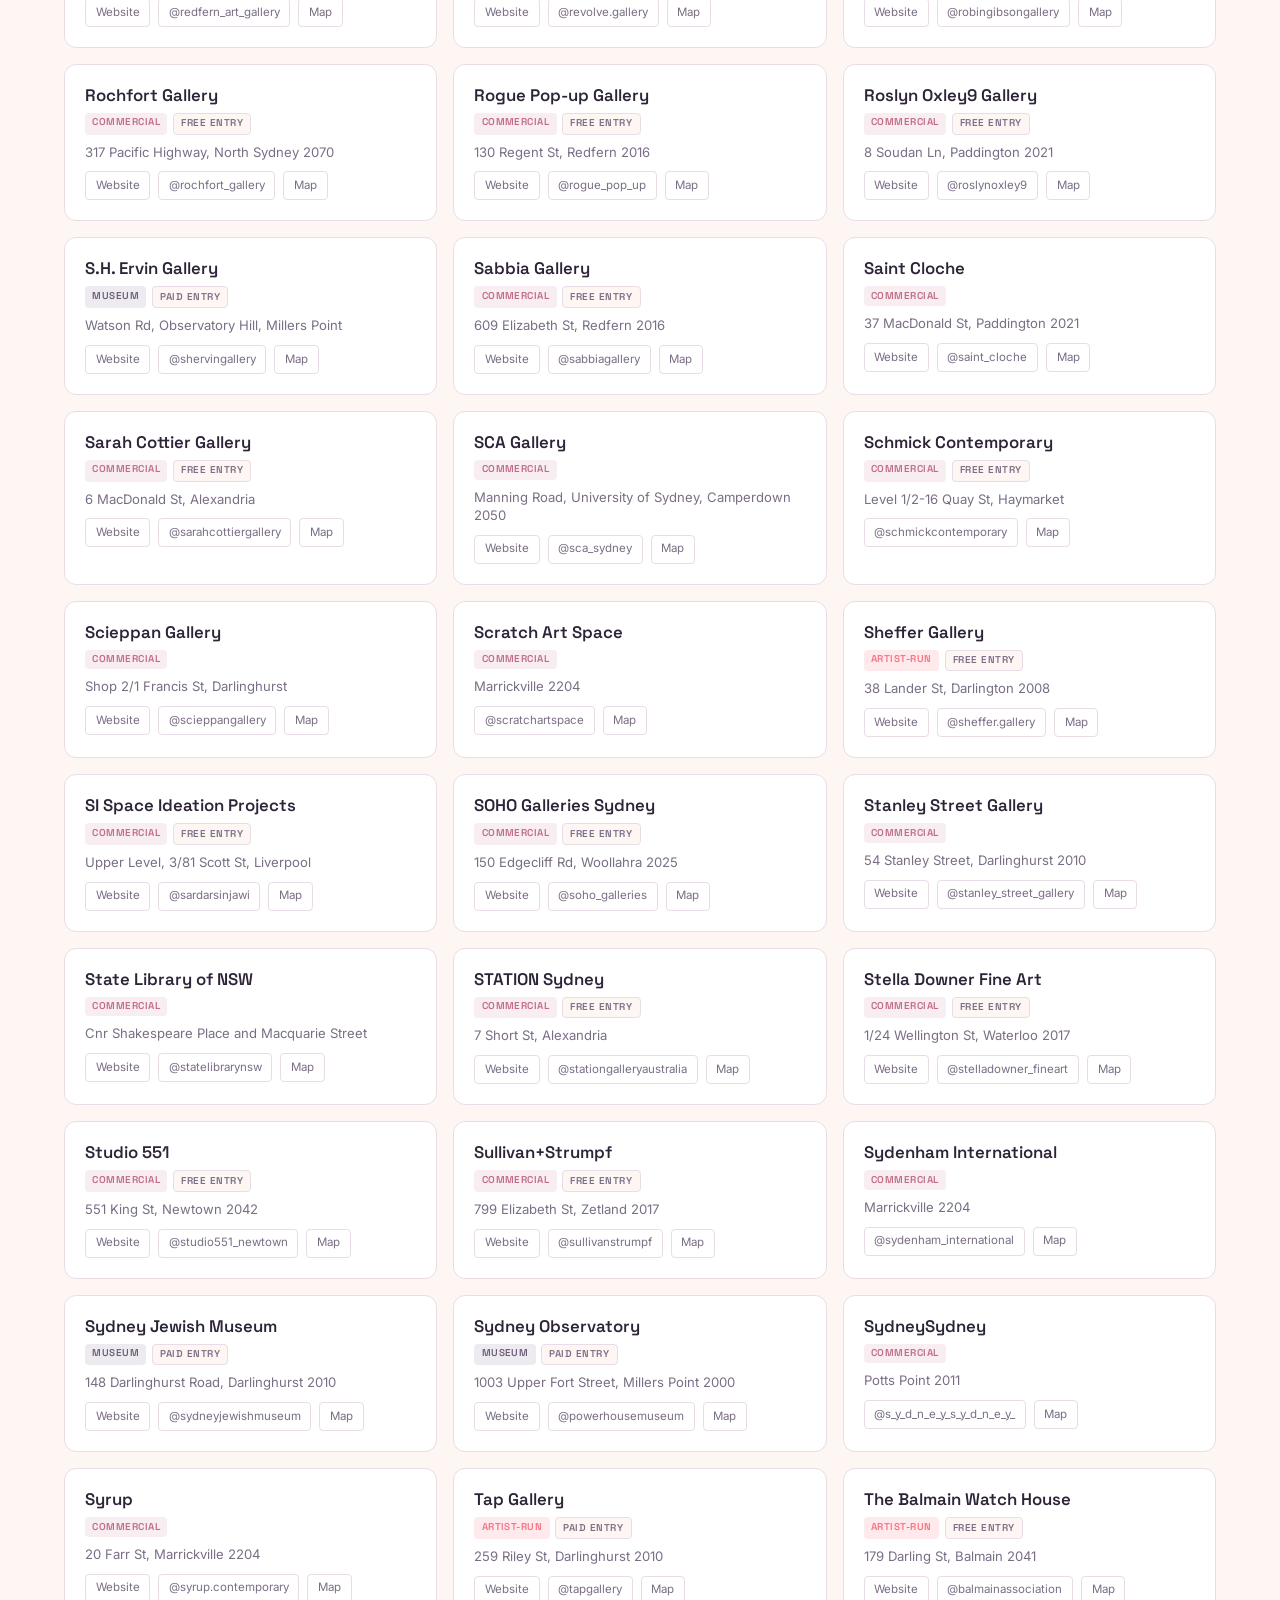
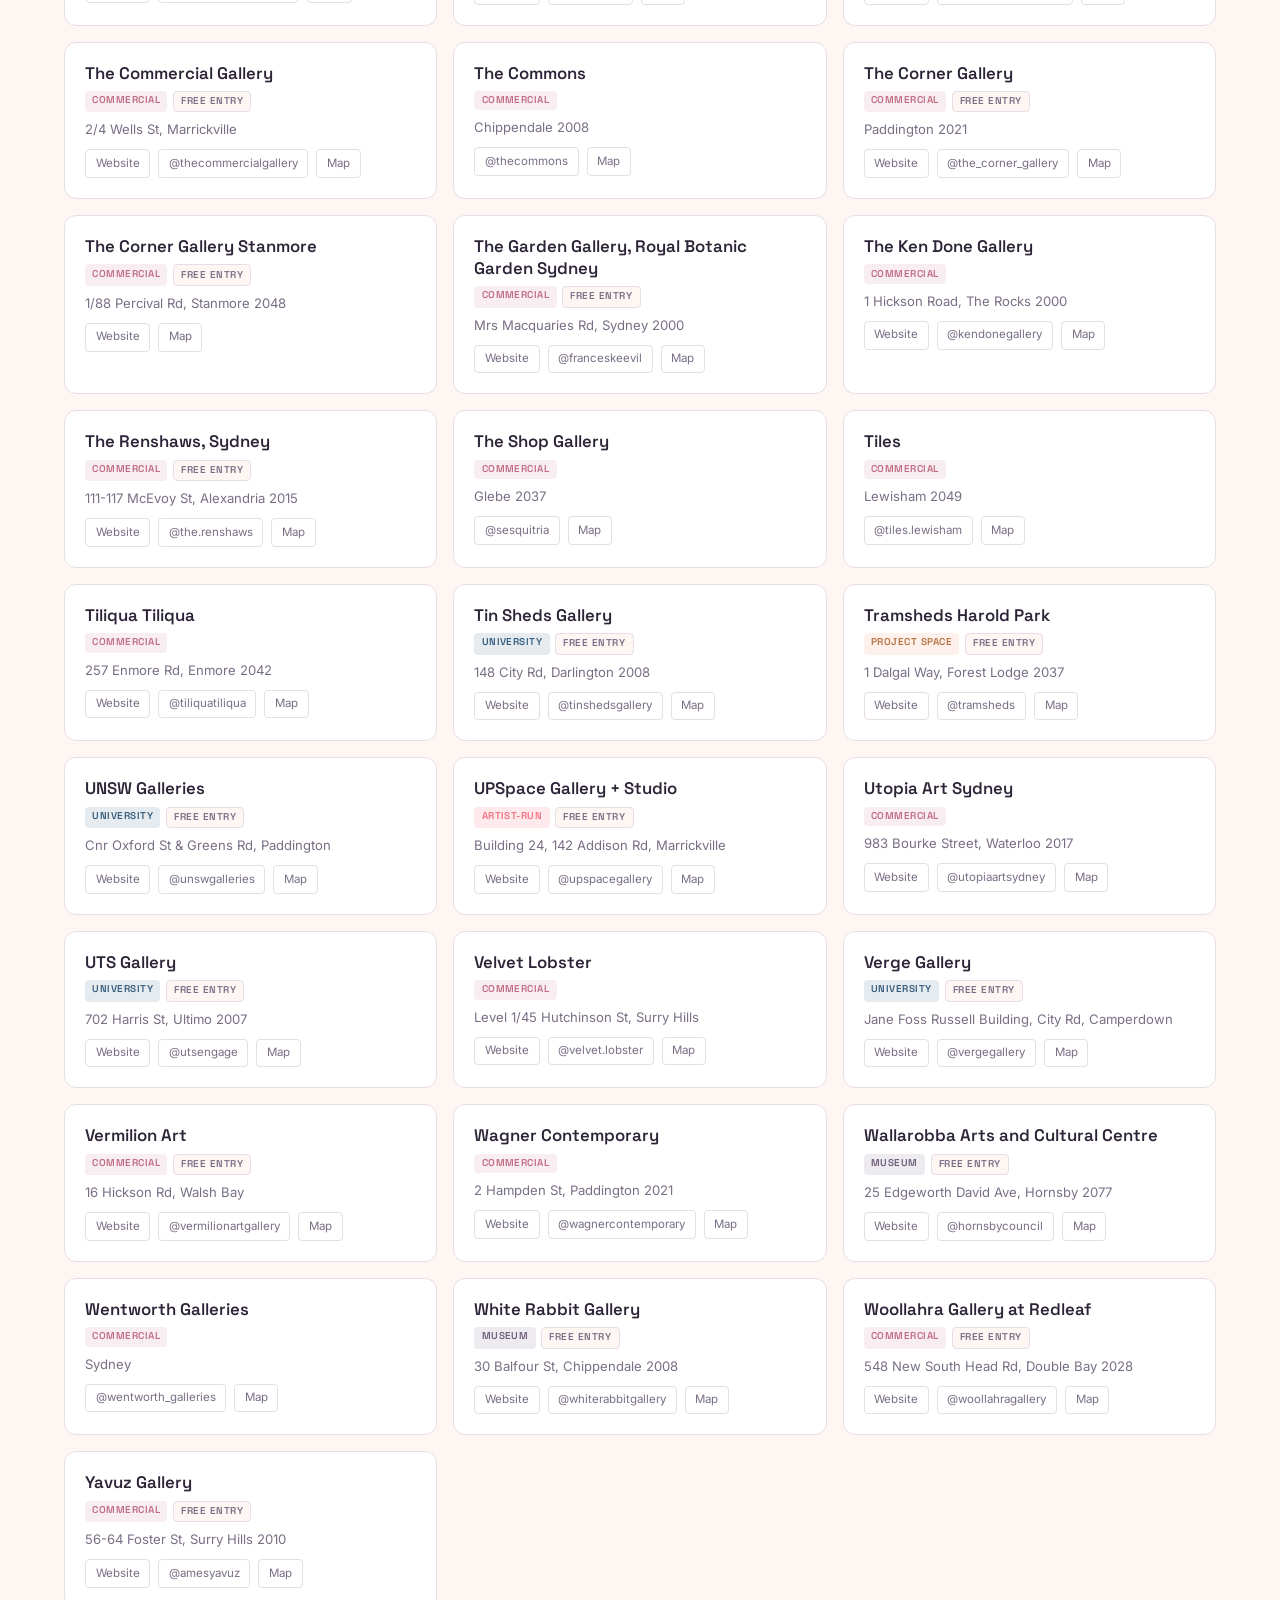
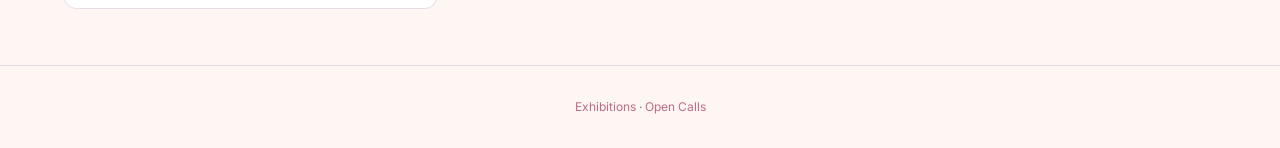
==== commit ea65f4d4: "update mobile" ====
--- a/docs/galleries.html
+++ b/docs/galleries.html
@@ -4,7 +4,7 @@
   <meta charset="UTF-8">
   <meta name="viewport" content="width=device-width, initial-scale=1.0">
   <title>Gallery Directory · Art Openings Sydney</title>
-  <link rel="stylesheet" href="style.css?v=3">
+  <link rel="stylesheet" href="style.css?v=7">
   <link rel="preconnect" href="https://fonts.googleapis.com">
   <link href="https://fonts.googleapis.com/css2?family=Space+Grotesk:wght@400;500;600;700&family=Inter:wght@400;500;600&display=swap" rel="stylesheet">
 </head>
@@ -22,27 +22,32 @@
   </header>
 
   <section class="filters-bar">
-    <div class="filters-inner">
-      <div class="filter-group">
-        <input type="text" id="search" class="filter-input" placeholder="Search galleries...">
-      </div>
-      <div class="filter-group">
-        <select id="filter-type" class="filter-select">
-          <option value="">All types</option>
-          <option value="commercial">Commercial</option>
-          <option value="ari">Artist-run</option>
-          <option value="museum">Museum / Institution</option>
-          <option value="university">University</option>
-          <option value="project_space">Project space</option>
-        </select>
-      </div>
-      <div class="filter-group">
-        <select id="filter-suburb" class="filter-select">
-          <option value="">All suburbs</option>
-        </select>
-      </div>
-      <div class="filter-group">
-        <span id="gallery-count" class="gallery-count"></span>
+    <div class="filters-top">
+      <input type="text" id="search" class="filter-input" placeholder="Search galleries...">
+      <button id="btn-filter-toggle" class="btn-filter-toggle" aria-expanded="false" aria-controls="filters-panel">
+        <svg width="16" height="16" viewBox="0 0 16 16" fill="none"><path d="M1 3h14M4 8h8M6 13h4" stroke="currentColor" stroke-width="1.5" stroke-linecap="round"/></svg>
+        <span>Filters</span>
+        <span id="filter-badge" class="filter-badge" hidden></span>
+      </button>
+    </div>
+    <div id="filters-panel" class="filters-panel">
+      <div class="filters-inner">
+        <div class="filter-row">
+          <select id="filter-type" class="filter-select">
+            <option value="">All types</option>
+            <option value="commercial">Commercial</option>
+            <option value="ari">Artist-run</option>
+            <option value="museum">Museum / Institution</option>
+            <option value="university">University</option>
+            <option value="project_space">Project space</option>
+          </select>
+          <select id="filter-suburb" class="filter-select">
+            <option value="">All suburbs</option>
+          </select>
+        </div>
+        <div class="filter-group">
+          <span id="gallery-count" class="gallery-count"></span>
+        </div>
       </div>
     </div>
   </section>
@@ -56,7 +61,7 @@
     <p><a href="index.html">Exhibitions</a> &middot; <a href="https://artsydney.github.io/art-grants-dashboard/" target="_blank">Open Calls</a></p>
   </footer>
 
-  <script src="galleries.js?v=2"></script>
+  <script src="galleries.js?v=3"></script>
   <script type='module' src='https://static.cloudflareinsights.com/beacon.min.js' data-cf-beacon='{"token": "fd171a49b3674abab750954be78efce2"}'></script>
 </body>
 </html>
--- a/docs/style.css
+++ b/docs/style.css
@@ -105,18 +105,37 @@
 .filters-bar {
   background: white;
   border-bottom: 1px solid var(--border);
-  padding: 0.75rem 1.5rem;
   position: sticky;
   top: 60px;
   z-index: 90;
 }
 
+.filters-top {
+  max-width: 1200px;
+  margin: 0 auto;
+  padding: 0.75rem 1.5rem;
+  display: flex;
+  align-items: center;
+  gap: 0.5rem;
+}
+
+.filters-panel {
+  border-top: 1px solid var(--border);
+}
+
 .filters-inner {
   max-width: 1200px;
   margin: 0 auto;
+  padding: 0.5rem 1.5rem 0.75rem;
   display: flex;
   align-items: center;
   gap: 1rem;
+  flex-wrap: wrap;
+}
+
+.filter-row {
+  display: flex;
+  gap: 0.5rem;
   flex-wrap: wrap;
 }
 
@@ -129,6 +148,7 @@
   background: var(--snow);
   color: var(--text);
   min-width: 200px;
+  flex: 1;
   transition: border-color 0.15s;
 }
 
@@ -151,10 +171,12 @@
 
 .filter-toggles {
   display: flex;
-  gap: 1rem;
-}
-
-.toggle-label {
+  gap: 0.5rem;
+  flex-wrap: wrap;
+}
+
+/* Chip-style toggle labels for better touch targets */
+.toggle-chip {
   display: flex;
   align-items: center;
   gap: 0.35rem;
@@ -162,10 +184,43 @@
   color: var(--text-muted);
   cursor: pointer;
   user-select: none;
-}
-
-.toggle-label input[type="checkbox"] {
+  padding: 0.4rem 0.65rem;
+  border: 1px solid var(--border);
+  border-radius: 20px;
+  background: var(--snow);
+  transition: all 0.15s;
+}
+
+.toggle-chip:has(input:checked) {
+  border-color: var(--mauve);
+  background: var(--mauve-dim);
+  color: var(--mauve);
+}
+
+.toggle-chip input[type="checkbox"] {
   accent-color: var(--mauve);
+  width: 14px;
+  height: 14px;
+}
+
+/* Filter toggle button - hidden on desktop, visible on mobile */
+.btn-filter-toggle {
+  display: none;
+}
+
+.filter-badge {
+  display: inline-flex;
+  align-items: center;
+  justify-content: center;
+  background: var(--coral);
+  color: white;
+  font-size: 0.65rem;
+  font-weight: 700;
+  min-width: 18px;
+  height: 18px;
+  border-radius: 9px;
+  padding: 0 5px;
+  margin-left: 2px;
 }
 
 .btn-calendar {
@@ -199,6 +254,7 @@
 
 /* ---- Exhibition grid (list view) ---- */
 .exhibition-grid {
+  min-height: 400px;
   display: grid;
   grid-template-columns: repeat(auto-fill, minmax(340px, 1fr));
   gap: 1rem;
@@ -653,6 +709,8 @@
   color: var(--text-muted);
   border-top: 1px solid var(--border);
   margin-top: 2rem;
+  /* Prevent CLS by reserving space */
+  min-height: 80px;
 }
 
 .site-footer a {
@@ -666,19 +724,92 @@
 
 /* ---- Responsive ---- */
 @media (max-width: 768px) {
+  .site-header {
+    padding: 0.85rem 1rem;
+  }
+
   .site-title { font-size: 1.2rem; }
+
+  /* Filters bar: use auto top based on header */
+  .filters-bar {
+    top: 0;
+    position: sticky;
+  }
+
+  .filters-top {
+    padding: 0.6rem 1rem;
+  }
+
+  /* Show the filter toggle button on mobile */
+  .btn-filter-toggle {
+    display: flex;
+    align-items: center;
+    gap: 0.35rem;
+    font-family: var(--font-display);
+    font-size: 0.8rem;
+    font-weight: 600;
+    padding: 0.5rem 0.75rem;
+    border: 1px solid var(--border);
+    border-radius: var(--radius);
+    background: var(--snow);
+    color: var(--text-muted);
+    cursor: pointer;
+    transition: all 0.15s;
+    white-space: nowrap;
+    flex-shrink: 0;
+    -webkit-tap-highlight-color: transparent;
+  }
+
+  .btn-filter-toggle[aria-expanded="true"] {
+    border-color: var(--mauve);
+    color: var(--mauve);
+    background: var(--mauve-dim);
+  }
+
+  /* Collapsible filter panel */
+  .filters-panel {
+    display: grid;
+    grid-template-rows: 0fr;
+    transition: grid-template-rows 0.25s ease;
+    border-top: none;
+  }
+
+  .filters-panel > .filters-inner {
+    overflow: hidden;
+  }
+
+  .filters-panel.open {
+    grid-template-rows: 1fr;
+    border-top: 1px solid var(--border);
+  }
 
   .filters-inner {
     flex-direction: column;
     align-items: stretch;
-    gap: 0.5rem;
-  }
-
-  .filter-input { min-width: 0; width: 100%; }
-  .filter-select { width: 100%; }
+    gap: 0.6rem;
+    padding: 0.6rem 1rem 0.85rem;
+  }
+
+  .filter-input { min-width: 0; width: 100%; font-size: 16px; }
+  .filter-select { width: 100%; font-size: 16px; padding: 0.55rem 0.75rem; }
+  .filter-row { flex-direction: column; gap: 0.5rem; width: 100%; }
+  .filter-row .filter-select { width: 100%; }
   .filter-group { width: 100%; }
 
+  .filter-toggles {
+    gap: 0.4rem;
+  }
+
+  .toggle-chip {
+    font-size: 0.78rem;
+    padding: 0.45rem 0.7rem;
+  }
+
   .exhibition-grid {
+    grid-template-columns: 1fr;
+  }
+
+  .gallery-grid {
     grid-template-columns: 1fr;
   }
 
@@ -704,7 +835,7 @@
 
   .agenda-item {
     font-size: 0.8rem;
-    padding: 0.35rem 0.5rem;
+    padding: 0.45rem 0.6rem;
     border-left: 3px solid var(--mauve);
     margin-bottom: 0.25rem;
     background: white;
@@ -719,12 +850,20 @@
     color: var(--text);
     text-decoration: none;
   }
+
+  /* Better popup sizing on mobile */
+  .popup-content {
+    width: 94%;
+    max-height: 85vh;
+    padding: 1.25rem;
+  }
 }
 
 @media (max-width: 480px) {
   .header-inner { padding: 0; }
-  .content { padding: 1rem; }
+  .content { padding: 0.75rem; }
   .ex-card { padding: 1rem; }
+  .site-tagline { display: none; }
 }
 
 /* ---- Reduced motion ---- */
@@ -879,3 +1018,30 @@
   background: var(--purple);
   color: white;
 }
+
+.cal-overflow {
+  background: white;
+  border: 1px solid var(--border);
+  border-radius: var(--radius);
+  box-shadow: 0 4px 12px rgba(0,0,0,0.12);
+  z-index: 999;
+  min-width: 200px;
+  max-width: 280px;
+  padding: 0.25rem 0;
+  font-family: var(--font-body);
+}
+
+.cal-overflow-item {
+  padding: 0.5rem 0.75rem;
+  font-size: 0.78rem;
+  color: var(--text);
+  cursor: pointer;
+  white-space: nowrap;
+  overflow: hidden;
+  text-overflow: ellipsis;
+}
+
+.cal-overflow-item:hover {
+  background: var(--snow);
+  color: var(--coral);
+}
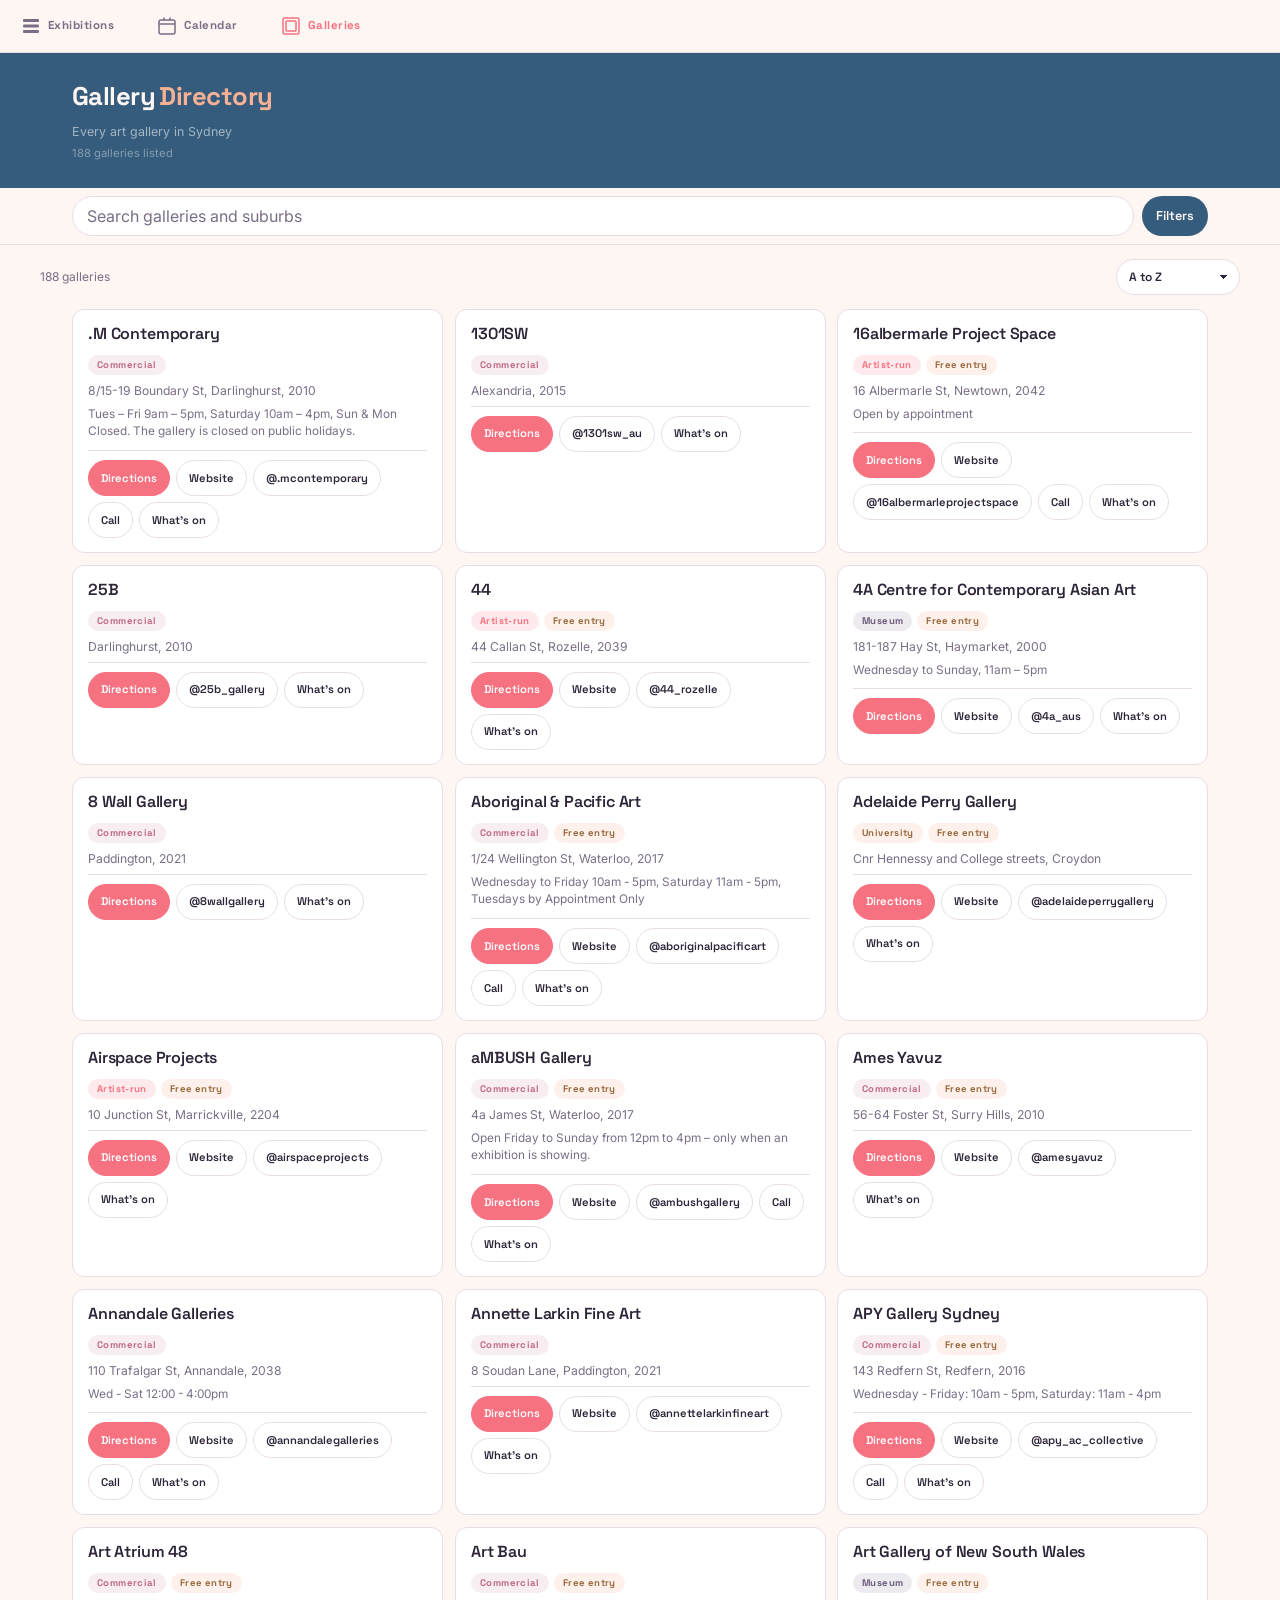
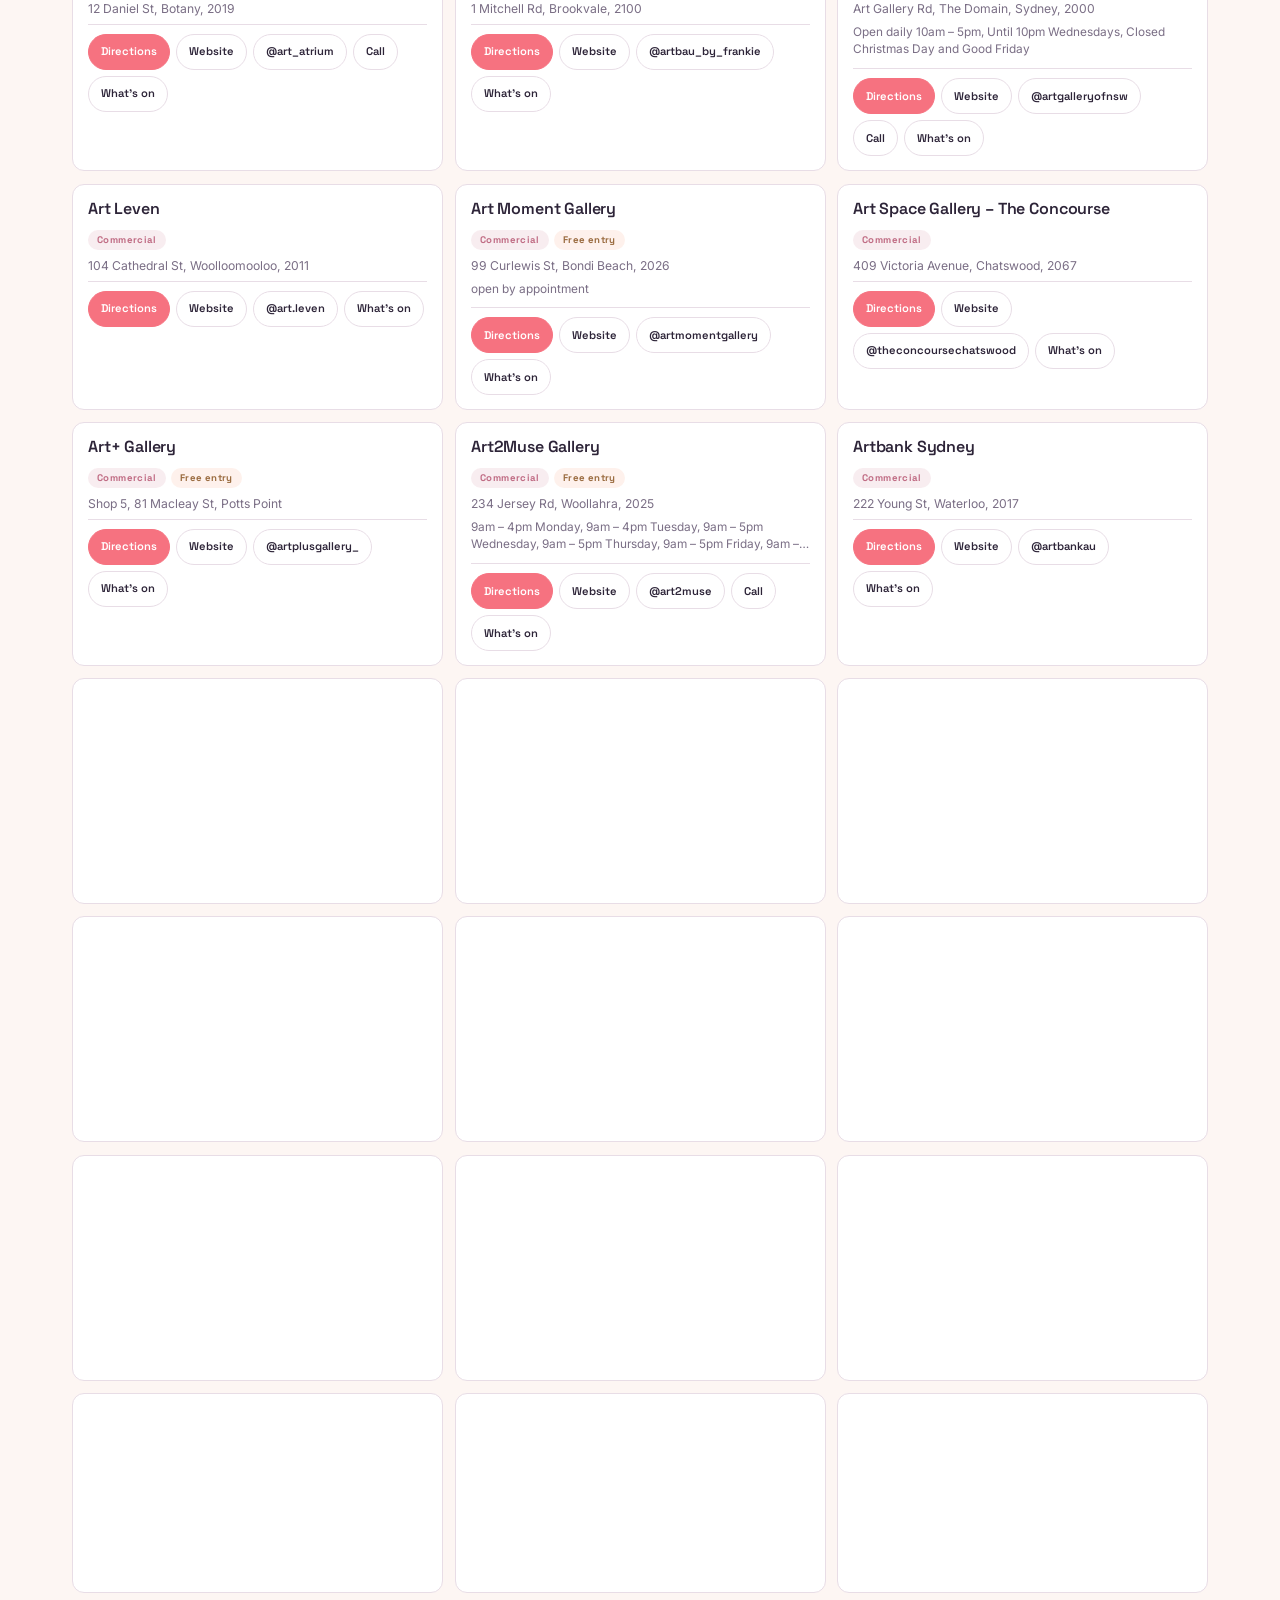
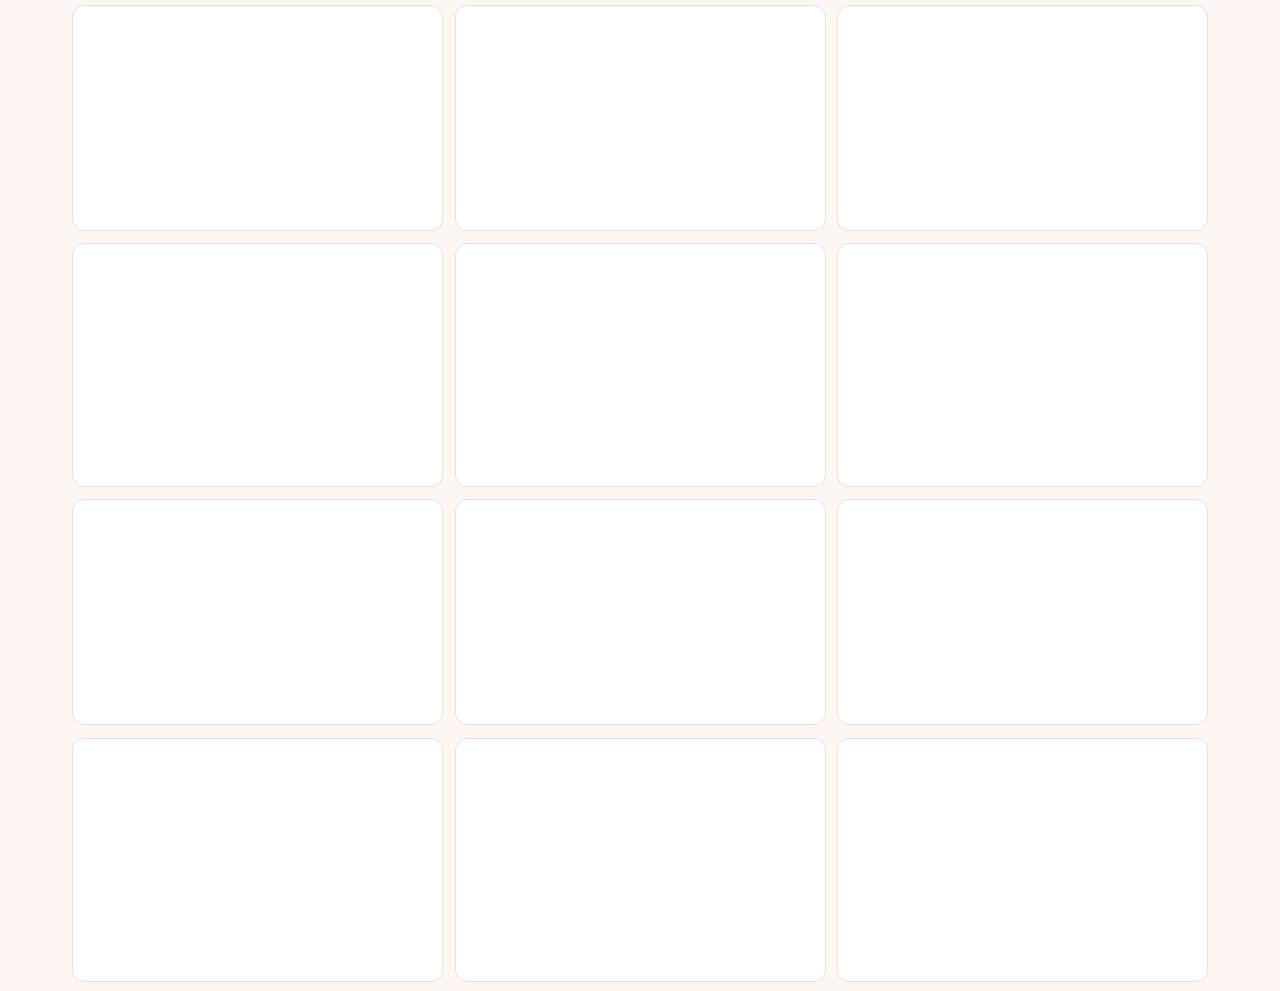
==== commit fcae7ca4: "update" ====
--- a/docs/galleries.html
+++ b/docs/galleries.html
@@ -1,67 +1,654 @@
 <!DOCTYPE html>
 <html lang="en">
 <head>
-  <meta charset="UTF-8">
-  <meta name="viewport" content="width=device-width, initial-scale=1.0">
-  <title>Gallery Directory · Art Openings Sydney</title>
-  <link rel="stylesheet" href="style.css?v=7">
-  <link rel="preconnect" href="https://fonts.googleapis.com">
-  <link href="https://fonts.googleapis.com/css2?family=Space+Grotesk:wght@400;500;600;700&family=Inter:wght@400;500;600&display=swap" rel="stylesheet">
+<meta charset="UTF-8">
+<meta name="viewport" content="width=device-width, initial-scale=1.0, viewport-fit=cover">
+<title>Gallery Directory · Art Openings Sydney</title>
+<link rel="preconnect" href="https://fonts.googleapis.com">
+<link rel="preconnect" href="https://fonts.gstatic.com" crossorigin>
+<link href="https://fonts.googleapis.com/css2?family=Space+Grotesk:wght@500;600;700&family=Inter:wght@400;500&display=swap" rel="stylesheet">
+<style>
+/* ══ Gallery Directory — mobile-first mockup ══════════════════════════════════
+   Shares the shell and tokens of the exhibitions mockup. The one addition is
+   distance: 151 of 187 galleries carry lat/long, which makes "nearest first"
+   the most useful sort on a phone you are holding in Paddington.
+   ═════════════════════════════════════════════════════════════════════════ */
+
+:root{
+  --peach:#F8B195; --coral:#F67280; --mauve:#C06C84; --purple:#6C5B7B; --navy:#355C7D;
+  --peach-dim:rgba(248,177,149,.18); --coral-dim:rgba(246,114,128,.15);
+  --mauve-dim:rgba(192,108,132,.12); --purple-dim:rgba(108,91,123,.12);
+  --snow:#FDF6F3; --snow-card:#FFFFFF;
+  --text:#2D2438; --text-muted:#7A6E85; --border:#E8DDE6;
+  --red:#E74C5E; --red-dim:rgba(231,76,94,.12);
+  --radius:8px; --radius-lg:12px;
+  --font-display:'Space Grotesk',system-ui,sans-serif;
+  --font-body:'Inter',system-ui,sans-serif;
+  --shadow-md:0 4px 12px rgba(53,92,125,.1);
+  --tap:44px; --bar:56px;
+  --dock:calc(60px + env(safe-area-inset-bottom));
+}
+*,*::before,*::after{box-sizing:border-box;margin:0;padding:0}
+[hidden]{display:none !important}
+html{-webkit-text-size-adjust:100%}
+body{
+  font-family:var(--font-body); background:var(--snow); color:var(--text);
+  line-height:1.5; -webkit-font-smoothing:antialiased;
+  padding-bottom:var(--dock); overscroll-behavior-y:none;
+}
+.wrap{max-width:1200px; margin-inline:auto; padding-inline:clamp(14px,4vw,32px)}
+:focus-visible{outline:2px solid var(--coral); outline-offset:2px; border-radius:6px}
+
+.mast{background:var(--navy); color:var(--snow); padding:14px 0 18px}
+.site-title{font-family:var(--font-display); font-size:1.3rem; font-weight:700; letter-spacing:-.02em}
+.site-title .accent{color:var(--peach); margin-left:.15em}
+.site-tagline{font-size:.78rem; color:rgba(255,255,255,.55); margin-top:8px}
+.meta{font-size:.7rem; color:rgba(255,255,255,.4); margin-top:3px}
+.icon-btn{
+  width:var(--tap); height:var(--tap); min-width:var(--tap); border-radius:50%;
+  background:rgba(255,255,255,.1); border:1px solid rgba(255,255,255,.2);
+  color:var(--snow); cursor:pointer; font-size:15px; display:grid; place-items:center;
+}
+
+.filterbar{
+  position:sticky; top:0; z-index:30;
+  background:color-mix(in srgb, var(--snow) 94%, transparent);
+  backdrop-filter:blur(12px); -webkit-backdrop-filter:blur(12px);
+  border-bottom:1px solid var(--border);
+}
+.filterbar-inner{display:flex; gap:8px; align-items:center; height:var(--bar)}
+#search{
+  flex:1; min-width:0; height:40px; padding:0 14px;
+  font-size:16px; font-family:inherit; background:var(--snow-card); color:var(--text);
+  border:1px solid var(--border); border-radius:999px;
+}
+#search::placeholder{color:var(--text-muted)}
+.filter-btn{
+  height:40px; padding:0 14px; flex:0 0 auto;
+  display:inline-flex; align-items:center; gap:7px;
+  font-family:var(--font-display); font-size:.8rem; font-weight:600;
+  background:var(--navy); color:var(--snow); border:none; border-radius:999px; cursor:pointer;
+}
+.badge-n{background:var(--coral); color:#fff; border-radius:999px; min-width:18px; height:18px;
+         display:grid; place-items:center; font-size:.62rem; padding:0 5px}
+
+.resultbar{display:flex; align-items:center; justify-content:space-between; gap:10px; padding:14px 0 2px}
+#result-count{font-size:.75rem; color:var(--text-muted)}
+#sort{
+  font-family:var(--font-display); font-size:.75rem; font-weight:600;
+  height:36px; padding:0 30px 0 12px;
+  border:1px solid var(--border); border-radius:999px;
+  background:var(--snow-card); color:var(--text); appearance:none;
+  background-image:linear-gradient(45deg,transparent 50%,currentColor 50%),linear-gradient(135deg,currentColor 50%,transparent 50%);
+  background-position:calc(100% - 15px) 15px, calc(100% - 11px) 15px;
+  background-size:4px 4px,4px 4px; background-repeat:no-repeat;
+}
+.geo-note{font-size:.72rem; color:var(--text-muted); padding:8px 0 0}
+
+.gallery-grid{display:grid; gap:12px; padding:12px 0 8px;
+              grid-template-columns:repeat(auto-fill,minmax(min(100%,310px),1fr))}
+.g-card{
+  background:var(--snow-card); border:1px solid var(--border); border-radius:var(--radius-lg);
+  padding:14px 15px;
+  content-visibility:auto; contain-intrinsic-size:auto 200px;
+}
+.g-top{display:flex; align-items:flex-start; justify-content:space-between; gap:10px; margin-bottom:6px}
+.g-card h3{font-family:var(--font-display); font-size:1rem; font-weight:600; line-height:1.25; letter-spacing:-.01em}
+.g-dist{font-family:var(--font-display); font-size:.72rem; font-weight:700; color:var(--coral); white-space:nowrap}
+.pill{display:inline-block; font-family:var(--font-display); font-size:.6rem; font-weight:700;
+      letter-spacing:.04em; padding:3px 9px; border-radius:999px; margin-right:5px; margin-bottom:7px}
+.pill.commercial{background:var(--mauve-dim); color:var(--mauve)}
+.pill.ari{background:var(--coral-dim); color:var(--coral)}
+.pill.museum{background:var(--purple-dim); color:var(--purple)}
+.pill.university{background:var(--peach-dim); color:#9a6b3f}
+.pill.project_space{background:var(--red-dim); color:var(--red)}
+.pill.free{background:var(--peach-dim); color:#9a6b3f}
+.g-addr{font-size:.76rem; color:var(--text-muted); margin-bottom:5px}
+.g-hours{font-size:.74rem; color:var(--text-muted); margin-bottom:9px;
+         display:-webkit-box; -webkit-line-clamp:2; -webkit-box-orient:vertical; overflow:hidden}
+.g-actions{display:flex; flex-wrap:wrap; gap:6px; padding-top:9px; border-top:1px solid var(--border)}
+.act{
+  min-height:36px; padding:0 12px; display:inline-flex; align-items:center;
+  border:1px solid var(--border); border-radius:999px; background:var(--snow-card);
+  color:var(--text); cursor:pointer; text-decoration:none;
+  font-family:var(--font-display); font-size:.7rem; font-weight:600;
+}
+.act.primary{background:var(--coral); border-color:var(--coral); color:#fff}
+.act:hover{border-color:var(--mauve)}
+
+.no-results{text-align:center; padding:52px 0; color:var(--text-muted)}
+.no-results p{font-size:1rem; margin-bottom:4px}
+.no-results .sub{font-size:.82rem}
+.btn-ghost{
+  min-height:var(--tap); padding:0 20px; border-radius:999px; cursor:pointer; margin-top:14px;
+  font-family:var(--font-display); font-size:.78rem; font-weight:600;
+  background:var(--snow-card); color:var(--text); border:1px solid var(--border);
+}
+
+.sheet-backdrop{position:fixed; inset:0; background:rgba(45,36,56,.45); z-index:60}
+.sheet{
+  position:fixed; left:0; right:0; bottom:0; z-index:61;
+  background:var(--snow); border-top-left-radius:20px; border-top-right-radius:20px;
+  max-height:88dvh; display:flex; flex-direction:column;
+  box-shadow:0 -8px 40px rgba(45,36,56,.25);
+  animation:rise .22s cubic-bezier(.32,.72,0,1);
+}
+@keyframes rise{from{transform:translateY(100%)}to{transform:translateY(0)}}
+.sheet-grip{width:38px; height:4px; border-radius:999px; background:var(--border); margin:10px auto 2px}
+.sheet-head{display:flex; align-items:center; justify-content:space-between; padding:6px 18px 10px}
+.sheet-head h2{font-family:var(--font-display); font-size:1.05rem}
+.sheet-body{overflow-y:auto; -webkit-overflow-scrolling:touch; padding:0 18px 14px; flex:1 1 auto}
+.sheet-foot{display:flex; gap:10px; padding:12px 18px calc(12px + env(safe-area-inset-bottom));
+            border-top:1px solid var(--border); background:var(--snow)}
+.fgroup{padding:14px 0; border-bottom:1px solid var(--border)}
+.fgroup:last-child{border-bottom:none}
+.fgroup > h3{font-family:var(--font-display); font-size:.85rem; font-weight:600; margin-bottom:9px}
+.fsub{font-size:.74rem; color:var(--text-muted); margin-bottom:8px}
+.chips{display:flex; flex-wrap:wrap; gap:7px}
+.chip{
+  min-height:36px; padding:0 13px; display:inline-flex; align-items:center; gap:6px;
+  font-family:var(--font-display); font-size:.75rem; font-weight:600;
+  border-radius:999px; cursor:pointer; white-space:nowrap;
+  background:var(--snow-card); color:var(--text-muted); border:1px solid var(--border);
+}
+.chip .n{font-size:.65rem; opacity:.7}
+.chip[aria-pressed="true"]{background:var(--navy); color:var(--snow); border-color:var(--navy)}
+.chip.part[aria-pressed="false"]{border-color:var(--mauve); color:var(--mauve)}
+.link-btn{
+  background:none; border:none; cursor:pointer; padding:8px 0; min-height:var(--tap);
+  font-family:var(--font-display); font-size:.75rem; font-weight:600; color:var(--navy);
+  text-decoration:underline; text-underline-offset:3px;
+}
+.rowtoggle{display:flex; align-items:center; justify-content:space-between; gap:12px;
+           min-height:var(--tap); cursor:pointer; font-size:.9rem}
+.rowtoggle input{width:22px; height:22px; accent-color:var(--coral)}
+.btn-primary{
+  flex:1; min-height:var(--tap); border:none; border-radius:999px; cursor:pointer;
+  font-family:var(--font-display); font-size:.82rem; font-weight:600;
+  background:var(--coral); color:#fff;
+}
+
+.tabbar{
+  position:fixed; left:0; right:0; bottom:0; z-index:40;
+  display:grid; grid-template-columns:repeat(3,1fr);
+  background:color-mix(in srgb, var(--snow) 96%, transparent);
+  backdrop-filter:blur(12px); -webkit-backdrop-filter:blur(12px);
+  border-top:1px solid var(--border); padding-bottom:env(safe-area-inset-bottom);
+}
+.tab{
+  min-height:60px; background:none; border:none; cursor:pointer; text-decoration:none;
+  display:flex; flex-direction:column; align-items:center; justify-content:center; gap:3px;
+  font-family:var(--font-display); font-size:.62rem; font-weight:700; letter-spacing:.04em;
+  color:var(--text-muted);
+}
+.tab svg{width:18px; height:18px}
+.tab[aria-selected="true"]{color:var(--coral)}
+.to-top{
+  position:fixed; right:14px; bottom:calc(var(--dock) + 12px); z-index:35;
+  width:var(--tap); height:var(--tap); border-radius:50%; cursor:pointer;
+  background:var(--navy); color:var(--snow); border:none; font-size:16px; box-shadow:var(--shadow-md);
+}
+@media (min-width:760px){
+  .mast{padding:24px 0 26px}
+  .site-title{font-size:1.6rem}
+  .tabbar{position:sticky; top:0; grid-template-columns:repeat(3,max-content);
+          border-top:none; border-bottom:1px solid var(--border); z-index:41}
+  .tab{min-height:52px; flex-direction:row; gap:8px; padding:0 22px; font-size:.72rem}
+  body{padding-bottom:0}
+  .to-top{bottom:22px}
+}
+@media (prefers-reduced-motion:reduce){
+  *{animation-duration:.01ms !important; transition-duration:.01ms !important}
+}
+</style>
 </head>
 <body>
-  <header class="site-header">
-    <div class="header-inner">
-      <div class="header-brand">
-        <h1 class="site-title">Gallery<span class="accent">Directory</span></h1>
-        <p class="site-tagline">Every art gallery in Sydney</p>
-      </div>
-      <div class="header-actions">
-        <a href="index.html" class="btn-back">&larr; Exhibitions</a>
-      </div>
+
+<nav class="tabbar" role="tablist">
+  <a class="tab" href="index_optA.html">
+    <svg viewBox="0 0 18 18" fill="none"><rect x="1" y="2" width="16" height="3" rx="1" fill="currentColor"/><rect x="1" y="7.5" width="16" height="3" rx="1" fill="currentColor"/><rect x="1" y="13" width="16" height="3" rx="1" fill="currentColor"/></svg>
+    Exhibitions</a>
+  <a class="tab" href="index_optA.html#calendar">
+    <svg viewBox="0 0 18 18" fill="none"><rect x="1" y="3" width="16" height="14" rx="2" stroke="currentColor" stroke-width="1.5"/><line x1="1" y1="7" x2="17" y2="7" stroke="currentColor" stroke-width="1.5"/><line x1="6" y1="3" x2="6" y2="1" stroke="currentColor" stroke-width="1.5" stroke-linecap="round"/><line x1="12" y1="3" x2="12" y2="1" stroke="currentColor" stroke-width="1.5" stroke-linecap="round"/></svg>
+    Calendar</a>
+  <span class="tab" role="tab" aria-selected="true">
+    <svg viewBox="0 0 18 18" fill="none"><rect x="1" y="1" width="16" height="16" rx="1.5" stroke="currentColor" stroke-width="1.5"/><rect x="4" y="4" width="10" height="10" rx="1" stroke="currentColor" stroke-width="1.5"/></svg>
+    Galleries</span>
+</nav>
+
+<header class="mast">
+  <div class="wrap">
+    <h1 class="site-title">Gallery<span class="accent">Directory</span></h1>
+    <p class="site-tagline">Every art gallery in Sydney</p>
+    <p class="meta" id="meta">Loading…</p>
+  </div>
+</header>
+
+<div class="filterbar">
+  <div class="wrap filterbar-inner">
+    <input id="search" type="search" placeholder="Search galleries and suburbs" aria-label="Search galleries">
+    <button class="filter-btn" id="open-filters">Filters<span class="badge-n" id="filter-badge" hidden>0</span></button>
+  </div>
+</div>
+
+<div class="wrap resultbar">
+  <span id="result-count"></span>
+  <select id="sort" aria-label="Sort galleries">
+    <option value="name">A to Z</option>
+    <option value="near">Nearest to me</option>
+    <option value="suburb">By suburb</option>
+  </select>
+</div>
+<div class="wrap"><p class="geo-note" id="geo-note" hidden></p></div>
+
+<main class="wrap">
+  <div id="gallery-list" class="gallery-grid"></div>
+  <div id="sentinel" style="height:1px"></div>
+  <div id="no-results" class="no-results" hidden>
+    <p>No galleries match those filters.</p>
+    <p class="sub">Loosen a filter, or clear the search.</p>
+    <button class="btn-ghost" id="empty-clear">Clear all filters</button>
+  </div>
+</main>
+
+<button class="to-top" id="to-top" aria-label="Back to top" hidden>↑</button>
+
+<div class="sheet-backdrop" id="sheet-backdrop" hidden></div>
+<aside class="sheet" id="sheet" role="dialog" aria-modal="true" aria-label="Filters" hidden>
+  <div class="sheet-grip"></div>
+  <div class="sheet-head">
+    <h2>Filters</h2>
+    <button class="icon-btn" id="sheet-close" style="background:var(--snow-card);border-color:var(--border);color:var(--text)" aria-label="Close filters">&times;</button>
+  </div>
+  <div class="sheet-body">
+    <div class="fgroup">
+      <h3>Kind of space</h3>
+      <div class="chips" id="type-chips"></div>
     </div>
-  </header>
-
-  <section class="filters-bar">
-    <div class="filters-top">
-      <input type="text" id="search" class="filter-input" placeholder="Search galleries...">
-      <button id="btn-filter-toggle" class="btn-filter-toggle" aria-expanded="false" aria-controls="filters-panel">
-        <svg width="16" height="16" viewBox="0 0 16 16" fill="none"><path d="M1 3h14M4 8h8M6 13h4" stroke="currentColor" stroke-width="1.5" stroke-linecap="round"/></svg>
-        <span>Filters</span>
-        <span id="filter-badge" class="filter-badge" hidden></span>
-      </button>
+    <div class="fgroup">
+      <h3>Where</h3>
+      <p class="fsub">Precincts select every suburb inside them.</p>
+      <div class="chips" id="precinct-chips"></div>
+      <button class="link-btn" id="toggle-suburbs">Pick individual suburbs</button>
+      <div class="chips" id="suburb-chips" hidden></div>
     </div>
-    <div id="filters-panel" class="filters-panel">
-      <div class="filters-inner">
-        <div class="filter-row">
-          <select id="filter-type" class="filter-select">
-            <option value="">All types</option>
-            <option value="commercial">Commercial</option>
-            <option value="ari">Artist-run</option>
-            <option value="museum">Museum / Institution</option>
-            <option value="university">University</option>
-            <option value="project_space">Project space</option>
-          </select>
-          <select id="filter-suburb" class="filter-select">
-            <option value="">All suburbs</option>
-          </select>
-        </div>
-        <div class="filter-group">
-          <span id="gallery-count" class="gallery-count"></span>
-        </div>
-      </div>
+    <div class="fgroup">
+      <label class="rowtoggle"><span>Free entry only</span><input type="checkbox" id="filter-free"></label>
+      <label class="rowtoggle"><span>Opening hours listed</span><input type="checkbox" id="filter-hours"></label>
+      <label class="rowtoggle"><span>Accessibility noted</span><input type="checkbox" id="filter-access"></label>
     </div>
-  </section>
-
-  <main class="content">
-    <div id="gallery-list" class="gallery-grid"></div>
-    <p id="no-results" class="no-results" hidden>No galleries match your filters.</p>
-  </main>
-
-  <footer class="site-footer">
-    <p><a href="index.html">Exhibitions</a> &middot; <a href="https://artsydney.github.io/art-grants-dashboard/" target="_blank">Open Calls</a></p>
-  </footer>
-
-  <script src="galleries.js?v=3"></script>
-  <script type='module' src='https://static.cloudflareinsights.com/beacon.min.js' data-cf-beacon='{"token": "fd171a49b3674abab750954be78efce2"}'></script>
+    <div class="fgroup">
+      <p class="fsub" style="margin:0">Entry and hours are only as good as what each gallery publishes. Ring ahead for anything time-critical.</p>
+    </div>
+  </div>
+  <div class="sheet-foot">
+    <button class="btn-ghost" id="sheet-clear" style="margin-top:0">Clear all</button>
+    <button class="btn-primary" id="sheet-apply">Show results</button>
+  </div>
+</aside>
+
+<script>
+/* ══ Gallery Directory — mockup logic, self-contained ═════════════════════ */
+
+const BATCH = 24;
+
+const TYPE_LABELS = {
+  commercial:"Commercial", ari:"Artist-run", museum:"Museum",
+  university:"University", project_space:"Project space",
+};
+
+const PRECINCTS = [
+  {id:"east", name:"East", suburbs:["Darlinghurst","Paddington","Woollahra","Potts Point","Woolloomooloo","Rushcutters Bay","Surry Hills","Elizabeth Bay","Kings Cross","Edgecliff","Double Bay","Bondi","Bondi Junction","Waverley","Randwick","Kensington","Bronte","Clovelly","Coogee","Vaucluse","Rose Bay"]},
+  {id:"city", name:"City", suburbs:["Sydney","Haymarket","The Rocks","Millers Point","Barangaroo","Pyrmont","Ultimo","Walsh Bay","Circular Quay","Dawes Point"]},
+  {id:"south", name:"South", suburbs:["Chippendale","Redfern","Waterloo","Zetland","Alexandria","Darlington","Eveleigh","Rosebery","Green Square","Botany","Mascot","St Peters","Sydenham","Erskineville"]},
+  {id:"west", name:"Inner West", suburbs:["Newtown","Enmore","Marrickville","Camperdown","Lewisham","Leichhardt","Annandale","Ashfield","Balmain","Glebe","Rozelle","Petersham","Stanmore","Dulwich Hill","Summer Hill","Forest Lodge","Croydon","Burwood","Strathfield","Concord","Tempe","Haberfield","Lilyfield","Birchgrove"]},
+  {id:"north", name:"North", suburbs:["Mosman","North Sydney","Crows Nest","Chatswood","Manly","Neutral Bay","Cremorne","Lane Cove","Willoughby","Artarmon","St Leonards","Kirribilli","Milsons Point","Balgowlah","Dee Why","Brookvale","Hornsby","Gordon","Killara","Lindfield","Roseville","Waverton","Cammeray"]},
+  {id:"far",  name:"Greater Sydney", suburbs:["Parramatta","Campbelltown","Penrith","Blacktown","Liverpool","Bankstown","Auburn","Granville","Rydalmere","Homebush","Sydney Olympic Park","Fairfield","Casula","Katoomba","Springwood","Windsor","Richmond","Wollongong","Newcastle"]},
+];
+
+const SUBURB_ALIASES = {"darlingurst":"Darlinghurst", "cbd":"Sydney"};
+
+const state = {
+  items:[], filtered:[], rendered:0,
+  search:"", sort:"name",
+  types:new Set(), suburbs:new Set(),
+  freeOnly:false, hoursOnly:false, accessOnly:false,
+  here:null,
+};
+
+const $ = (s) => document.querySelector(s);
+
+init();
+
+async function init(){
+  wire();
+  try{
+    // ETag does the cache-busting; the old ?v=Date.now() forced a fresh 95KB
+    // download on every single visit.
+    const res = await fetch("galleries.json");
+    const json = await res.json();
+    state.items = (json.galleries || []).map(normalise);
+    $("#meta").textContent = state.items.length + " galleries listed";
+  }catch(e){
+    $("#meta").textContent = "Couldn't load the directory. Reload, or try again shortly.";
+  }
+  const q = new URLSearchParams(location.search).get("q");
+  if(q){ $("#search").value = q; state.search = q.toLowerCase().trim(); }
+  buildTypeChips();
+  buildPrecinctChips();
+  buildSuburbChips();
+  render();
+}
+
+function normalise(g){
+  const raw = (g.suburb || "").trim();
+  const alias = SUBURB_ALIASES[raw.toLowerCase()];
+  return Object.assign({}, g, {suburb: alias || raw});
+}
+
+/* ── distance ─────────────────────────────────────────────────────────── */
+function haversineKm(a, b){
+  const R = 6371, toRad = (d) => d * Math.PI / 180;
+  const dLat = toRad(b.lat - a.lat), dLon = toRad(b.lon - a.lon);
+  const s = Math.sin(dLat/2)**2 +
+            Math.cos(toRad(a.lat)) * Math.cos(toRad(b.lat)) * Math.sin(dLon/2)**2;
+  return 2 * R * Math.asin(Math.sqrt(s));
+}
+function distanceOf(g){
+  if(!state.here || !g.latitude || !g.longitude) return null;
+  return haversineKm(state.here, {lat:g.latitude, lon:g.longitude});
+}
+function fmtDistance(km){
+  if(km === null) return "";
+  return km < 1 ? Math.round(km * 1000) + " m" : km.toFixed(km < 10 ? 1 : 0) + " km";
+}
+
+function requestLocation(){
+  const note = $("#geo-note");
+  if(!navigator.geolocation){
+    note.hidden = false;
+    note.textContent = "This browser can't share your location, so nearest-first isn't available.";
+    $("#sort").value = "name"; state.sort = "name"; render();
+    return;
+  }
+  note.hidden = false;
+  note.textContent = "Finding your location…";
+  navigator.geolocation.getCurrentPosition(
+    (pos) => {
+      state.here = {lat:pos.coords.latitude, lon:pos.coords.longitude};
+      const missing = state.items.filter((g) => !g.latitude || !g.longitude).length;
+      note.textContent = missing
+        ? "Sorted by distance. " + missing + " galleries have no coordinates and sit at the end."
+        : "Sorted by distance from where you are.";
+      render();
+    },
+    () => {
+      note.textContent = "Location access was declined, so the list stays alphabetical.";
+      $("#sort").value = "name"; state.sort = "name"; render();
+    },
+    {timeout:8000, maximumAge:300000}
+  );
+}
+
+/* ── filtering ────────────────────────────────────────────────────────── */
+function presentSuburbs(){
+  const c = {};
+  state.items.forEach((g) => { if(g.suburb) c[g.suburb] = (c[g.suburb] || 0) + 1; });
+  return Object.keys(c).sort((a,b) => c[b] - c[a] || a.localeCompare(b)).map((s) => ({name:s, n:c[s]}));
+}
+
+function passes(g){
+  if(state.types.size && !state.types.has(g.type)) return false;
+  if(state.suburbs.size && !state.suburbs.has(g.suburb)) return false;
+  if(state.freeOnly && g.entry !== "free") return false;
+  if(state.hoursOnly && !g.hours) return false;
+  if(state.accessOnly && !g.accessibility) return false;
+  if(state.search){
+    const hay = [g.name, g.suburb, g.address, g.instagram].join(" ").toLowerCase();
+    if(!hay.includes(state.search)) return false;
+  }
+  return true;
+}
+
+function sortItems(list){
+  const s = state.sort;
+  return list.slice().sort((a,b) => {
+    if(s === "suburb"){
+      const c = String(a.suburb || "~").localeCompare(String(b.suburb || "~"));
+      return c || String(a.name).localeCompare(String(b.name));
+    }
+    if(s === "near"){
+      const da = distanceOf(a), db = distanceOf(b);
+      if(da === null && db === null) return String(a.name).localeCompare(String(b.name));
+      if(da === null) return 1;      // no coordinates, sits at the end
+      if(db === null) return -1;
+      return da - db;
+    }
+    return String(a.name).localeCompare(String(b.name));
+  });
+}
+
+/* ── rendering ────────────────────────────────────────────────────────── */
+function render(){
+  state.filtered = sortItems(state.items.filter(passes));
+  state.rendered = 0;
+  $("#gallery-list").innerHTML = "";
+  $("#no-results").hidden = state.filtered.length > 0;
+  const n = state.filtered.length;
+  $("#result-count").textContent = n + (n === 1 ? " gallery" : " galleries");
+  renderMore();
+  updateBadge();
+}
+function renderMore(){
+  const slice = state.filtered.slice(state.rendered, state.rendered + BATCH);
+  const frag = document.createDocumentFragment();
+  slice.forEach((g) => frag.appendChild(createCard(g)));
+  $("#gallery-list").appendChild(frag);
+  state.rendered += slice.length;
+}
+new IntersectionObserver((e) => {
+  if(e[0].isIntersecting && state.rendered < state.filtered.length) renderMore();
+}, {rootMargin:"600px"}).observe($("#sentinel"));
+
+function createCard(g){
+  const card = document.createElement("article");
+  card.className = "g-card";
+  const dist = state.sort === "near" ? distanceOf(g) : null;
+  const addr = [g.address, g.suburb, g.postcode].filter(Boolean).join(", ");
+  const mapQ = encodeURIComponent(g.name + (addr ? ", " + addr : "") + ", Sydney NSW");
+
+  card.innerHTML =
+    '<div class="g-top">' +
+      '<h3>' + esc(g.name) + '</h3>' +
+      (dist !== null ? '<span class="g-dist">' + fmtDistance(dist) + '</span>' : "") +
+    '</div>' +
+    '<div>' +
+      (g.type ? '<span class="pill ' + esc(g.type) + '">' + esc(TYPE_LABELS[g.type] || g.type) + '</span>' : "") +
+      (g.entry === "free" ? '<span class="pill free">Free entry</span>' : "") +
+    '</div>' +
+    (addr ? '<div class="g-addr">' + esc(addr) + '</div>' : "") +
+    (g.hours ? '<div class="g-hours">' + esc(g.hours) + '</div>' : "") +
+    '<div class="g-actions">' +
+      '<a class="act primary" href="https://maps.google.com/?q=' + mapQ + '" target="_blank" rel="noopener">Directions</a>' +
+      (g.website ? '<a class="act" href="' + safeLink(g.website) + '" target="_blank" rel="noopener">Website</a>' : "") +
+      (g.instagram ? '<a class="act" href="https://instagram.com/' + encodeURIComponent(String(g.instagram).replace("@","")) + '" target="_blank" rel="noopener">' + esc(g.instagram) + '</a>' : "") +
+      (g.phone ? '<a class="act" href="tel:' + esc(String(g.phone).replace(/\s+/g,"")) + '">Call</a>' : "") +
+      '<a class="act" href="index_optA.html?q=' + encodeURIComponent(g.name) + '">What\u2019s on</a>' +
+    '</div>';
+  return card;
+}
+
+function esc(s){
+  return String(s == null ? "" : s).replace(/[&<>"']/g, (c) =>
+    ({"&":"&amp;","<":"&lt;",">":"&gt;",'"':"&quot;","'":"&#39;"}[c]));
+}
+function safeLink(url){
+  try{ const u = new URL(url); return (u.protocol === "https:" || u.protocol === "http:") ? url : "#"; }
+  catch(e){ return "#"; }
+}
+
+/* ── filter controls ──────────────────────────────────────────────────── */
+function buildTypeChips(){
+  const box = $("#type-chips");
+  box.innerHTML = "";
+  const counts = {};
+  state.items.forEach((g) => { counts[g.type] = (counts[g.type] || 0) + 1; });
+  Object.keys(TYPE_LABELS).forEach((t) => {
+    if(!counts[t]) return;
+    const b = document.createElement("button");
+    b.className = "chip"; b.type = "button"; b.dataset.type = t;
+    b.innerHTML = esc(TYPE_LABELS[t]) + '<span class="n">' + counts[t] + '</span>';
+    b.setAttribute("aria-pressed","false");
+    b.addEventListener("click", () => {
+      state.types.has(t) ? state.types.delete(t) : state.types.add(t);
+      b.setAttribute("aria-pressed", state.types.has(t));
+      render();
+    });
+    box.appendChild(b);
+  });
+}
+
+// Any present suburb the precinct lists don't cover, gathered so the precinct
+// row always adds up to the full set rather than silently dropping venues.
+function precinctList(){
+  const present = presentSuburbs().map((s) => s.name);
+  const mapped = new Set();
+  PRECINCTS.forEach((p) => p.suburbs.forEach((s) => mapped.add(s)));
+  const orphans = present.filter((s) => !mapped.has(s));
+  return orphans.length
+    ? PRECINCTS.concat([{id:"else", name:"Elsewhere", suburbs:orphans}])
+    : PRECINCTS;
+}
+
+function buildPrecinctChips(){
+  const box = $("#precinct-chips");
+  box.innerHTML = "";
+  const present = presentSuburbs().map((s) => s.name);
+  precinctList().forEach((p) => {
+    const mine = p.suburbs.filter((s) => present.includes(s));
+    if(!mine.length) return;
+    const n = state.items.filter((g) => mine.includes(g.suburb)).length;
+    const b = document.createElement("button");
+    b.className = "chip"; b.type = "button"; b.dataset.precinct = p.id;
+    b.innerHTML = esc(p.name) + '<span class="n">' + n + '</span>';
+    b.setAttribute("aria-pressed","false");
+    b.addEventListener("click", () => {
+      const all = mine.every((s) => state.suburbs.has(s));
+      mine.forEach((s) => all ? state.suburbs.delete(s) : state.suburbs.add(s));
+      syncAreaChips(); render();
+    });
+    box.appendChild(b);
+  });
+}
+
+function buildSuburbChips(){
+  const box = $("#suburb-chips");
+  box.innerHTML = "";
+  presentSuburbs().forEach((s) => {
+    const b = document.createElement("button");
+    b.className = "chip"; b.type = "button"; b.dataset.suburb = s.name;
+    b.innerHTML = esc(s.name) + '<span class="n">' + s.n + '</span>';
+    b.setAttribute("aria-pressed","false");
+    b.addEventListener("click", () => {
+      state.suburbs.has(s.name) ? state.suburbs.delete(s.name) : state.suburbs.add(s.name);
+      syncAreaChips(); render();
+    });
+    box.appendChild(b);
+  });
+}
+
+// Precinct reads as on only when all of its present suburbs are on, partial
+// when some are, so the two controls can never contradict each other.
+function syncAreaChips(){
+  const present = presentSuburbs().map((s) => s.name);
+  document.querySelectorAll("[data-suburb]").forEach((b) => {
+    b.setAttribute("aria-pressed", state.suburbs.has(b.dataset.suburb));
+  });
+  document.querySelectorAll("[data-precinct]").forEach((b) => {
+    const p = precinctList().find((x) => x.id === b.dataset.precinct);
+    const mine = p.suburbs.filter((s) => present.includes(s));
+    const on = mine.length && mine.every((s) => state.suburbs.has(s));
+    const some = mine.some((s) => state.suburbs.has(s));
+    b.setAttribute("aria-pressed", !!on);
+    b.classList.toggle("part", !on && some);
+  });
+}
+
+function activeCount(){
+  let n = state.types.size + state.suburbs.size;
+  if(state.freeOnly) n++;
+  if(state.hoursOnly) n++;
+  if(state.accessOnly) n++;
+  return n;
+}
+function updateBadge(){
+  const n = activeCount();
+  const b = $("#filter-badge");
+  b.hidden = n === 0; b.textContent = n;
+  $("#sheet-apply").textContent = "Show " + state.filtered.length + " result" + (state.filtered.length === 1 ? "" : "s");
+}
+
+let searchTimer;
+function wire(){
+  $("#search").addEventListener("input", (e) => {
+    clearTimeout(searchTimer);
+    const v = e.target.value.toLowerCase().trim();
+    searchTimer = setTimeout(() => { state.search = v; render(); }, 140);
+  });
+  $("#sort").addEventListener("change", (e) => {
+    state.sort = e.target.value;
+    if(state.sort === "near" && !state.here){ requestLocation(); return; }
+    if(state.sort !== "near") $("#geo-note").hidden = true;
+    render();
+  });
+  $("#filter-free").addEventListener("change", (e) => { state.freeOnly = e.target.checked; render(); });
+  $("#filter-hours").addEventListener("change", (e) => { state.hoursOnly = e.target.checked; render(); });
+  $("#filter-access").addEventListener("change", (e) => { state.accessOnly = e.target.checked; render(); });
+  $("#toggle-suburbs").addEventListener("click", () => {
+    const box = $("#suburb-chips");
+    box.hidden = !box.hidden;
+    $("#toggle-suburbs").textContent = box.hidden ? "Pick individual suburbs" : "Hide suburb list";
+  });
+
+  $("#open-filters").addEventListener("click", openSheet);
+  $("#sheet-close").addEventListener("click", closeSheet);
+  $("#sheet-apply").addEventListener("click", closeSheet);
+  $("#sheet-backdrop").addEventListener("click", closeSheet);
+  $("#sheet-clear").addEventListener("click", clearAll);
+  $("#empty-clear").addEventListener("click", clearAll);
+  document.addEventListener("keydown", (e) => { if(e.key === "Escape" && !$("#sheet").hidden) closeSheet(); });
+
+  const toTop = $("#to-top");
+  toTop.addEventListener("click", () => window.scrollTo({top:0, behavior:"smooth"}));
+  window.addEventListener("scroll", () => { toTop.hidden = window.scrollY < 700; }, {passive:true});
+}
+
+function clearAll(){
+  state.types.clear(); state.suburbs.clear();
+  state.freeOnly = false; state.hoursOnly = false; state.accessOnly = false;
+  state.search = "";
+  $("#search").value = "";
+  $("#filter-free").checked = false; $("#filter-hours").checked = false; $("#filter-access").checked = false;
+  document.querySelectorAll("#type-chips .chip").forEach((c) => c.setAttribute("aria-pressed","false"));
+  syncAreaChips();
+  render();
+}
+
+let scrollLock = 0;
+function openSheet(){
+  updateBadge();
+  scrollLock = window.scrollY;
+  $("#sheet-backdrop").hidden = false; $("#sheet").hidden = false;
+  document.body.style.position = "fixed";
+  document.body.style.top = -scrollLock + "px";
+  document.body.style.width = "100%";
+}
+function closeSheet(){
+  $("#sheet").hidden = true; $("#sheet-backdrop").hidden = true;
+  document.body.style.position = ""; document.body.style.top = ""; document.body.style.width = "";
+  window.scrollTo(0, scrollLock);
+}
+</script>
+<script type='module' src='https://static.cloudflareinsights.com/beacon.min.js' data-cf-beacon='{"token": "fd171a49b3674abab750954be78efce2"}'></script>
 </body>
 </html>
